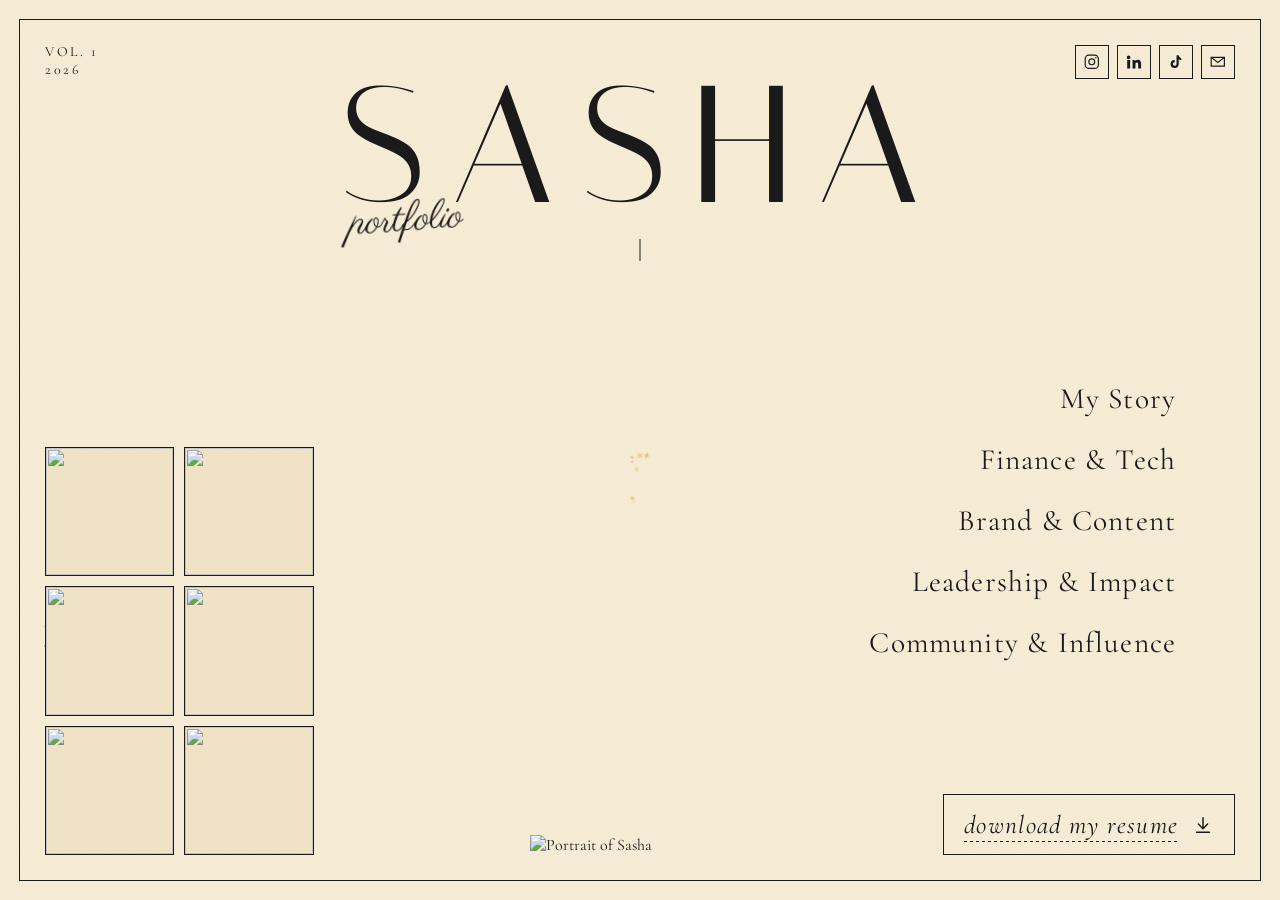
==== index.html @ d34ed521 "ENHANCEMENT added landing page and templated other pages" ====
<!DOCTYPE html>
<html lang="en">
<head>
  <meta charset="UTF-8" />
  <meta name="viewport" content="width=device-width, initial-scale=1.0" />
  <title>Sasha — Portfolio Vol. 1 / 2026</title>
  <meta name="description" content="Sasha's portfolio — Vol. 1, 2026." />
  <link rel="preconnect" href="https://fonts.googleapis.com" />
  <link rel="preconnect" href="https://fonts.gstatic.com" crossorigin />
  <link
    href="https://fonts.googleapis.com/css2?family=Italiana&family=Cormorant+Garamond:ital,wght@0,300;0,400;0,500;1,300;1,400&family=Parisienne&display=swap"
    rel="stylesheet"
  />
  <link rel="stylesheet" href="styles/base.css" />
  <link rel="stylesheet" href="styles/landing.css" />
</head>
<body class="landing">
  <main class="frame">
    <!-- Top left: volume / year -->
    <div class="masthead reveal-fade" data-delay="200">
      <span class="masthead-vol">Vol. 1</span>
      <span class="masthead-year">2026</span>
    </div>

    <!-- Top right: social icons -->
    <nav class="socials reveal-fade" data-delay="300" aria-label="Social media">
      <a href="#" class="social-tile" aria-label="Instagram" data-social="instagram">
        <svg viewBox="0 0 24 24" aria-hidden="true">
          <rect x="3" y="3" width="18" height="18" rx="5" ry="5" fill="none" stroke="currentColor" stroke-width="1.6"/>
          <circle cx="12" cy="12" r="4" fill="none" stroke="currentColor" stroke-width="1.6"/>
          <circle cx="17.5" cy="6.5" r="1.1" fill="currentColor"/>
        </svg>
      </a>
      <a href="#" class="social-tile" aria-label="LinkedIn" data-social="linkedin">
        <svg viewBox="0 0 24 24" aria-hidden="true">
          <path fill="currentColor" d="M4.98 3.5A2.5 2.5 0 1 1 4.97 8.5a2.5 2.5 0 0 1 .01-5ZM3 9.5h4V21H3V9.5Zm6.5 0h3.84v1.57h.05c.53-.95 1.83-1.95 3.77-1.95 4.04 0 4.79 2.66 4.79 6.12V21h-4v-5.13c0-1.22-.02-2.79-1.7-2.79-1.7 0-1.96 1.33-1.96 2.7V21h-4V9.5Z"/>
        </svg>
      </a>
      <a href="#" class="social-tile" aria-label="TikTok" data-social="tiktok">
        <svg viewBox="0 0 24 24" aria-hidden="true">
          <path fill="currentColor" d="M16 3c.4 1.86 1.5 3.4 3.5 4.04V10a7.5 7.5 0 0 1-3.6-1.04v6.04A5.5 5.5 0 1 1 10.5 9.5v3.05a2.5 2.5 0 1 0 2.5 2.45V3h3Z"/>
        </svg>
      </a>
      <a href="mailto:hello@example.com" class="social-tile" aria-label="Email" data-social="email">
        <svg viewBox="0 0 24 24" aria-hidden="true">
          <path d="M3 6h18v12H3z" fill="none" stroke="currentColor" stroke-width="1.6"/>
          <path d="m3 6 9 7 9-7" fill="none" stroke="currentColor" stroke-width="1.6"/>
        </svg>
      </a>
    </nav>

    <!-- Center: title -->
    <header class="title-block">
      <h1 class="title" data-reveal="title">
        <span aria-hidden="true">S</span><span aria-hidden="true">A</span><span aria-hidden="true">S</span><span aria-hidden="true">H</span><span aria-hidden="true">A</span>
        <span class="visually-hidden">Sasha</span>
      </h1>
      <p class="subtitle reveal-drop" data-delay="700">portfolio</p>
    </header>

    <!-- Bottom left: instagram feed (3×2) -->
    <aside class="insta reveal-slide-left" data-delay="500" aria-label="Instagram feed">
      <span class="insta-label">insta feed</span>
      <a class="insta-tile" href="#" aria-label="Instagram post 1">
        <img src="assets/images/insta-1.jpg" alt="" loading="lazy" />
      </a>
      <a class="insta-tile" href="#" aria-label="Instagram post 2">
        <img src="assets/images/insta-2.jpg" alt="" loading="lazy" />
      </a>
      <a class="insta-tile" href="#" aria-label="Instagram post 3">
        <img src="assets/images/insta-3.jpg" alt="" loading="lazy" />
      </a>
      <a class="insta-tile" href="#" aria-label="Instagram post 4">
        <img src="assets/images/insta-4.jpg" alt="" loading="lazy" />
      </a>
      <a class="insta-tile" href="#" aria-label="Instagram post 5">
        <img src="assets/images/insta-5.jpg" alt="" loading="lazy" />
      </a>
      <a class="insta-tile" href="#" aria-label="Instagram post 6">
        <img src="assets/images/insta-6.jpg" alt="" loading="lazy" />
      </a>
    </aside>

    <!-- Center: portrait -->
    <figure class="portrait reveal-rise" data-delay="700">
      <img src="assets/images/portrait.png" alt="Portrait of Sasha" />
    </figure>

    <!-- Right side: page links -->
    <nav class="pagelinks" aria-label="Sections">
      <a href="pages/my-story.html" class="pagelink" data-delay="600">
        <span class="pagelink-text">My Story</span>
        <span class="pagelink-arrow" aria-hidden="true"></span>
      </a>
      <a href="pages/finance-tech.html" class="pagelink" data-delay="700">
        <span class="pagelink-text">Finance &amp; Tech</span>
        <span class="pagelink-arrow" aria-hidden="true"></span>
      </a>
      <a href="pages/brand-content.html" class="pagelink" data-delay="800">
        <span class="pagelink-text">Brand &amp; Content</span>
        <span class="pagelink-arrow" aria-hidden="true"></span>
      </a>
      <a href="pages/leadership-impact.html" class="pagelink" data-delay="900">
        <span class="pagelink-text">Leadership &amp; Impact</span>
        <span class="pagelink-arrow" aria-hidden="true"></span>
      </a>
      <a href="pages/community-influence.html" class="pagelink" data-delay="1000">
        <span class="pagelink-text">Community &amp; Influence</span>
        <span class="pagelink-arrow" aria-hidden="true"></span>
      </a>
    </nav>

    <a href="assets/resume/resume.pdf" class="resume-link" download data-delay="1200">
      <span class="resume-shimmer" aria-hidden="true"></span>
      <span class="resume-text">download my resume</span>
      <svg class="resume-arrow" viewBox="0 0 24 24" aria-hidden="true">
        <path d="M12 4v12m0 0-5-5m5 5 5-5M5 20h14" fill="none" stroke="currentColor" stroke-width="1.6" stroke-linecap="round" stroke-linejoin="round"/>
      </svg>
    </a>
  </main>

  <script src="scripts/main.js" defer></script>
  <script src="scripts/cursor-effects.js" defer></script>
</body>
</html>
---- styles/base.css ----
:root {
  --cream: #f6ecd6;
  --cream-soft: #faf3e3;
  --cream-deep: #efe2c5;
  --black: #1a1a1a;
  --black-soft: #2a2724;
  --baby-pink: #f4c2c2;
  --baby-pink-soft: #f9d9d9;
  --bamboo: #c5a47e;
  --bamboo-deep: #a98660;
  --leaf: #2d4a32;
  --leaf-soft: #3a5a40;

  --font-display: "Italiana", "Playfair Display", serif;
  --font-body: "Cormorant Garamond", Georgia, serif;
  --font-script: "Parisienne", "Snell Roundhand", cursive;

  --frame-padding: clamp(20px, 3.5vw, 56px);
  --hairline: 1px solid var(--black);
}

*,
*::before,
*::after {
  box-sizing: border-box;
}

html,
body {
  margin: 0;
  padding: 0;
}

body {
  font-family: var(--font-body);
  background: var(--cream);
  color: var(--black);
  -webkit-font-smoothing: antialiased;
  -moz-osx-font-smoothing: grayscale;
  text-rendering: optimizeLegibility;
}

a {
  color: inherit;
  text-decoration: none;
}

img {
  display: block;
  max-width: 100%;
  height: auto;
}

button {
  font: inherit;
  color: inherit;
  background: none;
  border: 0;
  cursor: pointer;
}

.visually-hidden {
  position: absolute;
  width: 1px;
  height: 1px;
  padding: 0;
  margin: -1px;
  overflow: hidden;
  clip: rect(0, 0, 0, 0);
  white-space: nowrap;
  border: 0;
}

/* paper / magazine grain — extremely subtle */
body::before {
  content: "";
  position: fixed;
  inset: 0;
  pointer-events: none;
  z-index: 100;
  background-image:
    radial-gradient(rgba(26, 26, 26, 0.025) 1px, transparent 1px);
  background-size: 3px 3px;
  mix-blend-mode: multiply;
  opacity: 0.5;
}

/* shared reveal primitives — JS adds .is-in to trigger */
.reveal-drop,
.reveal-rise,
.reveal-slide-left,
.reveal-slide-right,
.reveal-fade {
  opacity: 0;
  will-change: transform, opacity;
  transition:
    opacity 1.1s cubic-bezier(0.22, 1, 0.36, 1),
    transform 1.1s cubic-bezier(0.22, 1, 0.36, 1);
}

.reveal-drop {
  transform: translateY(-110%);
}
.reveal-rise {
  transform: translateY(60%);
}
.reveal-slide-left {
  transform: translateX(-60%);
}
.reveal-slide-right {
  transform: translateX(60%);
}

.is-in.reveal-drop,
.is-in.reveal-rise,
.is-in.reveal-slide-left,
.is-in.reveal-slide-right {
  opacity: 1;
  transform: translate(0, 0);
}
.is-in.reveal-fade {
  opacity: 1;
}

@media (prefers-reduced-motion: reduce) {
  .reveal-drop,
  .reveal-rise,
  .reveal-slide-left,
  .reveal-slide-right,
  .reveal-fade {
    opacity: 1 !important;
    transform: none !important;
    transition: none !important;
  }
}
---- styles/landing.css ----
/* lock the landing to the viewport — never scrolls */
html,
body.landing {
  height: 100%;
  overflow: hidden;
}

.frame {
  position: relative;
  width: 100vw;
  height: 100vh;
  padding: var(--frame-padding);
  display: grid;
  /* col 1 = insta width, col 2 = portrait (flex), col 3 = scaled-up page links */
  grid-template-columns: auto minmax(0, 1fr) auto;
  grid-template-rows: auto 1fr auto;
  gap: clamp(16px, 2vw, 32px);
}

/* hairline frame — magazine page feel */
.frame::before {
  content: "";
  position: absolute;
  inset: clamp(12px, 1.5vw, 22px);
  border: var(--hairline);
  pointer-events: none;
}

/* ───────── masthead ───────── */
.masthead {
  grid-column: 1;
  grid-row: 1;
  align-self: start;
  display: flex;
  flex-direction: column;
  gap: 4px;
  font-family: var(--font-body);
  font-size: clamp(14px, 1.05vw, 18px);
  font-weight: 400;
  letter-spacing: 0.18em;
  text-transform: uppercase;
  z-index: 3;
}

.masthead-vol,
.masthead-year {
  font-style: normal;
  font-weight: 400;
  font-size: inherit;
  line-height: 1;
}

/* ───────── socials ───────── */
.socials {
  grid-column: 3;
  grid-row: 1;
  justify-self: end;
  align-self: start;
  display: grid;
  grid-template-columns: repeat(4, auto);
  gap: 8px;
  z-index: 3;
}

.social-tile {
  width: clamp(34px, 2.6vw, 44px);
  height: clamp(34px, 2.6vw, 44px);
  display: grid;
  place-items: center;
  border: var(--hairline);
  color: var(--black);
  background: transparent;
  transition: background-color 0.45s ease, color 0.45s ease, transform 0.45s ease;
}

.social-tile svg {
  width: 55%;
  height: 55%;
  transition: transform 0.45s ease;
}

.social-tile:hover {
  background: var(--baby-pink);
  transform: translateY(-2px);
}

.social-tile:hover svg {
  transform: scale(1.08);
}

/* ───────── title block ───────── */
.title-block {
  grid-column: 1 / -1;
  grid-row: 1;
  display: inline-flex;
  flex-direction: column;
  align-items: flex-start;
  justify-self: center;
  align-self: start;
  margin-top: clamp(8px, 1.2vh, 24px);
  position: relative;
  z-index: 2;
  pointer-events: none;
}

.title {
  font-family: var(--font-display);
  font-weight: 400;
  font-size: clamp(72px, 13vw, 220px);
  letter-spacing: 0.12em;
  line-height: 0.9;
  margin: 0;
  color: var(--black);
  display: flex;
  gap: 0.04em;
  overflow: hidden;
  padding-top: 0.1em;
}

.title span[aria-hidden] {
  display: inline-block;
  opacity: 0;
  transform: translateY(-120%);
  transition:
    opacity 0.9s cubic-bezier(0.22, 1, 0.36, 1),
    transform 0.95s cubic-bezier(0.22, 1, 0.36, 1);
}

.title span[aria-hidden]:nth-child(1) { transition-delay: 200ms; }
.title span[aria-hidden]:nth-child(2) { transition-delay: 290ms; }
.title span[aria-hidden]:nth-child(3) { transition-delay: 380ms; }
.title span[aria-hidden]:nth-child(4) { transition-delay: 470ms; }
.title span[aria-hidden]:nth-child(5) { transition-delay: 560ms; }

.title.is-in span[aria-hidden] {
  opacity: 1;
  transform: translateY(0);
}

@media (prefers-reduced-motion: reduce) {
  .title span[aria-hidden] {
    opacity: 1 !important;
    transform: none !important;
    transition: none !important;
  }
}

.subtitle {
  font-family: var(--font-script);
  font-size: clamp(28px, 3.2vw, 56px);
  margin: -0.45em 0 0 0.25em;
  color: var(--black);
  line-height: 1;
  transform-origin: left center;
}

/* preserve rotation through the reveal-drop entrance */
.subtitle.reveal-drop {
  transform: translateY(-160%) rotate(-4deg);
}
.subtitle.reveal-drop.is-in {
  transform: translateY(0) rotate(-4deg);
}

/* an arrow under the title pointing down at the portrait, magazine style */
.title-block::after {
  content: "";
  position: absolute;
  left: 50%;
  bottom: -16px;
  width: 1px;
  height: 22px;
  background: var(--black);
  transform: translateX(-50%);
}

/* ───────── insta feed (2 cols × 3 rows) ───────── */
.insta {
  grid-column: 1;
  grid-row: 2 / 4;
  align-self: end;
  display: grid;
  grid-template-columns: repeat(2, 1fr);
  grid-template-rows: repeat(3, auto);
  gap: 10px;
  width: clamp(210px, 21vw, 290px);
  position: relative;
  z-index: 3;
}

.insta-label {
  position: absolute;
  left: -34px;
  top: 50%;
  transform: translateY(-50%) rotate(-90deg);
  transform-origin: center;
  font-family: var(--font-body);
  font-style: italic;
  font-size: 13px;
  letter-spacing: 0.18em;
  white-space: nowrap;
}

.insta-label::after {
  content: " →";
  letter-spacing: 0;
}

.insta-tile {
  position: relative;
  overflow: hidden;
  border: var(--hairline);
  background: var(--cream-deep);
  aspect-ratio: 1 / 1;
}

.insta-tile img {
  width: 100%;
  height: 100%;
  object-fit: cover;
  transition: transform 0.7s ease, filter 0.7s ease;
  filter: grayscale(15%) contrast(1.02);
}

.insta-tile::after {
  content: "";
  position: absolute;
  inset: 0;
  background: var(--baby-pink);
  mix-blend-mode: multiply;
  opacity: 0;
  transition: opacity 0.45s ease;
  pointer-events: none;
}

.insta-tile:hover img {
  transform: scale(1.06);
  filter: grayscale(0) contrast(1);
}

.insta-tile:hover::after {
  opacity: 0.18;
}

/* ───────── portrait ───────── */
.portrait {
  grid-column: 2;
  grid-row: 2 / 4;
  margin: 0;
  height: 100%;
  min-height: 0;
  display: flex;
  align-items: flex-end;
  justify-content: center;
  z-index: 1;
  pointer-events: none;
}

.portrait img {
  max-height: 100%;
  max-width: 100%;
  width: auto;
  height: auto;
  object-fit: contain;
  animation: float 7s ease-in-out 1.6s infinite;
}

@keyframes float {
  0%,
  100% {
    transform: translateY(0);
  }
  50% {
    transform: translateY(-10px);
  }
}

/* ───────── page links ───────── */
.pagelinks {
  --pagelink-fs: clamp(26px, 2.3vw, 40px);
  grid-column: 3;
  grid-row: 2;
  align-self: center;
  justify-self: end;
  display: flex;
  flex-direction: column;
  gap: clamp(16px, 2vh, 28px);
  text-align: right;
  z-index: 3;
  /* lift the whole stack one font-height so the gap above the resume box grows */
  transform: translateY(calc(-1 * var(--pagelink-fs)));
}

.pagelink {
  position: relative;
  display: inline-flex;
  align-items: center;
  justify-content: flex-end;
  gap: 12px;
  font-family: var(--font-body);
  font-size: var(--pagelink-fs);
  font-weight: 400;
  letter-spacing: 0.04em;
  color: var(--black);
  padding: 4px 0;
  opacity: 0;
  transform: translateX(60%);
  transition:
    opacity 1.1s cubic-bezier(0.22, 1, 0.36, 1),
    transform 1.1s cubic-bezier(0.22, 1, 0.36, 1),
    color 0.4s ease;
}

.is-in .pagelink,
.pagelink.is-in {
  opacity: 1;
  transform: translateX(0);
}

.pagelink-text {
  position: relative;
  display: inline-block;
  transform-origin: right center;
  transition:
    transform 0.45s cubic-bezier(0.22, 1, 0.36, 1),
    letter-spacing 0.45s cubic-bezier(0.22, 1, 0.36, 1),
    font-weight 0.3s ease;
}

.pagelink-arrow {
  display: inline-block;
  width: 1.6em;
  height: 0.9em;
  background-repeat: no-repeat;
  background-position: center;
  background-size: contain;
  transform: translateX(-6px);
  opacity: 0;
  transition: transform 0.5s cubic-bezier(0.22, 1, 0.36, 1), opacity 0.4s ease, filter 0.4s ease;
}

/* alternate the two hand-drawn arrows down the list */
.pagelinks .pagelink:nth-child(odd) .pagelink-arrow {
  background-image: url("../assets/images/arrow-1.png");
}
.pagelinks .pagelink:nth-child(even) .pagelink-arrow {
  background-image: url("../assets/images/arrow-2.png");
}

.pagelink:hover {
  color: var(--leaf);
}

.pagelink:hover .pagelink-text {
  transform: scale(1.08);
  letter-spacing: 0.08em;
  font-weight: 500;
}

.pagelink:hover .pagelink-arrow {
  opacity: 1;
  transform: translateX(0);
  /* tint the dark-brown arrow toward leaf green to match the link color */
  filter: hue-rotate(15deg) saturate(0.5) brightness(0.85);
}

/* ───────── resume link — anchored bottom-right, same offset as masthead ───────── */
.resume-link {
  position: absolute;
  right: var(--frame-padding);
  bottom: var(--frame-padding);
  display: inline-flex;
  align-items: center;
  gap: 14px;
  padding: 14px 20px;
  font-family: var(--font-body);
  font-style: italic;
  font-size: clamp(24px, 2vw, 36px);
  letter-spacing: 0.05em;
  color: var(--black);
  border: var(--hairline);
  background: transparent;
  overflow: hidden;
  isolation: isolate;
  opacity: 0;
  transform: translateX(60%);
  z-index: 3;
  transition:
    opacity 1.1s cubic-bezier(0.22, 1, 0.36, 1),
    transform 1.1s cubic-bezier(0.22, 1, 0.36, 1),
    color 0.45s ease,
    border-color 0.45s ease;
}

.resume-link.is-in {
  opacity: 1;
  transform: translateX(0);
}

.resume-text {
  position: relative;
  z-index: 2;
}

.resume-text::before {
  content: "";
  position: absolute;
  left: 0;
  bottom: -2px;
  width: 100%;
  height: 1px;
  background-image: linear-gradient(
    to right,
    var(--black) 50%,
    transparent 50%
  );
  background-size: 6px 1px;
  background-repeat: repeat-x;
  opacity: 1;
  transition: opacity 0.4s ease;
}

.resume-arrow {
  width: 22px;
  height: 22px;
  position: relative;
  z-index: 2;
}

/* the pink shimmer that sweeps in on hover */
.resume-shimmer {
  position: absolute;
  inset: 0;
  background: linear-gradient(
    100deg,
    transparent 0%,
    var(--baby-pink-soft) 35%,
    var(--baby-pink) 50%,
    var(--baby-pink-soft) 65%,
    transparent 100%
  );
  transform: translateX(-110%);
  transition: transform 0.85s cubic-bezier(0.22, 1, 0.36, 1);
  z-index: 1;
}

.resume-link:hover {
  color: var(--black);
  border-color: var(--baby-pink);
}

.resume-link:hover .resume-shimmer {
  transform: translateX(0);
}

.resume-link:hover .resume-text::before {
  opacity: 0;
}

.resume-link:hover .resume-arrow {
  animation: arrowBob 1.4s ease-in-out infinite;
}

@keyframes arrowBob {
  0%, 100% { transform: translateY(-3px); }
  50%      { transform: translateY(3px); }
}

/* ───────── responsive — sketch is desktop-first; collapse gracefully ───────── */
@media (max-width: 900px) {
  html,
  body.landing {
    overflow: auto;
    height: auto;
  }
  .frame {
    height: auto;
    min-height: 100vh;
    grid-template-columns: 1fr;
    grid-template-rows: auto auto auto auto auto;
    gap: 28px;
  }
  .masthead { grid-column: 1; grid-row: 1; }
  .socials { grid-column: 1; grid-row: 1; justify-self: end; }
  .title-block { grid-column: 1; grid-row: 2; align-self: center; }
  .title { font-size: 22vw; }
  .insta { grid-column: 1; grid-row: 4; justify-self: center; align-self: center; width: 70vw; }
  .insta-label { display: none; }
  .portrait { grid-column: 1; grid-row: 3; height: 50vh; }
  .pagelinks { grid-column: 1; grid-row: 5; align-self: center; justify-self: center; align-items: center; text-align: center; }
}
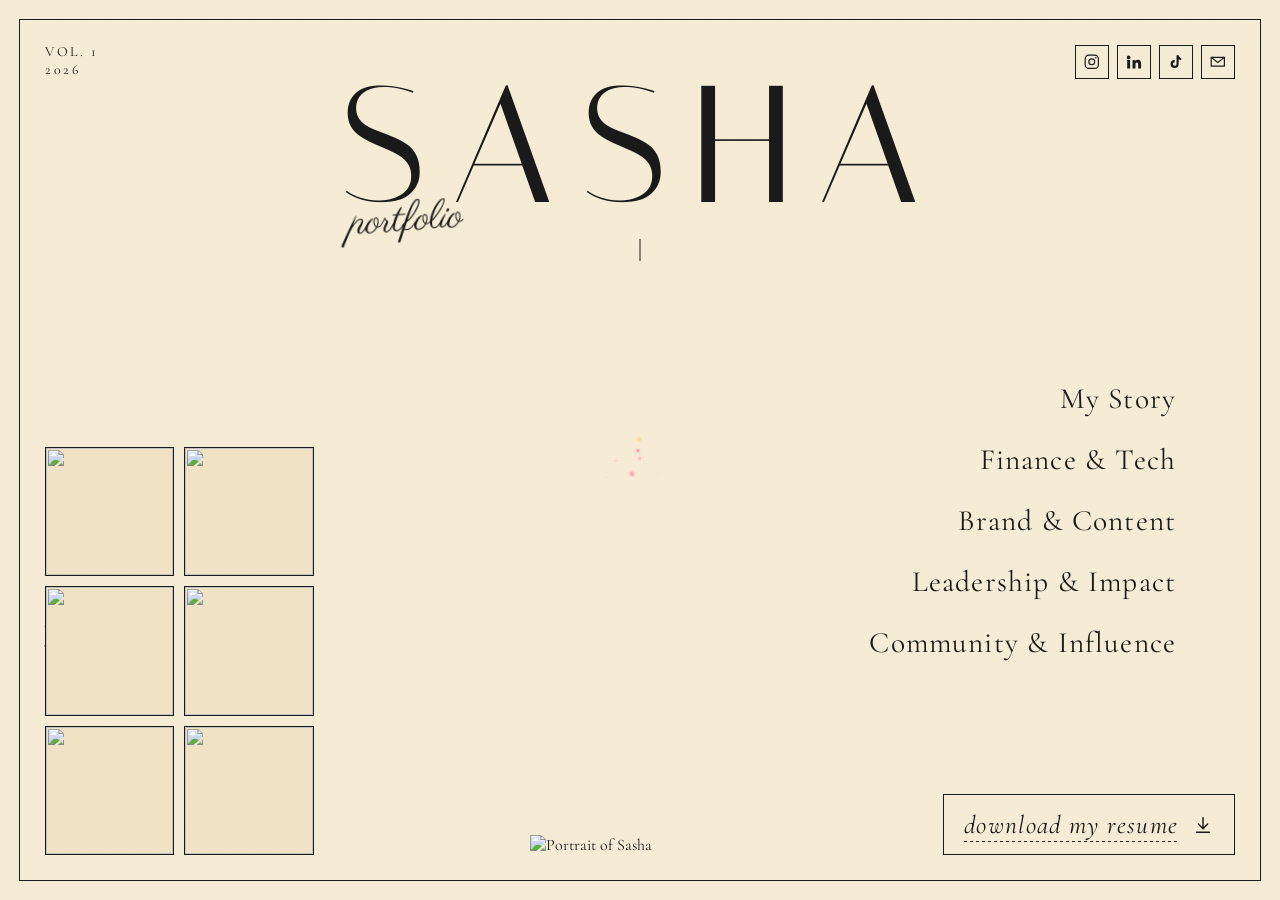
==== commit c166b891: "BUGFIX git actions and ADD favicon" ====
--- a/index.html
+++ b/index.html
@@ -5,6 +5,7 @@
   <meta name="viewport" content="width=device-width, initial-scale=1.0" />
   <title>Sasha — Portfolio Vol. 1 / 2026</title>
   <meta name="description" content="Sasha's portfolio — Vol. 1, 2026." />
+  <link rel="icon" type="image/png" href="assets/images/favicon.png" />
   <link rel="preconnect" href="https://fonts.googleapis.com" />
   <link rel="preconnect" href="https://fonts.gstatic.com" crossorigin />
   <link
--- a/styles/landing.css
+++ b/styles/landing.css
@@ -344,7 +344,7 @@
   background-image: url("../assets/images/arrow-1.png");
 }
 .pagelinks .pagelink:nth-child(even) .pagelink-arrow {
-  background-image: url("../assets/images/arrow-2.png");
+  background-image: url("../assets/images/arrow-1.png");
 }
 
 .pagelink:hover {
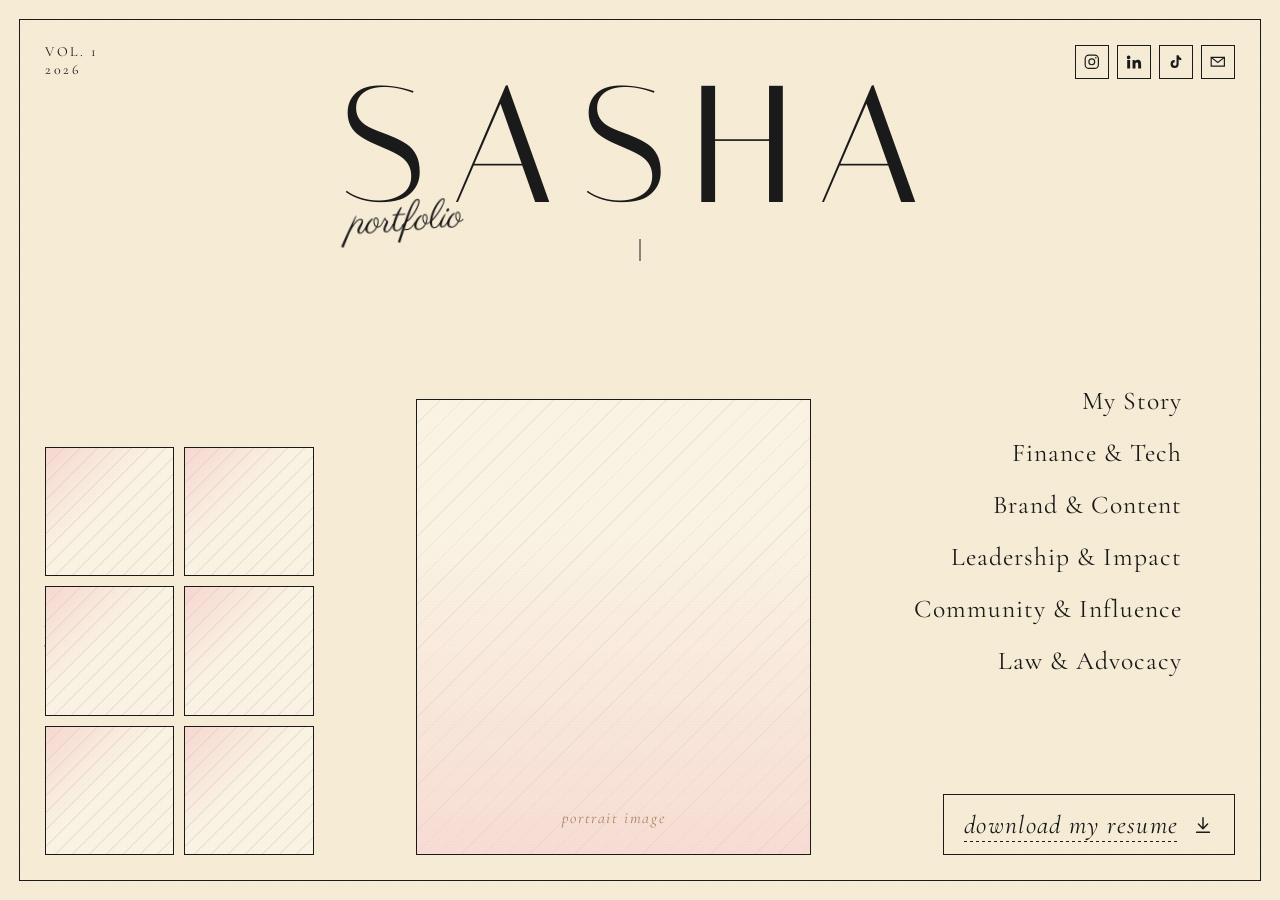
==== commit 62862bd9: "ENHANCEMENT big update" ====
--- a/index.html
+++ b/index.html
@@ -109,6 +109,10 @@
         <span class="pagelink-text">Community &amp; Influence</span>
         <span class="pagelink-arrow" aria-hidden="true"></span>
       </a>
+      <a href="pages/law-advocacy.html" class="pagelink" data-delay="1100">
+        <span class="pagelink-text">Law &amp; Advocacy</span>
+        <span class="pagelink-arrow" aria-hidden="true"></span>
+      </a>
     </nav>
 
     <a href="assets/resume/resume.pdf" class="resume-link" download data-delay="1200">
--- a/styles/landing.css
+++ b/styles/landing.css
@@ -214,12 +214,26 @@
   aspect-ratio: 1 / 1;
 }
 
+.insta-tile::before {
+  content: "";
+  position: absolute;
+  inset: 0;
+  opacity: 0;
+  background:
+    linear-gradient(135deg, rgba(244, 194, 194, 0.55), transparent 45%),
+    repeating-linear-gradient(135deg, rgba(26, 26, 26, 0.07) 0 1px, transparent 1px 12px),
+    var(--cream-soft);
+  transition: opacity 0.35s ease;
+}
+
 .insta-tile img {
   width: 100%;
   height: 100%;
   object-fit: cover;
   transition: transform 0.7s ease, filter 0.7s ease;
   filter: grayscale(15%) contrast(1.02);
+  position: relative;
+  z-index: 1;
 }
 
 .insta-tile::after {
@@ -240,6 +254,14 @@
 
 .insta-tile:hover::after {
   opacity: 0.18;
+}
+
+.insta-tile.image-missing::before {
+  opacity: 1;
+}
+
+.insta-tile.image-missing img {
+  opacity: 0;
 }
 
 /* ───────── portrait ───────── */
@@ -254,15 +276,42 @@
   justify-content: center;
   z-index: 1;
   pointer-events: none;
+  overflow: visible;
 }
 
 .portrait img {
-  max-height: 100%;
+  max-height: calc(100% + var(--frame-padding) + clamp(44px, 9vh, 130px));
   max-width: 100%;
   width: auto;
   height: auto;
   object-fit: contain;
+  margin-bottom: calc(-1 * var(--frame-padding) - clamp(18px, 4vh, 58px));
   animation: float 7s ease-in-out 1.6s infinite;
+}
+
+.portrait.image-missing {
+  align-items: flex-end;
+}
+
+.portrait.image-missing::before {
+  content: "portrait image";
+  width: min(72%, 420px);
+  height: min(78%, 620px);
+  display: grid;
+  place-items: end center;
+  padding: 0 18px 26px;
+  border: var(--hairline);
+  color: var(--bamboo-deep);
+  font-style: italic;
+  letter-spacing: 0.1em;
+  background:
+    linear-gradient(180deg, transparent 28%, rgba(244, 194, 194, 0.46)),
+    repeating-linear-gradient(135deg, rgba(26, 26, 26, 0.055) 0 1px, transparent 1px 16px),
+    var(--cream-soft);
+}
+
+.portrait.image-missing img {
+  display: none;
 }
 
 @keyframes float {
@@ -277,18 +326,18 @@
 
 /* ───────── page links ───────── */
 .pagelinks {
-  --pagelink-fs: clamp(26px, 2.3vw, 40px);
+  --pagelink-fs: clamp(22px, 2vw, 36px);
   grid-column: 3;
   grid-row: 2;
   align-self: center;
   justify-self: end;
   display: flex;
   flex-direction: column;
-  gap: clamp(16px, 2vh, 28px);
+  gap: clamp(10px, 1.45vh, 22px);
   text-align: right;
   z-index: 3;
   /* lift the whole stack one font-height so the gap above the resume box grows */
-  transform: translateY(calc(-1 * var(--pagelink-fs)));
+  transform: translateY(calc(-0.75 * var(--pagelink-fs)));
 }
 
 .pagelink {
@@ -477,7 +526,7 @@
     height: auto;
     min-height: 100vh;
     grid-template-columns: 1fr;
-    grid-template-rows: auto auto auto auto auto;
+    grid-template-rows: auto auto auto auto auto auto;
     gap: 28px;
   }
   .masthead { grid-column: 1; grid-row: 1; }
@@ -487,5 +536,26 @@
   .insta { grid-column: 1; grid-row: 4; justify-self: center; align-self: center; width: 70vw; }
   .insta-label { display: none; }
   .portrait { grid-column: 1; grid-row: 3; height: 50vh; }
-  .pagelinks { grid-column: 1; grid-row: 5; align-self: center; justify-self: center; align-items: center; text-align: center; }
-}
+  .portrait img {
+    max-height: 100%;
+    margin-bottom: 0;
+  }
+  .pagelinks {
+    grid-column: 1;
+    grid-row: 5;
+    align-self: center;
+    justify-self: center;
+    align-items: center;
+    text-align: center;
+    transform: none;
+  }
+  .resume-link {
+    position: relative;
+    right: auto;
+    bottom: auto;
+    grid-column: 1;
+    grid-row: 6;
+    justify-self: center;
+    margin-bottom: 12px;
+  }
+}
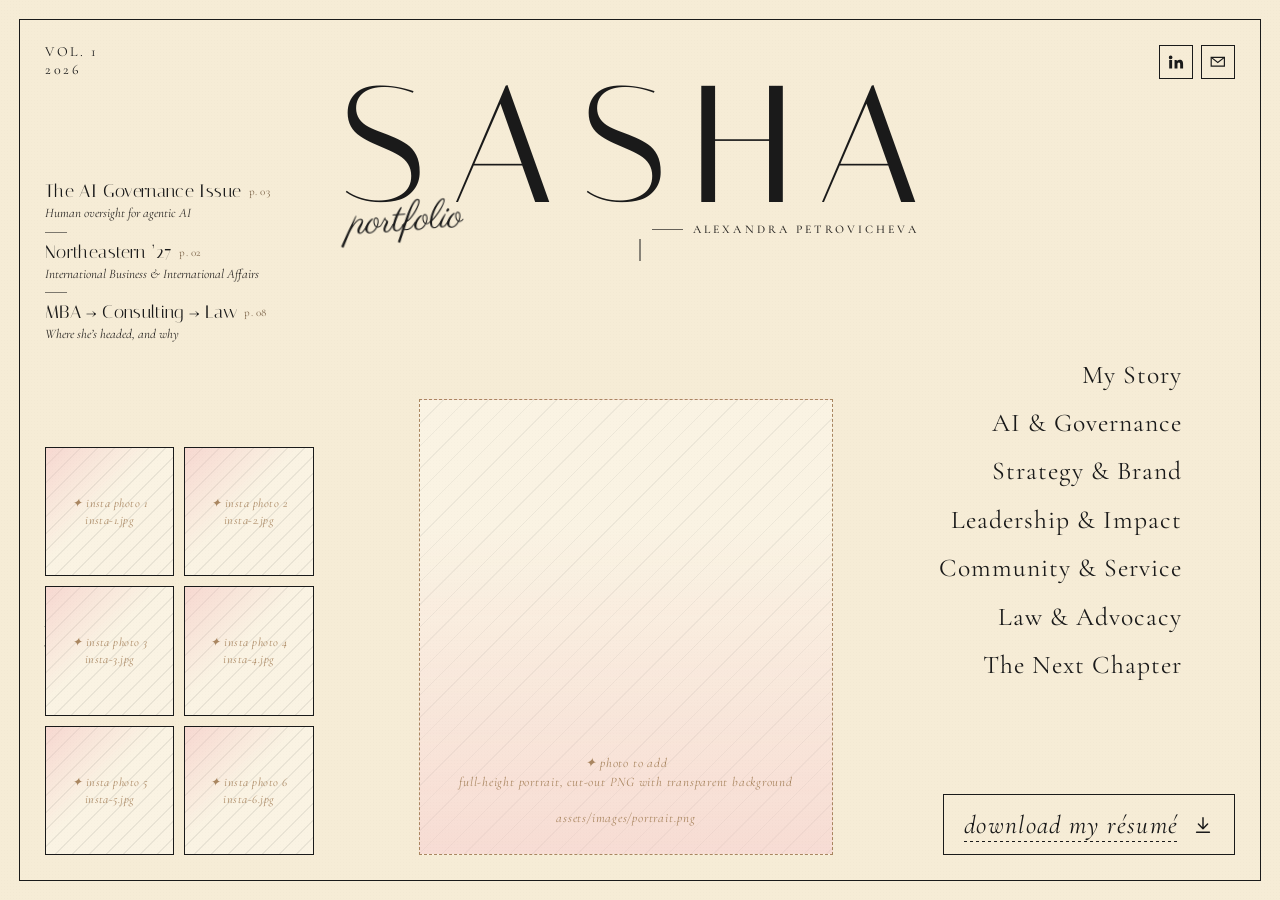
==== commit 4a700485: "WIP: chapter pages rebuild in progress (checkpoint) Checkpoint of the in-progress page rewrite so wo" ====
--- a/index.html
+++ b/index.html
@@ -3,8 +3,74 @@
 <head>
   <meta charset="UTF-8" />
   <meta name="viewport" content="width=device-width, initial-scale=1.0" />
-  <title>Sasha — Portfolio Vol. 1 / 2026</title>
-  <meta name="description" content="Sasha's portfolio — Vol. 1, 2026." />
+  <title>Alexandra &ldquo;Sasha&rdquo; Petrovicheva &mdash; Portfolio</title>
+  <meta
+    name="description"
+    content="Alexandra &ldquo;Sasha&rdquo; Petrovicheva, Northeastern University &rsquo;27 (International Business &amp; International Affairs): AI governance, cybersecurity risk and data privacy, on the way to an MBA with an AI &amp; technology focus."
+  />
+  <meta name="author" content="Alexandra Petrovicheva" />
+  <meta name="theme-color" content="#f6ecd6" />
+  <!-- TEMPLATE: once the site has its own domain, add the canonical URL here:
+       <link rel="canonical" href="https://YOUR-DOMAIN/" /> -->
+
+  <!-- Social share card (LinkedIn, iMessage, Slack, X) -->
+  <meta property="og:type" content="website" />
+  <meta property="og:site_name" content="Sasha Petrovicheva &mdash; Portfolio" />
+  <meta property="og:title" content="Alexandra &ldquo;Sasha&rdquo; Petrovicheva &mdash; Portfolio" />
+  <meta
+    property="og:description"
+    content="Northeastern &rsquo;27, International Business &amp; International Affairs. AI governance, cybersecurity risk and data privacy &mdash; next, an MBA in AI &amp; technology."
+  />
+  <!-- og:image / twitter:image: add a 1200×630 JPG at assets/images/og-cover.jpg
+       (e.g. a crop of the cover with her portrait). Social sites ignore relative
+       paths, so once the domain is known change both to an absolute URL, e.g.
+       https://YOUR-DOMAIN/assets/images/og-cover.jpg — and add
+       <meta property="og:url" content="https://YOUR-DOMAIN/" /> -->
+  <meta property="og:image" content="assets/images/og-cover.jpg" />
+  <meta property="og:image:width" content="1200" />
+  <meta property="og:image:height" content="630" />
+  <meta property="og:image:alt" content="The cover of Sasha Petrovicheva&rsquo;s portfolio" />
+  <meta name="twitter:card" content="summary_large_image" />
+  <meta name="twitter:title" content="Alexandra &ldquo;Sasha&rdquo; Petrovicheva &mdash; Portfolio" />
+  <meta
+    name="twitter:description"
+    content="Northeastern &rsquo;27. AI governance, cybersecurity risk and data privacy &mdash; next, an MBA in AI &amp; technology."
+  />
+  <meta name="twitter:image" content="assets/images/og-cover.jpg" />
+
+  <!-- Structured data for search engines. Once the domain is known, add
+       "url": "https://YOUR-DOMAIN/" and "image": "https://YOUR-DOMAIN/assets/images/portrait.png". -->
+  <script type="application/ld+json">
+    {
+      "@context": "https://schema.org",
+      "@type": "Person",
+      "name": "Alexandra Petrovicheva",
+      "alternateName": "Sasha Petrovicheva",
+      "email": "mailto:alexpetrovicheva@gmail.com",
+      "sameAs": ["https://www.linkedin.com/in/alex-petrovicheva"],
+      "description": "Northeastern University student (B.S. International Business, B.A. International Affairs, expected May 2027) working across AI governance, cybersecurity risk and data privacy.",
+      "alumniOf": {
+        "@type": "CollegeOrUniversity",
+        "name": "Northeastern University",
+        "sameAs": "https://www.northeastern.edu"
+      },
+      "address": {
+        "@type": "PostalAddress",
+        "addressLocality": "Boston",
+        "addressRegion": "MA",
+        "addressCountry": "US"
+      },
+      "knowsAbout": [
+        "AI governance",
+        "Cybersecurity risk",
+        "Data privacy",
+        "Business strategy",
+        "Technology law"
+      ],
+      "knowsLanguage": ["English", "Russian", "Romanian"]
+    }
+  </script>
+
   <link rel="icon" type="image/png" href="assets/images/favicon.png" />
   <link rel="preconnect" href="https://fonts.googleapis.com" />
   <link rel="preconnect" href="https://fonts.gstatic.com" crossorigin />
@@ -23,26 +89,30 @@
       <span class="masthead-year">2026</span>
     </div>
 
-    <!-- Top right: social icons -->
+    <!-- Top right: social icons.
+         A tile whose href is "#" stays hidden (see landing.css), so paste the
+         real profile URL into the href and it appears on its own. -->
     <nav class="socials reveal-fade" data-delay="300" aria-label="Social media">
-      <a href="#" class="social-tile" aria-label="Instagram" data-social="instagram">
+      <!-- Instagram: replace "#" with the profile URL, e.g. https://www.instagram.com/HANDLE/ -->
+      <a href="#" class="social-tile" target="_blank" rel="noopener" aria-label="Instagram (opens in a new tab)" data-social="instagram">
         <svg viewBox="0 0 24 24" aria-hidden="true">
           <rect x="3" y="3" width="18" height="18" rx="5" ry="5" fill="none" stroke="currentColor" stroke-width="1.6"/>
           <circle cx="12" cy="12" r="4" fill="none" stroke="currentColor" stroke-width="1.6"/>
           <circle cx="17.5" cy="6.5" r="1.1" fill="currentColor"/>
         </svg>
       </a>
-      <a href="#" class="social-tile" aria-label="LinkedIn" data-social="linkedin">
+      <a href="https://www.linkedin.com/in/alex-petrovicheva" class="social-tile" target="_blank" rel="noopener" aria-label="LinkedIn (opens in a new tab)" data-social="linkedin">
         <svg viewBox="0 0 24 24" aria-hidden="true">
           <path fill="currentColor" d="M4.98 3.5A2.5 2.5 0 1 1 4.97 8.5a2.5 2.5 0 0 1 .01-5ZM3 9.5h4V21H3V9.5Zm6.5 0h3.84v1.57h.05c.53-.95 1.83-1.95 3.77-1.95 4.04 0 4.79 2.66 4.79 6.12V21h-4v-5.13c0-1.22-.02-2.79-1.7-2.79-1.7 0-1.96 1.33-1.96 2.7V21h-4V9.5Z"/>
         </svg>
       </a>
-      <a href="#" class="social-tile" aria-label="TikTok" data-social="tiktok">
+      <!-- TikTok: replace "#" with the profile URL, e.g. https://www.tiktok.com/@HANDLE -->
+      <a href="#" class="social-tile" target="_blank" rel="noopener" aria-label="TikTok (opens in a new tab)" data-social="tiktok">
         <svg viewBox="0 0 24 24" aria-hidden="true">
           <path fill="currentColor" d="M16 3c.4 1.86 1.5 3.4 3.5 4.04V10a7.5 7.5 0 0 1-3.6-1.04v6.04A5.5 5.5 0 1 1 10.5 9.5v3.05a2.5 2.5 0 1 0 2.5 2.45V3h3Z"/>
         </svg>
       </a>
-      <a href="mailto:hello@example.com" class="social-tile" aria-label="Email" data-social="email">
+      <a href="mailto:alexpetrovicheva@gmail.com" class="social-tile" aria-label="Email Sasha" data-social="email">
         <svg viewBox="0 0 24 24" aria-hidden="true">
           <path d="M3 6h18v12H3z" fill="none" stroke="currentColor" stroke-width="1.6"/>
           <path d="m3 6 9 7 9-7" fill="none" stroke="currentColor" stroke-width="1.6"/>
@@ -50,74 +120,125 @@
       </a>
     </nav>
 
-    <!-- Center: title -->
+    <!-- Center: title + byline -->
     <header class="title-block">
       <h1 class="title" data-reveal="title">
         <span aria-hidden="true">S</span><span aria-hidden="true">A</span><span aria-hidden="true">S</span><span aria-hidden="true">H</span><span aria-hidden="true">A</span>
-        <span class="visually-hidden">Sasha</span>
+        <span class="visually-hidden">Alexandra &ldquo;Sasha&rdquo; Petrovicheva</span>
       </h1>
       <p class="subtitle reveal-drop" data-delay="700">portfolio</p>
+      <p class="title-byline reveal-fade" data-delay="1150" aria-hidden="true">
+        <span class="title-byline-rule"></span>Alexandra Petrovicheva
+      </p>
     </header>
 
-    <!-- Bottom left: instagram feed (3×2) -->
-    <aside class="insta reveal-slide-left" data-delay="500" aria-label="Instagram feed">
-      <span class="insta-label">insta feed</span>
-      <a class="insta-tile" href="#" aria-label="Instagram post 1">
+    <!-- Left rail: magazine cover lines — each teaser opens its chapter and,
+         on hover, lights up the matching link in the contents on the right. -->
+    <ul class="coverlines" aria-label="In this issue">
+      <li class="coverline reveal-fade" data-delay="850">
+        <a href="pages/ai-governance.html" class="coverline-link" data-chapter="ai-governance">
+          <span class="coverline-head"><span class="coverline-title">The AI Governance Issue</span>&nbsp;<span class="coverline-page" aria-hidden="true">p.&thinsp;03</span></span>
+          <span class="coverline-dek">Human oversight for agentic AI</span>
+        </a>
+      </li>
+      <li class="coverline reveal-fade" data-delay="950">
+        <a href="pages/my-story.html" class="coverline-link" data-chapter="my-story">
+          <span class="coverline-head"><span class="coverline-title">Northeastern &rsquo;27</span>&nbsp;<span class="coverline-page" aria-hidden="true">p.&thinsp;02</span></span>
+          <span class="coverline-dek">International Business &amp; International Affairs</span>
+        </a>
+      </li>
+      <li class="coverline reveal-fade" data-delay="1050">
+        <a href="pages/next-chapter.html" class="coverline-link" data-chapter="next-chapter">
+          <span class="coverline-head"><span class="coverline-title">MBA&nbsp;<span class="coverline-arrow">&rarr;</span> Consulting&nbsp;<span class="coverline-arrow">&rarr;</span> Law</span>&nbsp;<span class="coverline-page" aria-hidden="true">p.&thinsp;08</span></span>
+          <span class="coverline-dek">Where she&rsquo;s headed, and why</span>
+        </a>
+      </li>
+    </ul>
+
+    <!-- Bottom left: instagram feed (2 cols × 3 rows).
+         Photos: square (1:1) JPGs, at least 600×600 px, saved as
+         assets/images/insta-1.jpg … insta-6.jpg (tile order = left to right,
+         top to bottom). Until a photo exists the tile shows its hint.
+         To link a tile to its post, add to the <a>:
+           href="https://www.instagram.com/p/POST-ID/" target="_blank" rel="noopener"
+           aria-label="Instagram post: short description"
+         and give the <img> a short alt text. -->
+    <aside class="insta reveal-slide-left" data-delay="500" aria-label="Photo feed">
+      <span class="insta-label" aria-hidden="true">insta feed</span>
+      <a class="insta-tile" data-hint="insta photo 1" data-file="insta-1.jpg">
         <img src="assets/images/insta-1.jpg" alt="" loading="lazy" />
       </a>
-      <a class="insta-tile" href="#" aria-label="Instagram post 2">
+      <a class="insta-tile" data-hint="insta photo 2" data-file="insta-2.jpg">
         <img src="assets/images/insta-2.jpg" alt="" loading="lazy" />
       </a>
-      <a class="insta-tile" href="#" aria-label="Instagram post 3">
+      <a class="insta-tile" data-hint="insta photo 3" data-file="insta-3.jpg">
         <img src="assets/images/insta-3.jpg" alt="" loading="lazy" />
       </a>
-      <a class="insta-tile" href="#" aria-label="Instagram post 4">
+      <a class="insta-tile" data-hint="insta photo 4" data-file="insta-4.jpg">
         <img src="assets/images/insta-4.jpg" alt="" loading="lazy" />
       </a>
-      <a class="insta-tile" href="#" aria-label="Instagram post 5">
+      <a class="insta-tile" data-hint="insta photo 5" data-file="insta-5.jpg">
         <img src="assets/images/insta-5.jpg" alt="" loading="lazy" />
       </a>
-      <a class="insta-tile" href="#" aria-label="Instagram post 6">
+      <a class="insta-tile" data-hint="insta photo 6" data-file="insta-6.jpg">
         <img src="assets/images/insta-6.jpg" alt="" loading="lazy" />
       </a>
     </aside>
 
-    <!-- Center: portrait -->
-    <figure class="portrait reveal-rise" data-delay="700">
-      <img src="assets/images/portrait.png" alt="Portrait of Sasha" />
+    <!-- Center: portrait — a full-height cut-out PNG with a transparent
+         background; it floats up into the title, so no box or backdrop. -->
+    <figure
+      class="portrait reveal-rise"
+      data-delay="700"
+      data-hint="full-height portrait, cut-out PNG with transparent background"
+      data-file="assets/images/portrait.png"
+    >
+      <img src="assets/images/portrait.png" alt="Portrait of Alexandra &ldquo;Sasha&rdquo; Petrovicheva" />
     </figure>
 
-    <!-- Right side: page links -->
-    <nav class="pagelinks" aria-label="Sections">
-      <a href="pages/my-story.html" class="pagelink" data-delay="600">
+    <!-- Right side: contents — the seven chapters, in reading order.
+         Keep in sync with CHAPTERS in scripts/main.js. -->
+    <nav class="pagelinks" aria-label="Chapters">
+      <a href="pages/my-story.html" class="pagelink" data-chapter="my-story" data-delay="600">
         <span class="pagelink-text">My Story</span>
         <span class="pagelink-arrow" aria-hidden="true"></span>
       </a>
-      <a href="pages/finance-tech.html" class="pagelink" data-delay="700">
-        <span class="pagelink-text">Finance &amp; Tech</span>
-        <span class="pagelink-arrow" aria-hidden="true"></span>
-      </a>
-      <a href="pages/brand-content.html" class="pagelink" data-delay="800">
-        <span class="pagelink-text">Brand &amp; Content</span>
-        <span class="pagelink-arrow" aria-hidden="true"></span>
-      </a>
-      <a href="pages/leadership-impact.html" class="pagelink" data-delay="900">
+      <a href="pages/ai-governance.html" class="pagelink" data-chapter="ai-governance" data-delay="680">
+        <span class="pagelink-text">AI &amp; Governance</span>
+        <span class="pagelink-arrow" aria-hidden="true"></span>
+      </a>
+      <a href="pages/strategy-brand.html" class="pagelink" data-chapter="strategy-brand" data-delay="760">
+        <span class="pagelink-text">Strategy &amp; Brand</span>
+        <span class="pagelink-arrow" aria-hidden="true"></span>
+      </a>
+      <a href="pages/leadership-impact.html" class="pagelink" data-chapter="leadership-impact" data-delay="840">
         <span class="pagelink-text">Leadership &amp; Impact</span>
         <span class="pagelink-arrow" aria-hidden="true"></span>
       </a>
-      <a href="pages/community-influence.html" class="pagelink" data-delay="1000">
-        <span class="pagelink-text">Community &amp; Influence</span>
-        <span class="pagelink-arrow" aria-hidden="true"></span>
-      </a>
-      <a href="pages/law-advocacy.html" class="pagelink" data-delay="1100">
+      <a href="pages/community-service.html" class="pagelink" data-chapter="community-service" data-delay="920">
+        <span class="pagelink-text">Community &amp; Service</span>
+        <span class="pagelink-arrow" aria-hidden="true"></span>
+      </a>
+      <a href="pages/law-advocacy.html" class="pagelink" data-chapter="law-advocacy" data-delay="1000">
         <span class="pagelink-text">Law &amp; Advocacy</span>
         <span class="pagelink-arrow" aria-hidden="true"></span>
       </a>
+      <a href="pages/next-chapter.html" class="pagelink" data-chapter="next-chapter" data-delay="1080">
+        <span class="pagelink-text">The Next Chapter</span>
+        <span class="pagelink-arrow" aria-hidden="true"></span>
+      </a>
     </nav>
 
-    <a href="assets/resume/resume.pdf" class="resume-link" download data-delay="1200">
+    <!-- Résumé: save the current PDF as assets/resume/resume.pdf -->
+    <a
+      href="assets/resume/resume.pdf"
+      class="resume-link"
+      download="Alexandra-Petrovicheva-Resume.pdf"
+      type="application/pdf"
+      data-delay="1200"
+    >
       <span class="resume-shimmer" aria-hidden="true"></span>
-      <span class="resume-text">download my resume</span>
+      <span class="resume-text">download my r&eacute;sum&eacute;</span>
       <svg class="resume-arrow" viewBox="0 0 24 24" aria-hidden="true">
         <path d="M12 4v12m0 0-5-5m5 5 5-5M5 20h14" fill="none" stroke="currentColor" stroke-width="1.6" stroke-linecap="round" stroke-linejoin="round"/>
       </svg>
--- a/styles/base.css
+++ b/styles/base.css
@@ -133,3 +133,81 @@
     transition: none !important;
   }
 }
+
+/* ───────── image slots — drop-in photo templates ─────────
+   Markup:
+     <div class="img-slot" style="--ratio: 4 / 5"
+          data-hint="What the photo should show"
+          data-file="assets/images/story/example.jpg">
+       <img src="../assets/images/story/example.jpg" alt="…" />
+     </div>
+   If the file exists it fills the slot (object-fit: cover). If it is missing,
+   main.js adds .image-missing and the slot shows the hint + file path so
+   anyone can see exactly which photo belongs there. */
+.img-slot {
+  position: relative;
+  overflow: hidden;
+  aspect-ratio: var(--ratio, 4 / 3);
+  background: var(--cream-deep);
+}
+
+.img-slot > img {
+  width: 100%;
+  height: 100%;
+  object-fit: cover;
+  object-position: var(--focus, center);
+}
+
+.img-slot.image-missing {
+  display: flex;
+  flex-direction: column;
+  align-items: center;
+  justify-content: center;
+  gap: 0.7em;
+  padding: clamp(12px, 1.6vw, 22px);
+  text-align: center;
+  border: 1px dashed var(--bamboo-deep);
+  background:
+    linear-gradient(135deg, rgba(244, 194, 194, 0.3), transparent 45%),
+    repeating-linear-gradient(135deg, rgba(26, 26, 26, 0.045) 0 1px, transparent 1px 12px),
+    var(--cream-deep);
+}
+
+.img-slot.image-missing > img {
+  display: none;
+}
+
+.img-slot.image-missing::before {
+  content: "✦ photo to add\A" attr(data-hint);
+  white-space: pre-line;
+  max-width: 26em;
+  font-family: var(--font-body);
+  font-style: italic;
+  font-size: clamp(13px, 1vw, 16px);
+  line-height: 1.35;
+  color: var(--bamboo-deep);
+}
+
+.img-slot.image-missing::after {
+  content: attr(data-file);
+  max-width: 100%;
+  overflow-wrap: anywhere;
+  font-family: var(--font-body);
+  font-size: 11px;
+  letter-spacing: 0.08em;
+  color: rgba(26, 26, 26, 0.5);
+}
+
+/* compact slots (small tiles) — hint only, no file path */
+.img-slot.img-slot-compact.image-missing::after {
+  display: none;
+}
+.img-slot.img-slot-compact.image-missing::before {
+  font-size: 12px;
+}
+
+/* focus ring shared by custom interactive widgets */
+:where(a, button, [tabindex]):focus-visible {
+  outline: 2px solid var(--leaf);
+  outline-offset: 3px;
+}
--- a/styles/landing.css
+++ b/styles/landing.css
@@ -6,6 +6,13 @@
 }
 
 .frame {
+  /* shared measures: the left rail (insta grid + cover lines) and the masthead type */
+  /* short laptop windows trim the rail a touch so the cover lines keep their air */
+  --rail-w: clamp(210px, min(21vw, 34vh), 290px);
+  /* the cover lines share the rail but stop short of where SASHA begins */
+  --cover-w: min(var(--rail-w), calc(20.5vw - 12px));
+  --mast-fs: clamp(14px, 1.05vw, 18px);
+
   position: relative;
   width: 100vw;
   height: 100vh;
@@ -35,7 +42,7 @@
   flex-direction: column;
   gap: 4px;
   font-family: var(--font-body);
-  font-size: clamp(14px, 1.05vw, 18px);
+  font-size: var(--mast-fs);
   font-weight: 400;
   letter-spacing: 0.18em;
   text-transform: uppercase;
@@ -56,8 +63,7 @@
   grid-row: 1;
   justify-self: end;
   align-self: start;
-  display: grid;
-  grid-template-columns: repeat(4, auto);
+  display: flex;
   gap: 8px;
   z-index: 3;
 }
@@ -73,6 +79,13 @@
   transition: background-color 0.45s ease, color 0.45s ease, transform 0.45s ease;
 }
 
+/* a tile still pointing at "#" has no profile yet — keep it off the cover
+   until a real URL is pasted into its href */
+.social-tile[href="#"],
+.social-tile:not([href]) {
+  display: none;
+}
+
 .social-tile svg {
   width: 55%;
   height: 55%;
@@ -90,6 +103,10 @@
 
 /* ───────── title block ───────── */
 .title-block {
+  /* the vh term only bites on wide, short windows (e.g. a laptop browser) */
+  --title-fs: clamp(72px, min(13vw, 25vh), 220px);
+  --subtitle-fs: clamp(28px, 3.2vw, 56px);
+
   grid-column: 1 / -1;
   grid-row: 1;
   display: inline-flex;
@@ -106,7 +123,7 @@
 .title {
   font-family: var(--font-display);
   font-weight: 400;
-  font-size: clamp(72px, 13vw, 220px);
+  font-size: var(--title-fs);
   letter-spacing: 0.12em;
   line-height: 0.9;
   margin: 0;
@@ -147,7 +164,7 @@
 
 .subtitle {
   font-family: var(--font-script);
-  font-size: clamp(28px, 3.2vw, 56px);
+  font-size: var(--subtitle-fs);
   margin: -0.45em 0 0 0.25em;
   color: var(--black);
   line-height: 1;
@@ -160,6 +177,42 @@
 }
 .subtitle.reveal-drop.is-in {
   transform: translateY(0) rotate(-4deg);
+}
+
+/* full name — a quiet small-caps byline under the last letters of SASHA,
+   on the same line as the "portfolio" script */
+.title-byline {
+  position: absolute;
+  /* the title's trailing letter-spacing sits after the last "A" — tuck in by it */
+  right: calc(var(--title-fs) * 0.13);
+  bottom: calc(var(--subtitle-fs) * 0.22);
+  margin: 0;
+  display: inline-flex;
+  align-items: center;
+  gap: 0.9em;
+  font-family: var(--font-body);
+  font-size: clamp(11px, 0.92vw, 16px);
+  font-weight: 500;
+  letter-spacing: 0.26em;
+  line-height: 1;
+  text-transform: uppercase;
+  white-space: nowrap;
+  color: var(--black-soft);
+}
+
+.title-byline-rule {
+  display: inline-block;
+  width: 2.6em;
+  height: 1px;
+  background: currentColor;
+  opacity: 0.7;
+}
+
+/* narrower screens: the name alone, so it keeps clear of the centre arrow */
+@media (max-width: 1200px) {
+  .title-byline-rule {
+    display: none;
+  }
 }
 
 /* an arrow under the title pointing down at the portrait, magazine style */
@@ -172,6 +225,112 @@
   height: 22px;
   background: var(--black);
   transform: translateX(-50%);
+}
+
+/* ───────── cover lines — the teasers in the left rail ─────────
+   The box fills the gap between the masthead and the insta grid (both sized
+   from the same tokens), so the lines never run into either. */
+.coverlines {
+  position: absolute;
+  left: var(--frame-padding);
+  top: calc(var(--frame-padding) + 2 * var(--mast-fs) + 4px + clamp(12px, 3vh, 40px));
+  bottom: calc(var(--frame-padding) + 1.5 * var(--rail-w) + 5px + clamp(12px, 3vh, 40px));
+  width: var(--cover-w);
+  margin: 0;
+  padding: 0;
+  list-style: none;
+  display: flex;
+  flex-direction: column;
+  justify-content: center;
+  gap: clamp(10px, 2.2vh, 26px);
+  z-index: 3;
+}
+
+.coverline {
+  position: relative;
+}
+
+/* a short hairline between teasers, cover-line style */
+.coverline + .coverline::before {
+  content: "";
+  position: absolute;
+  left: 0;
+  top: calc(-0.5 * clamp(10px, 2.2vh, 26px));
+  width: 22px;
+  height: 1px;
+  background: var(--black);
+  opacity: 0.55;
+}
+
+.coverline-link {
+  display: flex;
+  flex-direction: column;
+  gap: 0.2em;
+  color: var(--black);
+}
+
+.coverline-head {
+  font-family: var(--font-display);
+  /* sized so the longest head plus its page number stays on one line */
+  font-size: clamp(14px, min(1.4vw, 2.55vh, calc(var(--cover-w) / 13.8)), 22px);
+  line-height: 1.15;
+  letter-spacing: 0.02em;
+  text-wrap: balance;
+}
+
+/* the head's own words get an underline that draws in on hover */
+.coverline-title {
+  background-image: linear-gradient(var(--leaf), var(--leaf));
+  background-repeat: no-repeat;
+  background-position: 0 100%;
+  background-size: 0 1px;
+  -webkit-box-decoration-break: clone;
+  box-decoration-break: clone;
+  transition: color 0.4s ease, background-size 0.5s cubic-bezier(0.22, 1, 0.36, 1);
+}
+
+/* the arrow glyph isn't in Italiana — borrow the body face */
+.coverline-arrow {
+  font-family: var(--font-body);
+  font-size: 0.9em;
+}
+
+.coverline-dek {
+  font-family: var(--font-body);
+  font-style: italic;
+  font-size: clamp(12.5px, min(1.02vw, 1.95vh), 17px);
+  line-height: 1.3;
+  text-wrap: balance;
+  color: var(--black-soft);
+}
+
+.coverline-page {
+  display: inline-block;
+  margin-left: 0.2em;
+  font-family: var(--font-body);
+  font-size: 0.62em;
+  letter-spacing: 0.04em;
+  line-height: 1;
+  vertical-align: 0.2em;
+  white-space: nowrap;
+  color: var(--bamboo-deep);
+  /* a shade deeper than bamboo so the tiny numbers stay readable */
+  color: color-mix(in srgb, var(--bamboo-deep) 70%, var(--black));
+  transition: background-color 0.4s ease, box-shadow 0.4s ease, color 0.4s ease;
+}
+
+.coverline-link:hover .coverline-title,
+.coverline-link:focus-visible .coverline-title {
+  color: var(--leaf);
+  background-size: 100% 1px;
+}
+
+.coverline-link:hover .coverline-page,
+.coverline-link:focus-visible .coverline-page {
+  /* a pink tab behind the page number, drawn with a shadow so nothing shifts */
+  background: var(--baby-pink);
+  box-shadow: 0 0 0 0.3em var(--baby-pink);
+  color: var(--black);
 }
 
 /* ───────── insta feed (2 cols × 3 rows) ───────── */
@@ -183,7 +342,7 @@
   grid-template-columns: repeat(2, 1fr);
   grid-template-rows: repeat(3, auto);
   gap: 10px;
-  width: clamp(210px, 21vw, 290px);
+  width: var(--rail-w);
   position: relative;
   z-index: 3;
 }
@@ -256,8 +415,21 @@
   opacity: 0.18;
 }
 
+/* missing photo — the striped tile names which picture belongs there */
 .insta-tile.image-missing::before {
   opacity: 1;
+  content: "✦ " attr(data-hint) "\A" attr(data-file);
+  white-space: pre-line;
+  display: grid;
+  place-items: center;
+  padding: 8px;
+  text-align: center;
+  font-family: var(--font-body);
+  font-style: italic;
+  font-size: 12px;
+  line-height: 1.4;
+  letter-spacing: 0.04em;
+  color: var(--bamboo-deep);
 }
 
 .insta-tile.image-missing img {
@@ -293,17 +465,23 @@
   align-items: flex-end;
 }
 
+/* missing portrait — says exactly which file to send */
 .portrait.image-missing::before {
-  content: "portrait image";
+  content: "✦ photo to add\A" attr(data-hint) "\A\A" attr(data-file);
+  white-space: pre-line;
   width: min(72%, 420px);
   height: min(78%, 620px);
   display: grid;
   place-items: end center;
-  padding: 0 18px 26px;
-  border: var(--hairline);
+  padding: 0 clamp(16px, 2vw, 34px) clamp(18px, 3vh, 30px);
+  border: 1px dashed var(--bamboo-deep);
+  text-align: center;
+  font-family: var(--font-body);
+  font-size: clamp(13px, 1vw, 16px);
+  line-height: 1.4;
   color: var(--bamboo-deep);
   font-style: italic;
-  letter-spacing: 0.1em;
+  letter-spacing: 0.06em;
   background:
     linear-gradient(180deg, transparent 28%, rgba(244, 194, 194, 0.46)),
     repeating-linear-gradient(135deg, rgba(26, 26, 26, 0.055) 0 1px, transparent 1px 16px),
@@ -326,18 +504,18 @@
 
 /* ───────── page links ───────── */
 .pagelinks {
-  --pagelink-fs: clamp(22px, 2vw, 36px);
+  /* seven chapters — the type also scales with height so the list clears
+     the résumé button on short laptop screens */
+  --pagelink-fs: clamp(20px, min(2vw, 3.35vh), 36px);
   grid-column: 3;
   grid-row: 2;
   align-self: center;
   justify-self: end;
   display: flex;
   flex-direction: column;
-  gap: clamp(10px, 1.45vh, 22px);
+  gap: clamp(4px, 1.05vh, 18px);
   text-align: right;
   z-index: 3;
-  /* lift the whole stack one font-height so the gap above the resume box grows */
-  transform: translateY(calc(-0.75 * var(--pagelink-fs)));
 }
 
 .pagelink {
@@ -396,28 +574,42 @@
   background-image: url("../assets/images/arrow-1.png");
 }
 
-.pagelink:hover {
+/* hovering (or tabbing onto) a cover line lights up its chapter here too */
+.pagelink:hover,
+.frame:has(.coverline-link[data-chapter="ai-governance"]:is(:hover, :focus-visible)) .pagelink[data-chapter="ai-governance"],
+.frame:has(.coverline-link[data-chapter="my-story"]:is(:hover, :focus-visible)) .pagelink[data-chapter="my-story"],
+.frame:has(.coverline-link[data-chapter="next-chapter"]:is(:hover, :focus-visible)) .pagelink[data-chapter="next-chapter"] {
   color: var(--leaf);
 }
 
-.pagelink:hover .pagelink-text {
+.pagelink:hover .pagelink-text,
+.frame:has(.coverline-link[data-chapter="ai-governance"]:is(:hover, :focus-visible)) .pagelink[data-chapter="ai-governance"] .pagelink-text,
+.frame:has(.coverline-link[data-chapter="my-story"]:is(:hover, :focus-visible)) .pagelink[data-chapter="my-story"] .pagelink-text,
+.frame:has(.coverline-link[data-chapter="next-chapter"]:is(:hover, :focus-visible)) .pagelink[data-chapter="next-chapter"] .pagelink-text {
   transform: scale(1.08);
   letter-spacing: 0.08em;
   font-weight: 500;
 }
 
-.pagelink:hover .pagelink-arrow {
+.pagelink:hover .pagelink-arrow,
+.frame:has(.coverline-link[data-chapter="ai-governance"]:is(:hover, :focus-visible)) .pagelink[data-chapter="ai-governance"] .pagelink-arrow,
+.frame:has(.coverline-link[data-chapter="my-story"]:is(:hover, :focus-visible)) .pagelink[data-chapter="my-story"] .pagelink-arrow,
+.frame:has(.coverline-link[data-chapter="next-chapter"]:is(:hover, :focus-visible)) .pagelink[data-chapter="next-chapter"] .pagelink-arrow {
   opacity: 1;
   transform: translateX(0);
   /* tint the dark-brown arrow toward leaf green to match the link color */
   filter: hue-rotate(15deg) saturate(0.5) brightness(0.85);
 }
 
-/* ───────── resume link — anchored bottom-right, same offset as masthead ───────── */
+/* ───────── resume link — anchored bottom-right, same offset as masthead ─────────
+   It sits in the grid's last row (not absolutely), so the chapter list in the
+   row above can never slide underneath it on a short screen. */
 .resume-link {
-  position: absolute;
-  right: var(--frame-padding);
-  bottom: var(--frame-padding);
+  grid-column: 3;
+  grid-row: 3;
+  justify-self: end;
+  align-self: end;
+  position: relative;
   display: inline-flex;
   align-items: center;
   gap: 14px;
@@ -493,16 +685,19 @@
   z-index: 1;
 }
 
-.resume-link:hover {
+.resume-link:hover,
+.resume-link:focus-visible {
   color: var(--black);
   border-color: var(--baby-pink);
 }
 
-.resume-link:hover .resume-shimmer {
+.resume-link:hover .resume-shimmer,
+.resume-link:focus-visible .resume-shimmer {
   transform: translateX(0);
 }
 
-.resume-link:hover .resume-text::before {
+.resume-link:hover .resume-text::before,
+.resume-link:focus-visible .resume-text::before {
   opacity: 0;
 }
 
@@ -513,6 +708,45 @@
 @keyframes arrowBob {
   0%, 100% { transform: translateY(-3px); }
   50%      { transform: translateY(3px); }
+}
+
+/* ───────── reduced motion — no floating, sliding or bobbing ───────── */
+@media (prefers-reduced-motion: reduce) {
+  .portrait img,
+  .resume-link:hover .resume-arrow {
+    animation: none;
+  }
+  .pagelink,
+  .resume-link {
+    transition: color 0.4s ease, border-color 0.4s ease;
+  }
+  .pagelink-text,
+  .pagelink-arrow,
+  .coverline-title,
+  .resume-shimmer {
+    transition: none;
+  }
+}
+
+/* ───────── short laptop windows (browser chrome eats the height) ─────────
+   the chapter list tightens so seven links still clear the résumé button */
+@media (min-width: 901px) and (max-height: 760px) {
+  .pagelinks {
+    --pagelink-fs: clamp(18px, min(2vw, 3.1vh), 36px);
+    gap: clamp(2px, 0.8vh, 18px);
+  }
+}
+
+/* ───────── very short desktop windows — let the cover scroll rather than clip ───────── */
+@media (min-width: 901px) and (max-height: 600px) {
+  html,
+  body.landing {
+    height: auto;
+    overflow: auto;
+  }
+  .frame {
+    height: 600px;
+  }
 }
 
 /* ───────── responsive — sketch is desktop-first; collapse gracefully ───────── */
@@ -526,36 +760,86 @@
     height: auto;
     min-height: 100vh;
     grid-template-columns: 1fr;
-    grid-template-rows: auto auto auto auto auto auto;
+    grid-template-rows: auto auto auto auto auto auto auto;
     gap: 28px;
   }
   .masthead { grid-column: 1; grid-row: 1; }
   .socials { grid-column: 1; grid-row: 1; justify-self: end; }
-  .title-block { grid-column: 1; grid-row: 2; align-self: center; }
-  .title { font-size: 22vw; }
-  .insta { grid-column: 1; grid-row: 4; justify-self: center; align-self: center; width: 70vw; }
-  .insta-label { display: none; }
-  .portrait { grid-column: 1; grid-row: 3; height: 50vh; }
+  .title-block {
+    --title-fs: 22vw;
+    --subtitle-fs: clamp(28px, 8vw, 48px);
+    grid-column: 1;
+    grid-row: 2;
+    align-self: center;
+  }
+  .title-block::after { bottom: -26px; }
+  /* the byline drops under the title, centred, and the arrow follows it */
+  .title-byline {
+    position: static;
+    align-self: center;
+    margin-top: 16px;
+    font-size: 11.5px;
+    letter-spacing: 0.24em;
+  }
+  .title-byline-rule { display: none; }
+
+  /* cover lines become a small "in this issue" box under the title */
+  .coverlines {
+    position: static;
+    grid-column: 1;
+    grid-row: 3;
+    justify-self: center;
+    width: min(100%, 400px);
+    margin-top: 18px;
+    padding: 16px 4px;
+    border-top: var(--hairline);
+    border-bottom: var(--hairline);
+    gap: 16px;
+    text-align: center;
+  }
+  .coverline + .coverline::before {
+    left: 50%;
+    top: -8px;
+    transform: translateX(-50%);
+  }
+  .coverline-link { align-items: center; }
+  .coverline-head { font-size: 21px; }
+  .coverline-dek { font-size: 15px; }
+
+  .portrait { grid-column: 1; grid-row: 4; height: 50vh; }
   .portrait img {
     max-height: 100%;
     margin-bottom: 0;
   }
+  .portrait.image-missing::before {
+    width: min(80%, 320px);
+    height: 100%;
+    font-size: 14px;
+  }
   .pagelinks {
+    --pagelink-fs: 22px;
     grid-column: 1;
     grid-row: 5;
     align-self: center;
     justify-self: center;
     align-items: center;
+    gap: 6px;
     text-align: center;
-    transform: none;
-  }
+  }
+  /* no room for the sliding arrow on a phone — keep the titles centred */
+  .pagelink-arrow { display: none; }
   .resume-link {
-    position: relative;
-    right: auto;
-    bottom: auto;
     grid-column: 1;
     grid-row: 6;
     justify-self: center;
+  }
+  .insta {
+    grid-column: 1;
+    grid-row: 7;
+    justify-self: center;
+    align-self: center;
+    width: min(70vw, 340px);
     margin-bottom: 12px;
   }
-}
+  .insta-label { display: none; }
+}
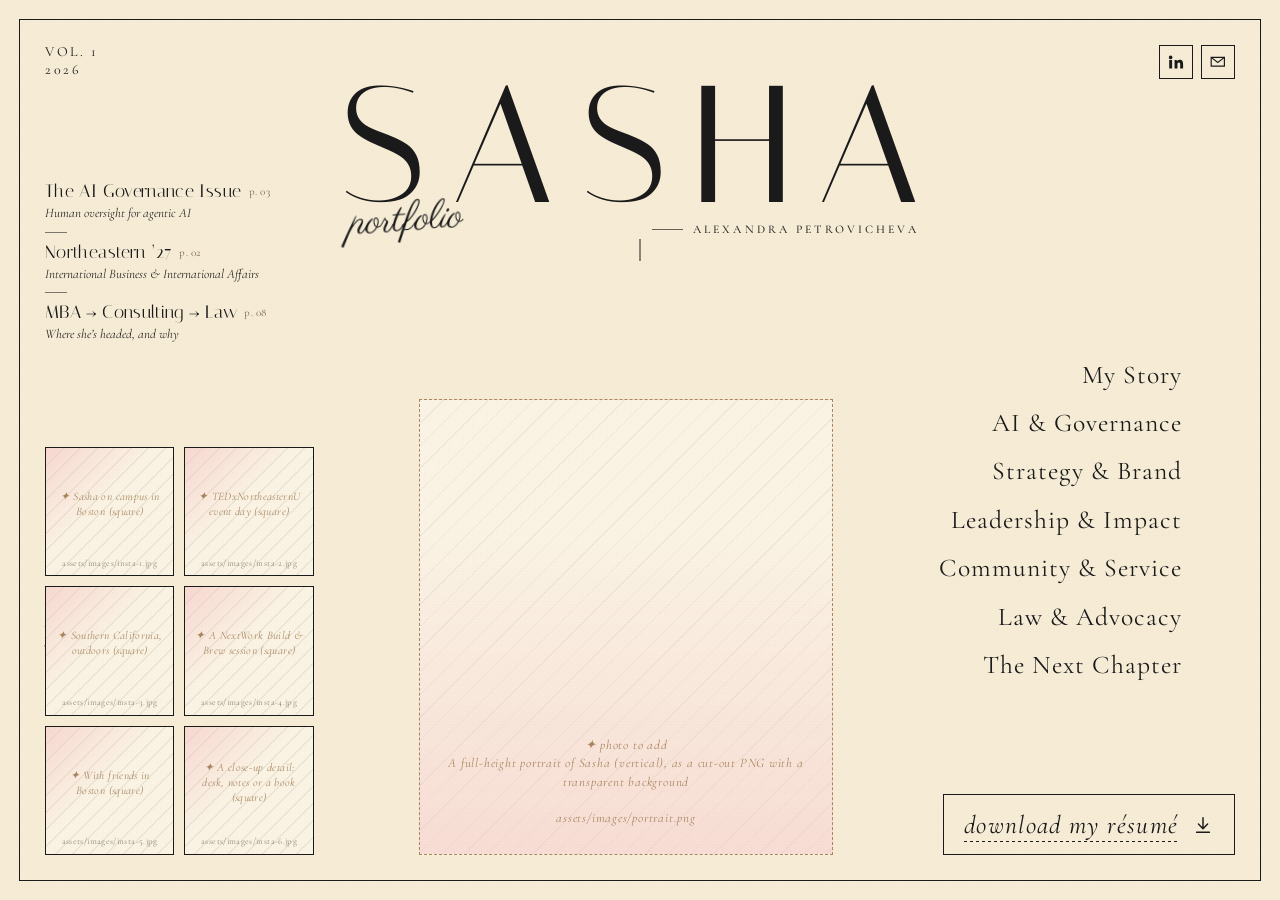
==== commit cc6854c4: "Finish the site: The Next Chapter, full review pass, shared polish - New Chapter Seven, The Next Cha" ====
--- a/index.html
+++ b/index.html
@@ -62,10 +62,12 @@
       },
       "knowsAbout": [
         "AI governance",
-        "Cybersecurity risk",
+        "Information security",
+        "Cyber risk",
+        "Data governance",
         "Data privacy",
         "Business strategy",
-        "Technology law"
+        "Business analytics"
       ],
       "knowsLanguage": ["English", "Russian", "Romanian"]
     }
@@ -158,29 +160,30 @@
     <!-- Bottom left: instagram feed (2 cols × 3 rows).
          Photos: square (1:1) JPGs, at least 600×600 px, saved as
          assets/images/insta-1.jpg … insta-6.jpg (tile order = left to right,
-         top to bottom). Until a photo exists the tile shows its hint.
+         top to bottom). Until a photo exists the tile shows its hint and path;
+         each hint suggests a subject — any recent posts can take their place.
          To link a tile to its post, add to the <a>:
            href="https://www.instagram.com/p/POST-ID/" target="_blank" rel="noopener"
            aria-label="Instagram post: short description"
          and give the <img> a short alt text. -->
     <aside class="insta reveal-slide-left" data-delay="500" aria-label="Photo feed">
       <span class="insta-label" aria-hidden="true">insta feed</span>
-      <a class="insta-tile" data-hint="insta photo 1" data-file="insta-1.jpg">
+      <a class="insta-tile" data-hint="Sasha on campus in Boston (square)" data-file="assets/images/insta-1.jpg">
         <img src="assets/images/insta-1.jpg" alt="" loading="lazy" />
       </a>
-      <a class="insta-tile" data-hint="insta photo 2" data-file="insta-2.jpg">
+      <a class="insta-tile" data-hint="TEDxNortheasternU event day (square)" data-file="assets/images/insta-2.jpg">
         <img src="assets/images/insta-2.jpg" alt="" loading="lazy" />
       </a>
-      <a class="insta-tile" data-hint="insta photo 3" data-file="insta-3.jpg">
+      <a class="insta-tile" data-hint="Southern California, outdoors (square)" data-file="assets/images/insta-3.jpg">
         <img src="assets/images/insta-3.jpg" alt="" loading="lazy" />
       </a>
-      <a class="insta-tile" data-hint="insta photo 4" data-file="insta-4.jpg">
+      <a class="insta-tile" data-hint="A NextWork Build &amp; Brew session (square)" data-file="assets/images/insta-4.jpg">
         <img src="assets/images/insta-4.jpg" alt="" loading="lazy" />
       </a>
-      <a class="insta-tile" data-hint="insta photo 5" data-file="insta-5.jpg">
+      <a class="insta-tile" data-hint="With friends in Boston (square)" data-file="assets/images/insta-5.jpg">
         <img src="assets/images/insta-5.jpg" alt="" loading="lazy" />
       </a>
-      <a class="insta-tile" data-hint="insta photo 6" data-file="insta-6.jpg">
+      <a class="insta-tile" data-hint="A close-up detail: desk, notes or a book (square)" data-file="assets/images/insta-6.jpg">
         <img src="assets/images/insta-6.jpg" alt="" loading="lazy" />
       </a>
     </aside>
@@ -190,7 +193,7 @@
     <figure
       class="portrait reveal-rise"
       data-delay="700"
-      data-hint="full-height portrait, cut-out PNG with transparent background"
+      data-hint="A full-height portrait of Sasha (vertical), as a cut-out PNG with a transparent background"
       data-file="assets/images/portrait.png"
     >
       <img src="assets/images/portrait.png" alt="Portrait of Alexandra &ldquo;Sasha&rdquo; Petrovicheva" />
--- a/styles/base.css
+++ b/styles/base.css
@@ -1,3 +1,20 @@
+/* Italiana draws "+", "-", "–" and "—" as hairlines that vanish on screen.
+   This face borrows just those glyphs from Cormorant Garamond (the same file the
+   Google Fonts stylesheet already loads, so it comes from cache), with local
+   serif fallbacks; every other character still renders in Italiana. */
+@font-face {
+  font-family: "Italiana Punctuation";
+  font-style: normal;
+  font-weight: 400;
+  font-display: swap;
+  src:
+    url("https://fonts.gstatic.com/s/cormorantgaramond/v21/co3bmX5slCNuHLi8bLeY9MK7whWMhyjYqXtK.woff2") format("woff2"),
+    local("Cormorant Garamond"),
+    local("Georgia"),
+    local("Times New Roman");
+  unicode-range: U+002B, U+002D, U+2010-2015, U+2212;
+}
+
 :root {
   --cream: #f6ecd6;
   --cream-soft: #faf3e3;
@@ -10,8 +27,11 @@
   --bamboo-deep: #a98660;
   --leaf: #2d4a32;
   --leaf-soft: #3a5a40;
-
-  --font-display: "Italiana", "Playfair Display", serif;
+  --bamboo-ink: #7d5f40;    /* small bamboo text on cream: ≥ 4.5:1 */
+  --bamboo-script: #9c795a; /* large script lines on cream: ≥ 3:1 */
+
+  /* "Italiana Punctuation" (below) supplies only + - – — ; everything else is Italiana */
+  --font-display: "Italiana Punctuation", "Italiana", "Playfair Display", serif;
   --font-body: "Cormorant Garamond", Georgia, serif;
   --font-script: "Parisienne", "Snell Roundhand", cursive;
 
@@ -120,6 +140,21 @@
 }
 .is-in.reveal-fade {
   opacity: 1;
+}
+
+/* Without JavaScript nothing would ever add .is-in, so show everything as-is. */
+@media (scripting: none) {
+  .reveal-drop,
+  .reveal-rise,
+  .reveal-slide-left,
+  .reveal-slide-right,
+  .reveal-fade,
+  .title span[aria-hidden],
+  .pagelink,
+  .resume-link {
+    opacity: 1 !important;
+    transform: none !important;
+  }
 }
 
 @media (prefers-reduced-motion: reduce) {
@@ -185,7 +220,7 @@
   font-style: italic;
   font-size: clamp(13px, 1vw, 16px);
   line-height: 1.35;
-  color: var(--bamboo-deep);
+  color: var(--bamboo-ink);
 }
 
 .img-slot.image-missing::after {
@@ -195,7 +230,7 @@
   font-family: var(--font-body);
   font-size: 11px;
   letter-spacing: 0.08em;
-  color: rgba(26, 26, 26, 0.5);
+  color: rgba(26, 26, 26, 0.66);
 }
 
 /* compact slots (small tiles) — hint only, no file path */
--- a/styles/landing.css
+++ b/styles/landing.css
@@ -415,21 +415,37 @@
   opacity: 0.18;
 }
 
-/* missing photo — the striped tile names which picture belongs there */
+/* missing photo — the striped tile names which picture belongs there
+   (the hint in the middle, the file path small along the bottom) */
 .insta-tile.image-missing::before {
   opacity: 1;
-  content: "✦ " attr(data-hint) "\A" attr(data-file);
-  white-space: pre-line;
+  content: "✦ " attr(data-hint);
   display: grid;
   place-items: center;
-  padding: 8px;
+  padding: 8px 8px 24px;
   text-align: center;
   font-family: var(--font-body);
   font-style: italic;
-  font-size: 12px;
-  line-height: 1.4;
+  font-size: 11.5px;
+  line-height: 1.3;
+  letter-spacing: 0.03em;
+  color: var(--bamboo-deep);
+}
+
+.insta-tile.image-missing::after,
+.insta-tile.image-missing:hover::after {
+  content: attr(data-file);
+  inset: auto 6px 6px;
+  opacity: 1;
+  background: none;
+  mix-blend-mode: normal;
+  font-family: var(--font-body);
+  font-size: 9px;
+  line-height: 1.2;
   letter-spacing: 0.04em;
-  color: var(--bamboo-deep);
+  text-align: center;
+  overflow-wrap: anywhere;
+  color: rgba(26, 26, 26, 0.5);
 }
 
 .insta-tile.image-missing img {
@@ -726,6 +742,23 @@
   .resume-shimmer {
     transition: none;
   }
+  /* base.css resets reveal transforms here; keep the script's tilt */
+  .subtitle.reveal-drop,
+  .subtitle.reveal-drop.is-in {
+    transform: rotate(-4deg) !important;
+  }
+}
+
+/* ───────── narrow desktop windows (901–1023px, e.g. half a 1920 screen) ─────────
+   the cover lines lose their page numbers so each head stays on one line,
+   and the pointer under the title drops a little to clear the byline */
+@media (min-width: 901px) and (max-width: 1023px) {
+  .coverline-page {
+    display: none;
+  }
+  .title-block::after {
+    bottom: -26px;
+  }
 }
 
 /* ───────── short laptop windows (browser chrome eats the height) ─────────
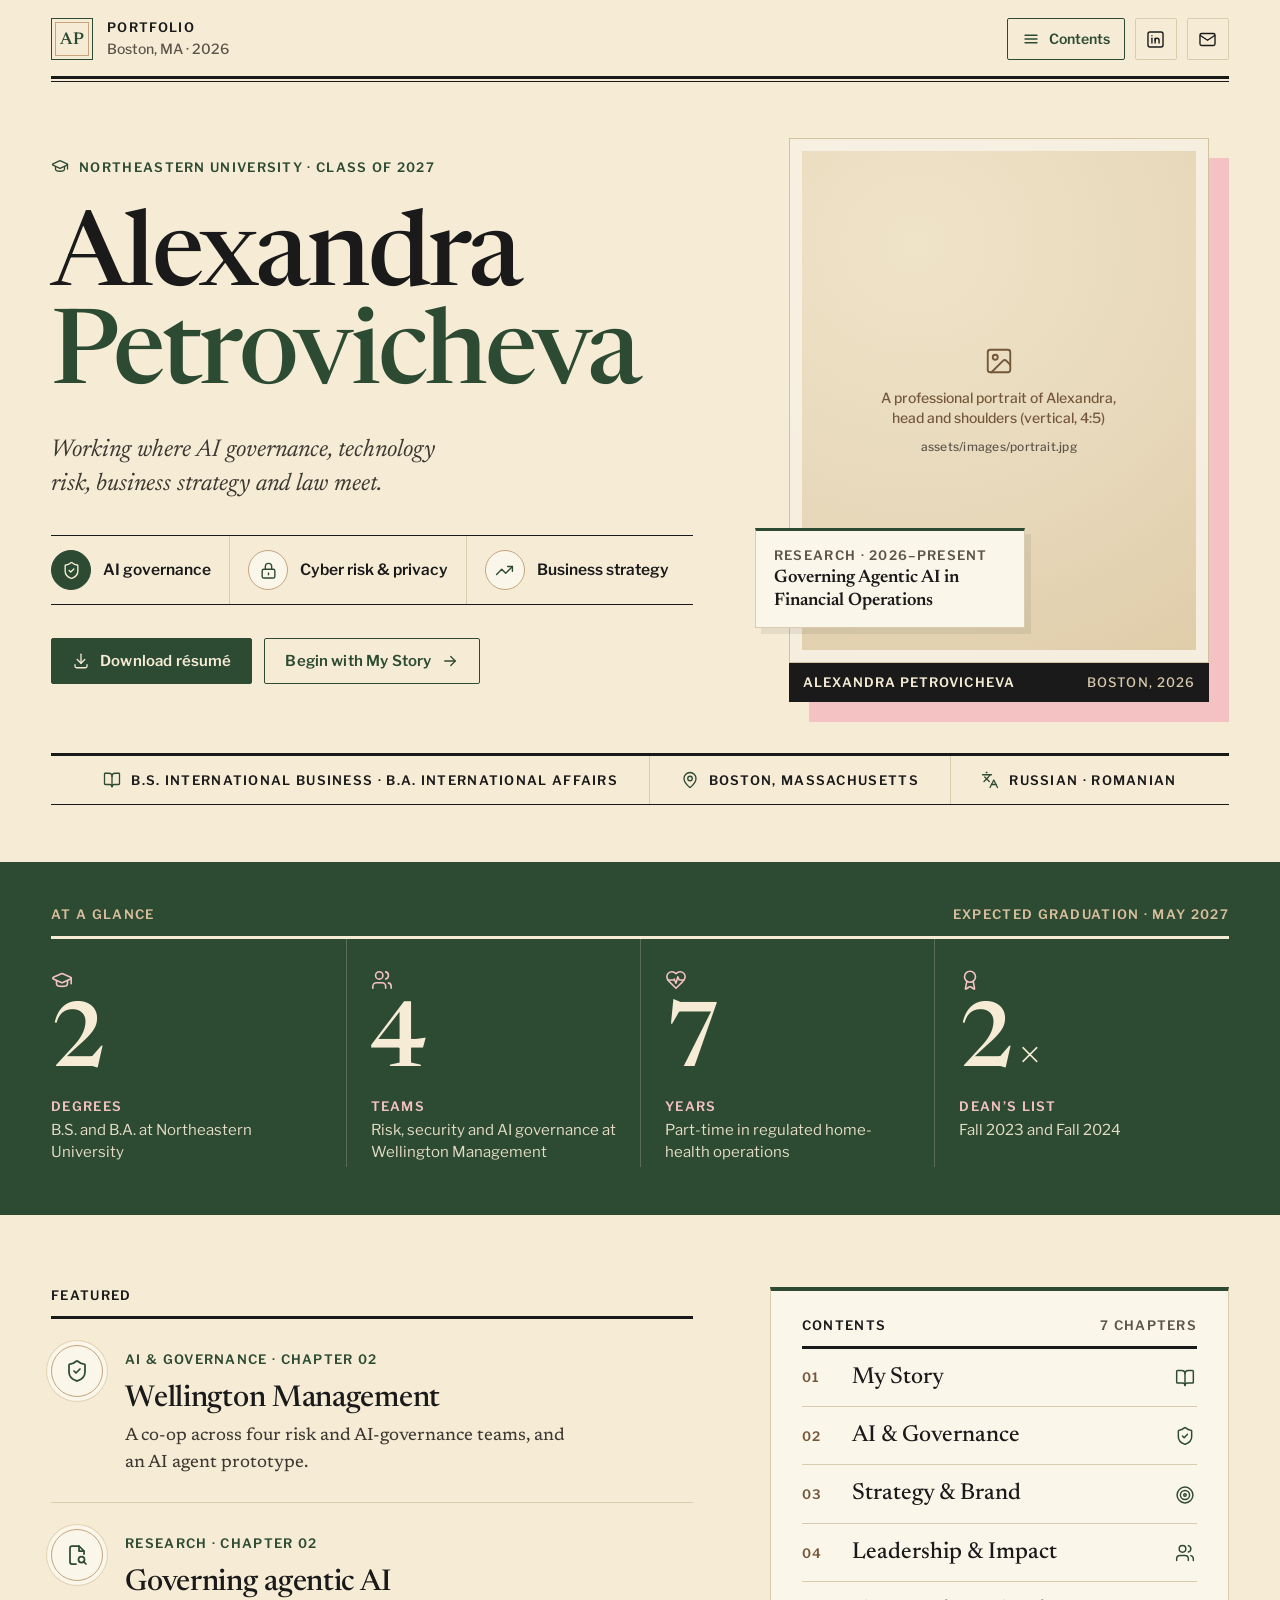
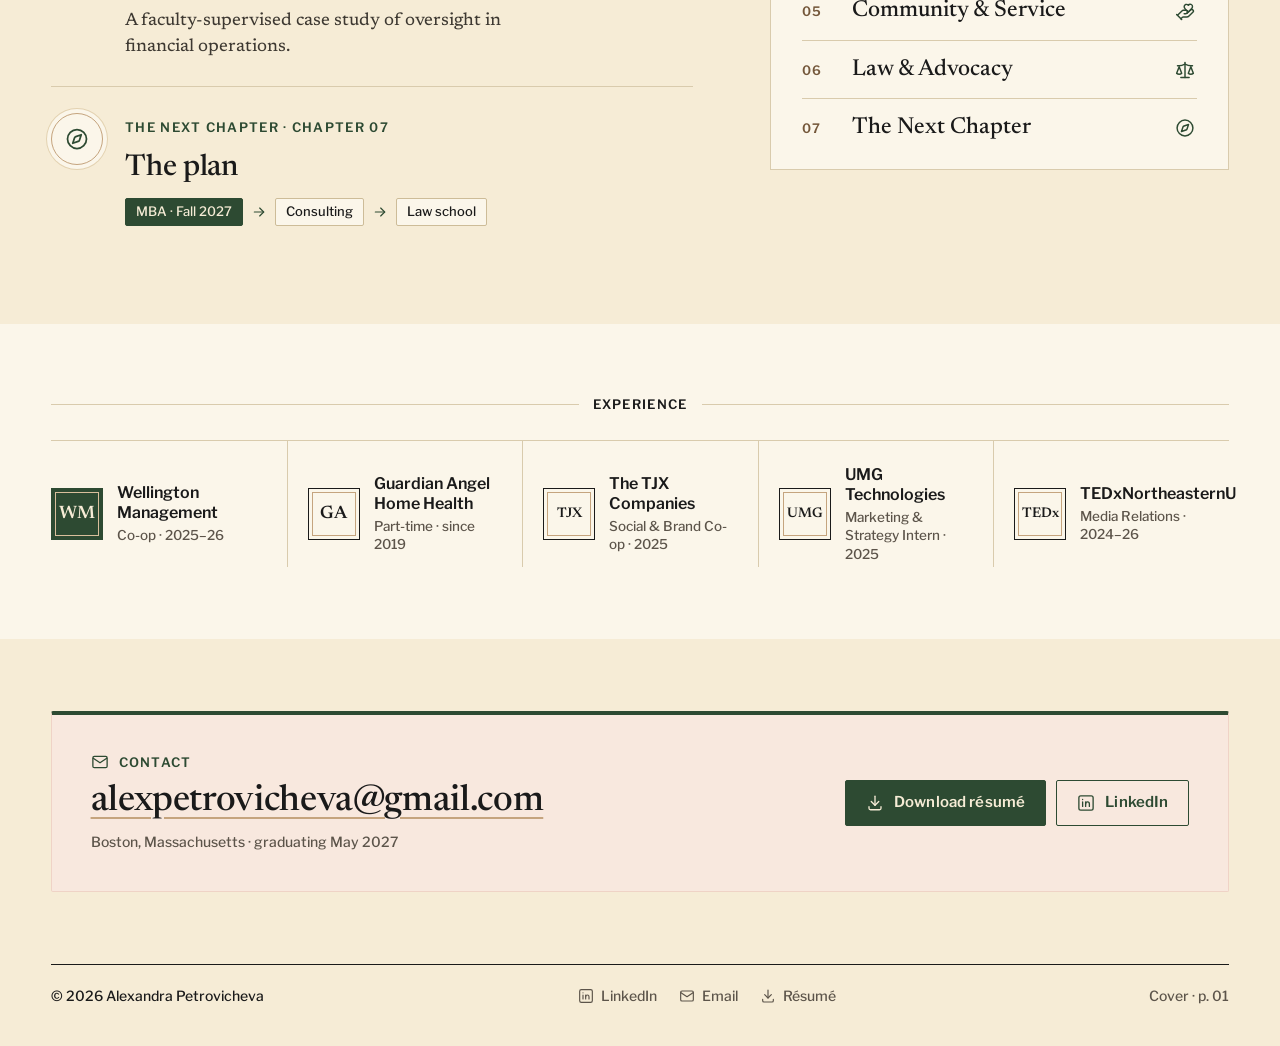
==== commit 13c407fd: "Redesign foundation: new cover, shared chrome, component library; remove glitter cursor - New type s" ====
--- a/index.html
+++ b/index.html
@@ -2,11 +2,11 @@
 <html lang="en">
 <head>
   <meta charset="UTF-8" />
-  <meta name="viewport" content="width=device-width, initial-scale=1.0" />
-  <title>Alexandra &ldquo;Sasha&rdquo; Petrovicheva &mdash; Portfolio</title>
+  <meta name="viewport" content="width=device-width, initial-scale=1" />
+  <title>Alexandra Petrovicheva &mdash; Portfolio</title>
   <meta
     name="description"
-    content="Alexandra &ldquo;Sasha&rdquo; Petrovicheva, Northeastern University &rsquo;27 (International Business &amp; International Affairs): AI governance, cybersecurity risk and data privacy, on the way to an MBA with an AI &amp; technology focus."
+    content="Alexandra Petrovicheva, Northeastern University &rsquo;27 (International Business &amp; International Affairs): AI governance, technology risk and data privacy, and an MBA with an AI &amp; technology focus from Fall 2027."
   />
   <meta name="author" content="Alexandra Petrovicheva" />
   <meta name="theme-color" content="#f6ecd6" />
@@ -15,13 +15,13 @@
 
   <!-- Social share card (LinkedIn, iMessage, Slack, X) -->
   <meta property="og:type" content="website" />
-  <meta property="og:site_name" content="Sasha Petrovicheva &mdash; Portfolio" />
-  <meta property="og:title" content="Alexandra &ldquo;Sasha&rdquo; Petrovicheva &mdash; Portfolio" />
+  <meta property="og:site_name" content="Alexandra Petrovicheva &mdash; Portfolio" />
+  <meta property="og:title" content="Alexandra Petrovicheva &mdash; Portfolio" />
   <meta
     property="og:description"
-    content="Northeastern &rsquo;27, International Business &amp; International Affairs. AI governance, cybersecurity risk and data privacy &mdash; next, an MBA in AI &amp; technology."
+    content="Northeastern &rsquo;27, International Business &amp; International Affairs. AI governance, technology risk and data privacy; next, an MBA with an AI &amp; technology focus."
   />
-  <!-- og:image / twitter:image: add a 1200×630 JPG at assets/images/og-cover.jpg
+  <!-- TEMPLATE og:image / twitter:image: add a 1200×630 JPG at assets/images/og-cover.jpg
        (e.g. a crop of the cover with her portrait). Social sites ignore relative
        paths, so once the domain is known change both to an absolute URL, e.g.
        https://YOUR-DOMAIN/assets/images/og-cover.jpg — and add
@@ -29,26 +29,25 @@
   <meta property="og:image" content="assets/images/og-cover.jpg" />
   <meta property="og:image:width" content="1200" />
   <meta property="og:image:height" content="630" />
-  <meta property="og:image:alt" content="The cover of Sasha Petrovicheva&rsquo;s portfolio" />
+  <meta property="og:image:alt" content="The cover of Alexandra Petrovicheva&rsquo;s portfolio" />
   <meta name="twitter:card" content="summary_large_image" />
-  <meta name="twitter:title" content="Alexandra &ldquo;Sasha&rdquo; Petrovicheva &mdash; Portfolio" />
+  <meta name="twitter:title" content="Alexandra Petrovicheva &mdash; Portfolio" />
   <meta
     name="twitter:description"
-    content="Northeastern &rsquo;27. AI governance, cybersecurity risk and data privacy &mdash; next, an MBA in AI &amp; technology."
+    content="Northeastern &rsquo;27. AI governance, technology risk and data privacy; next, an MBA with an AI &amp; technology focus."
   />
   <meta name="twitter:image" content="assets/images/og-cover.jpg" />
 
   <!-- Structured data for search engines. Once the domain is known, add
-       "url": "https://YOUR-DOMAIN/" and "image": "https://YOUR-DOMAIN/assets/images/portrait.png". -->
+       "url": "https://YOUR-DOMAIN/" and "image": "https://YOUR-DOMAIN/assets/images/portrait.jpg". -->
   <script type="application/ld+json">
     {
       "@context": "https://schema.org",
       "@type": "Person",
       "name": "Alexandra Petrovicheva",
-      "alternateName": "Sasha Petrovicheva",
       "email": "mailto:alexpetrovicheva@gmail.com",
       "sameAs": ["https://www.linkedin.com/in/alex-petrovicheva"],
-      "description": "Northeastern University student (B.S. International Business, B.A. International Affairs, expected May 2027) working across AI governance, cybersecurity risk and data privacy.",
+      "description": "Northeastern University student (B.S. International Business, B.A. International Affairs, expected May 2027) working across AI governance, technology risk and data privacy.",
       "alumniOf": {
         "@type": "CollegeOrUniversity",
         "name": "Northeastern University",
@@ -73,182 +72,253 @@
     }
   </script>
 
+  <script>document.documentElement.classList.add("js");</script>
   <link rel="icon" type="image/png" href="assets/images/favicon.png" />
   <link rel="preconnect" href="https://fonts.googleapis.com" />
   <link rel="preconnect" href="https://fonts.gstatic.com" crossorigin />
-  <link
-    href="https://fonts.googleapis.com/css2?family=Italiana&family=Cormorant+Garamond:ital,wght@0,300;0,400;0,500;1,300;1,400&family=Parisienne&display=swap"
-    rel="stylesheet"
-  />
+  <link href="https://fonts.googleapis.com/css2?family=Libre+Franklin:wght@400..700&amp;family=Newsreader:ital,opsz,wght@0,6..72,400..700;1,6..72,400..600&amp;display=swap" rel="stylesheet" />
   <link rel="stylesheet" href="styles/base.css" />
+  <link rel="stylesheet" href="styles/page.css" />
   <link rel="stylesheet" href="styles/landing.css" />
 </head>
 <body class="landing">
-  <main class="frame">
-    <!-- Top left: volume / year -->
-    <div class="masthead reveal-fade" data-delay="200">
-      <span class="masthead-vol">Vol. 1</span>
-      <span class="masthead-year">2026</span>
+  <a class="skip-link" href="#main">Skip to content</a>
+
+  <header class="masthead masthead-cover">
+    <div class="wrap masthead-bar">
+      <a class="brand" href="index.html" aria-label="Alexandra Petrovicheva, portfolio cover">
+        <span class="monogram" aria-hidden="true"><span>AP</span></span>
+        <span class="brand-text">
+          <span class="label label-ink">Portfolio</span>
+          <span class="brand-meta caption">Boston, MA &middot; 2026</span>
+        </span>
+      </a>
+      <div class="masthead-actions">
+        <a class="contents-toggle" href="#contents">
+          <svg class="icon" aria-hidden="true" focusable="false"><use href="assets/icons.svg#i-menu"></use></svg>
+          <span class="contents-toggle-label">Contents</span>
+        </a>
+        <a class="icon-btn" href="https://www.linkedin.com/in/alex-petrovicheva" target="_blank" rel="noopener" aria-label="LinkedIn (opens in a new tab)">
+          <svg class="icon" aria-hidden="true" focusable="false"><use href="assets/icons.svg#i-linkedin"></use></svg>
+        </a>
+        <a class="icon-btn" href="mailto:alexpetrovicheva@gmail.com" aria-label="Email Alexandra Petrovicheva">
+          <svg class="icon" aria-hidden="true" focusable="false"><use href="assets/icons.svg#i-mail"></use></svg>
+        </a>
+      </div>
     </div>
-
-    <!-- Top right: social icons.
-         A tile whose href is "#" stays hidden (see landing.css), so paste the
-         real profile URL into the href and it appears on its own. -->
-    <nav class="socials reveal-fade" data-delay="300" aria-label="Social media">
-      <!-- Instagram: replace "#" with the profile URL, e.g. https://www.instagram.com/HANDLE/ -->
-      <a href="#" class="social-tile" target="_blank" rel="noopener" aria-label="Instagram (opens in a new tab)" data-social="instagram">
-        <svg viewBox="0 0 24 24" aria-hidden="true">
-          <rect x="3" y="3" width="18" height="18" rx="5" ry="5" fill="none" stroke="currentColor" stroke-width="1.6"/>
-          <circle cx="12" cy="12" r="4" fill="none" stroke="currentColor" stroke-width="1.6"/>
-          <circle cx="17.5" cy="6.5" r="1.1" fill="currentColor"/>
-        </svg>
-      </a>
-      <a href="https://www.linkedin.com/in/alex-petrovicheva" class="social-tile" target="_blank" rel="noopener" aria-label="LinkedIn (opens in a new tab)" data-social="linkedin">
-        <svg viewBox="0 0 24 24" aria-hidden="true">
-          <path fill="currentColor" d="M4.98 3.5A2.5 2.5 0 1 1 4.97 8.5a2.5 2.5 0 0 1 .01-5ZM3 9.5h4V21H3V9.5Zm6.5 0h3.84v1.57h.05c.53-.95 1.83-1.95 3.77-1.95 4.04 0 4.79 2.66 4.79 6.12V21h-4v-5.13c0-1.22-.02-2.79-1.7-2.79-1.7 0-1.96 1.33-1.96 2.7V21h-4V9.5Z"/>
-        </svg>
-      </a>
-      <!-- TikTok: replace "#" with the profile URL, e.g. https://www.tiktok.com/@HANDLE -->
-      <a href="#" class="social-tile" target="_blank" rel="noopener" aria-label="TikTok (opens in a new tab)" data-social="tiktok">
-        <svg viewBox="0 0 24 24" aria-hidden="true">
-          <path fill="currentColor" d="M16 3c.4 1.86 1.5 3.4 3.5 4.04V10a7.5 7.5 0 0 1-3.6-1.04v6.04A5.5 5.5 0 1 1 10.5 9.5v3.05a2.5 2.5 0 1 0 2.5 2.45V3h3Z"/>
-        </svg>
-      </a>
-      <a href="mailto:alexpetrovicheva@gmail.com" class="social-tile" aria-label="Email Sasha" data-social="email">
-        <svg viewBox="0 0 24 24" aria-hidden="true">
-          <path d="M3 6h18v12H3z" fill="none" stroke="currentColor" stroke-width="1.6"/>
-          <path d="m3 6 9 7 9-7" fill="none" stroke="currentColor" stroke-width="1.6"/>
-        </svg>
-      </a>
-    </nav>
-
-    <!-- Center: title + byline -->
-    <header class="title-block">
-      <h1 class="title" data-reveal="title">
-        <span aria-hidden="true">S</span><span aria-hidden="true">A</span><span aria-hidden="true">S</span><span aria-hidden="true">H</span><span aria-hidden="true">A</span>
-        <span class="visually-hidden">Alexandra &ldquo;Sasha&rdquo; Petrovicheva</span>
-      </h1>
-      <p class="subtitle reveal-drop" data-delay="700">portfolio</p>
-      <p class="title-byline reveal-fade" data-delay="1150" aria-hidden="true">
-        <span class="title-byline-rule"></span>Alexandra Petrovicheva
-      </p>
-    </header>
-
-    <!-- Left rail: magazine cover lines — each teaser opens its chapter and,
-         on hover, lights up the matching link in the contents on the right. -->
-    <ul class="coverlines" aria-label="In this issue">
-      <li class="coverline reveal-fade" data-delay="850">
-        <a href="pages/ai-governance.html" class="coverline-link" data-chapter="ai-governance">
-          <span class="coverline-head"><span class="coverline-title">The AI Governance Issue</span>&nbsp;<span class="coverline-page" aria-hidden="true">p.&thinsp;03</span></span>
-          <span class="coverline-dek">Human oversight for agentic AI</span>
-        </a>
-      </li>
-      <li class="coverline reveal-fade" data-delay="950">
-        <a href="pages/my-story.html" class="coverline-link" data-chapter="my-story">
-          <span class="coverline-head"><span class="coverline-title">Northeastern &rsquo;27</span>&nbsp;<span class="coverline-page" aria-hidden="true">p.&thinsp;02</span></span>
-          <span class="coverline-dek">International Business &amp; International Affairs</span>
-        </a>
-      </li>
-      <li class="coverline reveal-fade" data-delay="1050">
-        <a href="pages/next-chapter.html" class="coverline-link" data-chapter="next-chapter">
-          <span class="coverline-head"><span class="coverline-title">MBA&nbsp;<span class="coverline-arrow">&rarr;</span> Consulting&nbsp;<span class="coverline-arrow">&rarr;</span> Law</span>&nbsp;<span class="coverline-page" aria-hidden="true">p.&thinsp;08</span></span>
-          <span class="coverline-dek">Where she&rsquo;s headed, and why</span>
-        </a>
-      </li>
-    </ul>
-
-    <!-- Bottom left: instagram feed (2 cols × 3 rows).
-         Photos: square (1:1) JPGs, at least 600×600 px, saved as
-         assets/images/insta-1.jpg … insta-6.jpg (tile order = left to right,
-         top to bottom). Until a photo exists the tile shows its hint and path;
-         each hint suggests a subject — any recent posts can take their place.
-         To link a tile to its post, add to the <a>:
-           href="https://www.instagram.com/p/POST-ID/" target="_blank" rel="noopener"
-           aria-label="Instagram post: short description"
-         and give the <img> a short alt text. -->
-    <aside class="insta reveal-slide-left" data-delay="500" aria-label="Photo feed">
-      <span class="insta-label" aria-hidden="true">insta feed</span>
-      <a class="insta-tile" data-hint="Sasha on campus in Boston (square)" data-file="assets/images/insta-1.jpg">
-        <img src="assets/images/insta-1.jpg" alt="" loading="lazy" />
-      </a>
-      <a class="insta-tile" data-hint="TEDxNortheasternU event day (square)" data-file="assets/images/insta-2.jpg">
-        <img src="assets/images/insta-2.jpg" alt="" loading="lazy" />
-      </a>
-      <a class="insta-tile" data-hint="Southern California, outdoors (square)" data-file="assets/images/insta-3.jpg">
-        <img src="assets/images/insta-3.jpg" alt="" loading="lazy" />
-      </a>
-      <a class="insta-tile" data-hint="A NextWork Build &amp; Brew session (square)" data-file="assets/images/insta-4.jpg">
-        <img src="assets/images/insta-4.jpg" alt="" loading="lazy" />
-      </a>
-      <a class="insta-tile" data-hint="With friends in Boston (square)" data-file="assets/images/insta-5.jpg">
-        <img src="assets/images/insta-5.jpg" alt="" loading="lazy" />
-      </a>
-      <a class="insta-tile" data-hint="A close-up detail: desk, notes or a book (square)" data-file="assets/images/insta-6.jpg">
-        <img src="assets/images/insta-6.jpg" alt="" loading="lazy" />
-      </a>
-    </aside>
-
-    <!-- Center: portrait — a full-height cut-out PNG with a transparent
-         background; it floats up into the title, so no box or backdrop. -->
-    <figure
-      class="portrait reveal-rise"
-      data-delay="700"
-      data-hint="A full-height portrait of Sasha (vertical), as a cut-out PNG with a transparent background"
-      data-file="assets/images/portrait.png"
-    >
-      <img src="assets/images/portrait.png" alt="Portrait of Alexandra &ldquo;Sasha&rdquo; Petrovicheva" />
-    </figure>
-
-    <!-- Right side: contents — the seven chapters, in reading order.
-         Keep in sync with CHAPTERS in scripts/main.js. -->
-    <nav class="pagelinks" aria-label="Chapters">
-      <a href="pages/my-story.html" class="pagelink" data-chapter="my-story" data-delay="600">
-        <span class="pagelink-text">My Story</span>
-        <span class="pagelink-arrow" aria-hidden="true"></span>
-      </a>
-      <a href="pages/ai-governance.html" class="pagelink" data-chapter="ai-governance" data-delay="680">
-        <span class="pagelink-text">AI &amp; Governance</span>
-        <span class="pagelink-arrow" aria-hidden="true"></span>
-      </a>
-      <a href="pages/strategy-brand.html" class="pagelink" data-chapter="strategy-brand" data-delay="760">
-        <span class="pagelink-text">Strategy &amp; Brand</span>
-        <span class="pagelink-arrow" aria-hidden="true"></span>
-      </a>
-      <a href="pages/leadership-impact.html" class="pagelink" data-chapter="leadership-impact" data-delay="840">
-        <span class="pagelink-text">Leadership &amp; Impact</span>
-        <span class="pagelink-arrow" aria-hidden="true"></span>
-      </a>
-      <a href="pages/community-service.html" class="pagelink" data-chapter="community-service" data-delay="920">
-        <span class="pagelink-text">Community &amp; Service</span>
-        <span class="pagelink-arrow" aria-hidden="true"></span>
-      </a>
-      <a href="pages/law-advocacy.html" class="pagelink" data-chapter="law-advocacy" data-delay="1000">
-        <span class="pagelink-text">Law &amp; Advocacy</span>
-        <span class="pagelink-arrow" aria-hidden="true"></span>
-      </a>
-      <a href="pages/next-chapter.html" class="pagelink" data-chapter="next-chapter" data-delay="1080">
-        <span class="pagelink-text">The Next Chapter</span>
-        <span class="pagelink-arrow" aria-hidden="true"></span>
-      </a>
-    </nav>
-
-    <!-- Résumé: save the current PDF as assets/resume/resume.pdf -->
-    <a
-      href="assets/resume/resume.pdf"
-      class="resume-link"
-      download="Alexandra-Petrovicheva-Resume.pdf"
-      type="application/pdf"
-      data-delay="1200"
-    >
-      <span class="resume-shimmer" aria-hidden="true"></span>
-      <span class="resume-text">download my r&eacute;sum&eacute;</span>
-      <svg class="resume-arrow" viewBox="0 0 24 24" aria-hidden="true">
-        <path d="M12 4v12m0 0-5-5m5 5 5-5M5 20h14" fill="none" stroke="currentColor" stroke-width="1.6" stroke-linecap="round" stroke-linejoin="round"/>
-      </svg>
-    </a>
+    <div class="wrap"><hr class="rule-double" /></div>
+  </header>
+
+  <main id="main">
+    <!-- Hero: name, focus, primary actions · framed portrait -->
+    <section class="wrap cover-hero" aria-labelledby="cover-name">
+      <div class="cover-intro">
+        <p class="kicker label">
+          <svg class="icon" aria-hidden="true" focusable="false"><use href="assets/icons.svg#i-cap"></use></svg>
+          Northeastern University &middot; Class of 2027
+        </p>
+        <h1 id="cover-name" class="display cover-name"><span>Alexandra</span> <span>Petrovicheva</span></h1>
+        <p class="lede cover-tag">Working where AI governance, technology risk, business strategy and law meet.</p>
+
+        <ul class="cover-focus" aria-label="Areas of focus">
+          <li>
+            <span class="medallion medallion-sm medallion-leaf" aria-hidden="true"><svg class="icon" focusable="false"><use href="assets/icons.svg#i-shield-check"></use></svg></span>
+            AI governance
+          </li>
+          <li>
+            <span class="medallion medallion-sm" aria-hidden="true"><svg class="icon" focusable="false"><use href="assets/icons.svg#i-lock"></use></svg></span>
+            Cyber risk &amp; privacy
+          </li>
+          <li>
+            <span class="medallion medallion-sm" aria-hidden="true"><svg class="icon" focusable="false"><use href="assets/icons.svg#i-trending-up"></use></svg></span>
+            Business strategy
+          </li>
+        </ul>
+
+        <div class="btn-row cover-actions">
+          <!-- Résumé: save the current PDF as assets/resume/resume.pdf -->
+          <a class="btn btn-primary" href="assets/resume/resume.pdf" download="Alexandra-Petrovicheva-Resume.pdf" type="application/pdf">
+            <svg class="icon" aria-hidden="true" focusable="false"><use href="assets/icons.svg#i-download"></use></svg>
+            Download r&eacute;sum&eacute;
+          </a>
+          <a class="btn btn-secondary" href="pages/my-story.html">
+            Begin with My Story
+            <svg class="icon" aria-hidden="true" focusable="false"><use href="assets/icons.svg#i-arrow-right"></use></svg>
+          </a>
+        </div>
+      </div>
+
+      <!-- Portrait: a straight 4:5 JPG, at least 800×1000 px, saved as
+           assets/images/portrait.jpg. Until it exists the frame shows its hint and path. -->
+      <figure class="photo photo-matted cover-portrait">
+        <div
+          class="img-slot"
+          style="--ratio: 4 / 5; --focus: 50% 30%"
+          data-hint="A professional portrait of Alexandra, head and shoulders (vertical, 4:5)"
+          data-file="assets/images/portrait.jpg"
+        >
+          <img src="assets/images/portrait.jpg" alt="Portrait of Alexandra Petrovicheva" width="800" height="1000" fetchpriority="high" decoding="async" />
+        </div>
+        <figcaption class="photo-captionbar"><span>Alexandra Petrovicheva</span><span>Boston, 2026</span></figcaption>
+        <a class="photo-chip cover-chip" href="pages/ai-governance.html">
+          <span class="label">Research &middot; 2026&ndash;present</span>
+          <span class="photo-chip-text">Governing Agentic AI in Financial Operations</span>
+        </a>
+      </figure>
+    </section>
+
+    <!-- Dateline -->
+    <div class="wrap">
+      <ul class="cover-dateline">
+        <li><svg class="icon" aria-hidden="true" focusable="false"><use href="assets/icons.svg#i-book-open"></use></svg>B.S. International Business &middot; B.A. International Affairs</li>
+        <li><svg class="icon" aria-hidden="true" focusable="false"><use href="assets/icons.svg#i-map-pin"></use></svg>Boston, Massachusetts</li>
+        <li><svg class="icon" aria-hidden="true" focusable="false"><use href="assets/icons.svg#i-languages"></use></svg>Russian &middot; Romanian</li>
+      </ul>
+    </div>
+
+    <!-- At a glance: résumé-verifiable figures only -->
+    <section class="stat-band cover-band" aria-labelledby="glance-title">
+      <div class="wrap">
+        <div class="stat-band-head">
+          <h2 id="glance-title" class="label">At a glance</h2>
+          <p class="label">Expected graduation &middot; May 2027</p>
+        </div>
+        <div class="stat-row" style="--cols: 4">
+          <div class="stat">
+            <svg class="icon" aria-hidden="true" focusable="false"><use href="assets/icons.svg#i-cap"></use></svg>
+            <span class="stat-figure">2</span>
+            <span class="stat-label label">Degrees</span>
+            <span class="stat-detail">B.S. and B.A. at Northeastern University</span>
+          </div>
+          <div class="stat">
+            <svg class="icon" aria-hidden="true" focusable="false"><use href="assets/icons.svg#i-users"></use></svg>
+            <span class="stat-figure">4</span>
+            <span class="stat-label label">Teams</span>
+            <span class="stat-detail">Risk, security and AI governance at Wellington Management</span>
+          </div>
+          <div class="stat">
+            <svg class="icon" aria-hidden="true" focusable="false"><use href="assets/icons.svg#i-heart-pulse"></use></svg>
+            <span class="stat-figure">7</span>
+            <span class="stat-label label">Years</span>
+            <span class="stat-detail">Part-time in regulated home-health operations</span>
+          </div>
+          <div class="stat">
+            <svg class="icon" aria-hidden="true" focusable="false"><use href="assets/icons.svg#i-award"></use></svg>
+            <span class="stat-figure">2<span class="stat-unit">&times;</span></span>
+            <span class="stat-label label">Dean&rsquo;s List</span>
+            <span class="stat-detail">Fall 2023 and Fall 2024</span>
+          </div>
+        </div>
+      </div>
+    </section>
+
+    <!-- Featured · Contents -->
+    <section class="wrap cover-read" aria-label="Featured and contents">
+      <div class="cover-featured">
+        <h2 class="cover-col-label"><span class="label label-ink">Featured</span></h2>
+
+        <a class="cover-story" href="pages/ai-governance.html">
+          <span class="medallion" aria-hidden="true"><svg class="icon" focusable="false"><use href="assets/icons.svg#i-shield-check"></use></svg></span>
+          <span class="cover-story-body">
+            <span class="label">AI &amp; Governance &middot; Chapter 02</span>
+            <span class="cover-story-title">Wellington Management</span>
+            <span class="cover-story-dek">A co-op across four risk and AI-governance teams, and an AI agent prototype.</span>
+          </span>
+        </a>
+
+        <a class="cover-story" href="pages/ai-governance.html">
+          <span class="medallion" aria-hidden="true"><svg class="icon" focusable="false"><use href="assets/icons.svg#i-file-search"></use></svg></span>
+          <span class="cover-story-body">
+            <span class="label">Research &middot; Chapter 02</span>
+            <span class="cover-story-title">Governing agentic AI</span>
+            <span class="cover-story-dek">A faculty-supervised case study of oversight in financial operations.</span>
+          </span>
+        </a>
+
+        <a class="cover-story" href="pages/next-chapter.html">
+          <span class="medallion" aria-hidden="true"><svg class="icon" focusable="false"><use href="assets/icons.svg#i-compass"></use></svg></span>
+          <span class="cover-story-body">
+            <span class="label">The Next Chapter &middot; Chapter 07</span>
+            <span class="cover-story-title">The plan</span>
+            <span class="cover-path" aria-label="An MBA from Fall 2027, then consulting, then law school">
+              <span class="chip chip-sm chip-leaf">MBA &middot; Fall 2027</span>
+              <svg class="icon" aria-hidden="true" focusable="false"><use href="assets/icons.svg#i-arrow-right"></use></svg>
+              <span class="chip chip-sm chip-paper">Consulting</span>
+              <svg class="icon" aria-hidden="true" focusable="false"><use href="assets/icons.svg#i-arrow-right"></use></svg>
+              <span class="chip chip-sm chip-paper">Law school</span>
+            </span>
+          </span>
+        </a>
+      </div>
+
+      <!-- Contents: the seven chapters, in reading order. Keep in sync with CHAPTERS in scripts/main.js. -->
+      <nav class="cover-contents" id="contents" aria-labelledby="contents-title">
+        <h2 class="cover-col-label" id="contents-title"><span class="label label-ink">Contents</span><span class="label label-muted">7 chapters</span></h2>
+        <ol>
+          <li><a class="cover-toc-row" href="pages/my-story.html"><span class="cover-toc-num">01</span><span class="cover-toc-title">My Story</span><svg class="icon" aria-hidden="true" focusable="false"><use href="assets/icons.svg#i-book-open"></use></svg></a></li>
+          <li><a class="cover-toc-row" href="pages/ai-governance.html"><span class="cover-toc-num">02</span><span class="cover-toc-title">AI &amp; Governance</span><svg class="icon" aria-hidden="true" focusable="false"><use href="assets/icons.svg#i-shield-check"></use></svg></a></li>
+          <li><a class="cover-toc-row" href="pages/strategy-brand.html"><span class="cover-toc-num">03</span><span class="cover-toc-title">Strategy &amp; Brand</span><svg class="icon" aria-hidden="true" focusable="false"><use href="assets/icons.svg#i-target"></use></svg></a></li>
+          <li><a class="cover-toc-row" href="pages/leadership-impact.html"><span class="cover-toc-num">04</span><span class="cover-toc-title">Leadership &amp; Impact</span><svg class="icon" aria-hidden="true" focusable="false"><use href="assets/icons.svg#i-users"></use></svg></a></li>
+          <li><a class="cover-toc-row" href="pages/community-service.html"><span class="cover-toc-num">05</span><span class="cover-toc-title">Community &amp; Service</span><svg class="icon" aria-hidden="true" focusable="false"><use href="assets/icons.svg#i-hand-heart"></use></svg></a></li>
+          <li><a class="cover-toc-row" href="pages/law-advocacy.html"><span class="cover-toc-num">06</span><span class="cover-toc-title">Law &amp; Advocacy</span><svg class="icon" aria-hidden="true" focusable="false"><use href="assets/icons.svg#i-scale"></use></svg></a></li>
+          <li><a class="cover-toc-row" href="pages/next-chapter.html"><span class="cover-toc-num">07</span><span class="cover-toc-title">The Next Chapter</span><svg class="icon" aria-hidden="true" focusable="false"><use href="assets/icons.svg#i-compass"></use></svg></a></li>
+        </ol>
+      </nav>
+    </section>
+
+    <!-- Experience: organisation badges (initials until real logos exist) -->
+    <section class="band band-paper band-sm cover-orgs" aria-labelledby="orgs-title">
+      <div class="wrap">
+        <div class="ornament ornament-wide cover-orgs-head">
+          <h2 id="orgs-title" class="label label-ink">Experience</h2>
+        </div>
+        <ul class="org-row" style="--cols: 5">
+          <li class="org"><span class="org-mark org-mark-leaf" aria-hidden="true">WM</span><span class="org-text"><span class="org-name">Wellington Management</span><span class="org-meta">Co-op &middot; 2025&ndash;26</span></span></li>
+          <li class="org"><span class="org-mark" aria-hidden="true">GA</span><span class="org-text"><span class="org-name">Guardian Angel Home Health</span><span class="org-meta">Part-time &middot; since 2019</span></span></li>
+          <li class="org"><span class="org-mark org-mark-long" aria-hidden="true">TJX</span><span class="org-text"><span class="org-name">The TJX Companies</span><span class="org-meta">Social &amp; Brand Co-op &middot; 2025</span></span></li>
+          <li class="org"><span class="org-mark org-mark-long" aria-hidden="true">UMG</span><span class="org-text"><span class="org-name">UMG Technologies</span><span class="org-meta">Marketing &amp; Strategy Intern &middot; 2025</span></span></li>
+          <li class="org"><span class="org-mark org-mark-long" aria-hidden="true">TEDx</span><span class="org-text"><span class="org-name">TEDxNortheasternU</span><span class="org-meta">Media Relations &middot; <span class="nowrap">2024&ndash;26</span></span></span></li>
+        </ul>
+      </div>
+    </section>
+
+    <!-- Contact -->
+    <section class="wrap cover-contact-wrap" aria-labelledby="contact-title">
+      <div class="panel panel-blush cover-contact">
+        <div class="cover-contact-text">
+          <h2 id="contact-title" class="kicker label">
+            <svg class="icon" aria-hidden="true" focusable="false"><use href="assets/icons.svg#i-mail"></use></svg>
+            Contact
+          </h2>
+          <a class="cover-email" href="mailto:alexpetrovicheva@gmail.com">alexpetrovicheva@gmail.com</a>
+          <p class="caption">Boston, Massachusetts &middot; graduating May 2027</p>
+        </div>
+        <div class="btn-row cover-contact-actions">
+          <a class="btn btn-primary" href="assets/resume/resume.pdf" download="Alexandra-Petrovicheva-Resume.pdf" type="application/pdf">
+            <svg class="icon" aria-hidden="true" focusable="false"><use href="assets/icons.svg#i-download"></use></svg>
+            Download r&eacute;sum&eacute;
+          </a>
+          <a class="btn btn-secondary" href="https://www.linkedin.com/in/alex-petrovicheva" target="_blank" rel="noopener">
+            <svg class="icon" aria-hidden="true" focusable="false"><use href="assets/icons.svg#i-linkedin"></use></svg>
+            LinkedIn
+          </a>
+        </div>
+      </div>
+    </section>
   </main>
 
+  <footer class="site-footer">
+    <div class="wrap site-footer-inner">
+      <span class="site-footer-name caption">&copy; 2026 Alexandra Petrovicheva</span>
+      <span class="site-footer-links caption">
+        <a href="https://www.linkedin.com/in/alex-petrovicheva" target="_blank" rel="noopener"><svg class="icon" aria-hidden="true" focusable="false"><use href="assets/icons.svg#i-linkedin"></use></svg>LinkedIn</a>
+        <a href="mailto:alexpetrovicheva@gmail.com"><svg class="icon" aria-hidden="true" focusable="false"><use href="assets/icons.svg#i-mail"></use></svg>Email</a>
+        <a href="assets/resume/resume.pdf" download="Alexandra-Petrovicheva-Resume.pdf"><svg class="icon" aria-hidden="true" focusable="false"><use href="assets/icons.svg#i-download"></use></svg>R&eacute;sum&eacute;</a>
+      </span>
+      <span class="site-footer-page caption">Cover &middot; p. 01</span>
+    </div>
+  </footer>
+
   <script src="scripts/main.js" defer></script>
-  <script src="scripts/cursor-effects.js" defer></script>
 </body>
 </html>
--- a/styles/base.css
+++ b/styles/base.css
@@ -1,189 +1,367 @@
-/* Italiana draws "+", "-", "–" and "—" as hairlines that vanish on screen.
-   This face borrows just those glyphs from Cormorant Garamond (the same file the
-   Google Fonts stylesheet already loads, so it comes from cache), with local
-   serif fallbacks; every other character still renders in Italiana. */
-@font-face {
-  font-family: "Italiana Punctuation";
-  font-style: normal;
-  font-weight: 400;
-  font-display: swap;
-  src:
-    url("https://fonts.gstatic.com/s/cormorantgaramond/v21/co3bmX5slCNuHLi8bLeY9MK7whWMhyjYqXtK.woff2") format("woff2"),
-    local("Cormorant Garamond"),
-    local("Georgia"),
-    local("Times New Roman");
-  unicode-range: U+002B, U+002D, U+2010-2015, U+2212;
-}
-
+/* ==========================================================================
+   base.css — tokens, reset, type scale, icons, focus, reveals, photo slots
+   --------------------------------------------------------------------------
+   Loaded by every page (cover and chapters), before page.css / landing.css.
+
+   Fonts (one Google Fonts <link> per page, display=swap):
+     Newsreader       display + body serif (variable opsz 6–72, wght 400–700, italic)
+     Libre Franklin   labels, UI, navigation, data (wght 400–700)
+
+   Performance rules for every stylesheet on this site (Mac Chrome especially):
+     - no mix-blend-mode, backdrop-filter, CSS filters, fixed full-screen overlays
+     - no infinite animations, no permanent will-change
+     - transitions only on color / background-color / border-color / opacity /
+       transform, 250ms or less
+     - no global -webkit-font-smoothing (it thins text on macOS); it is applied
+       only on the dark leaf bands (.band-leaf, .stat-band)
+   ========================================================================== */
+
+/* ───────────────────────── 1. Tokens ───────────────────────── */
 :root {
-  --cream: #f6ecd6;
-  --cream-soft: #faf3e3;
-  --cream-deep: #efe2c5;
-  --black: #1a1a1a;
-  --black-soft: #2a2724;
-  --baby-pink: #f4c2c2;
-  --baby-pink-soft: #f9d9d9;
-  --bamboo: #c5a47e;
-  --bamboo-deep: #a98660;
-  --leaf: #2d4a32;
-  --leaf-soft: #3a5a40;
-  --bamboo-ink: #7d5f40;    /* small bamboo text on cream: ≥ 4.5:1 */
-  --bamboo-script: #9c795a; /* large script lines on cream: ≥ 3:1 */
-
-  /* "Italiana Punctuation" (below) supplies only + - – — ; everything else is Italiana */
-  --font-display: "Italiana Punctuation", "Italiana", "Playfair Display", serif;
-  --font-body: "Cormorant Garamond", Georgia, serif;
-  --font-script: "Parisienne", "Snell Roundhand", cursive;
-
-  --frame-padding: clamp(20px, 3.5vw, 56px);
-  --hairline: 1px solid var(--black);
-}
-
+  /* brand palette */
+  --cream: #f6ecd6;        /* page */
+  --paper: #fbf6ea;        /* raised surfaces: cards, fact boxes */
+  --cream-deep: #efe2c5;   /* recessed bands */
+  --sand: #e7d8ba;         /* photo placeholders */
+  --blush: #f4c2c2;        /* small highlight only: photo mat, marker (< 5% of a page) */
+  --blush-soft: #f9e1dc;
+  --blush-tint: #f8e8de;   /* the soft blush-tinted panel (.band-blush, .panel-blush) */
+  --bamboo: #c5a47e;       /* rules and small marks only — never text */
+  --leaf: #2d4a32;         /* primary accent: links, icons, current state, buttons, bands */
+  --leaf-deep: #243d29;    /* hover on leaf buttons */
+  --ink: #1a1a1a;          /* headings, strong rules */
+
+  /* text roles — every value passes WCAG AA (4.5:1) on cream, paper and sand */
+  --text: #2b2723;         /* body copy       12.6:1 on cream */
+  --text-2: #3d3831;       /* secondary copy   9.9:1 */
+  --text-3: #5c544a;       /* captions, meta   6.3:1 on cream, 5.3:1 on sand */
+  --accent-ink: #74573a;   /* bamboo as text   5.7:1 on cream, 4.7:1 on sand */
+
+  /* on the leaf band */
+  --on-leaf: #f6ecd6;      /* 8.4:1 */
+  --on-leaf-2: #e4dcc6;    /* 7.2:1 */
+  --on-leaf-label: #d9bf9c;/* 5.6:1 */
+  --on-leaf-accent: #f4c2c2;/* 6.2:1 */
+  --on-leaf-rule: rgba(246, 236, 214, 0.22);
+
+  /* rules */
+  --rule: #1a1a1a;
+  --rule-soft: #d9cbad;    /* hairlines between items */
+  --rule-chip: #cdbc98;    /* chip / tag outlines */
+  --numeral-ghost: #ecdfc1;/* oversized decorative numerals (aria-hidden only) */
+
+  /* type */
+  --serif: "Newsreader", "Iowan Old Style", Georgia, "Times New Roman", serif;
+  --sans: "Libre Franklin", "Helvetica Neue", Arial, sans-serif;
+
+  --fs-display: clamp(50px, 7.4vw, 112px);
+  --fs-h1: clamp(44px, 6vw, 88px);
+  --fs-h2: clamp(32px, 3.4vw, 50px);
+  --fs-h3: clamp(22px, 1.9vw, 27px);
+  --fs-lede: clamp(21px, 1.75vw, 26px);
+  --fs-body: 19px;
+  --fs-small: 17px;
+  --fs-ui: 15px;
+  --fs-label: 13px;
+  --fs-caption: 14px;
+  --fs-stat: clamp(52px, 5.2vw, 76px);
+  --fs-stat-lg: clamp(64px, 7vw, 104px);
+
+  /* layout */
+  --max: 1280px;
+  --gutter: clamp(20px, 4vw, 56px);
+  --col-gap: clamp(20px, 2.6vw, 40px);
+  --space-1: 8px;
+  --space-2: 16px;
+  --space-3: 24px;
+  --space-4: 32px;
+  --space-5: 48px;
+  --space-6: 72px;
+  --space-7: clamp(64px, 8vw, 120px);
+
+  --radius: 2px;
+  --ease: cubic-bezier(0.2, 0.7, 0.2, 1);
+  --masthead-h: 76px;
+}
+
+@media (max-width: 700px) {
+  :root {
+    --fs-body: 18px;
+    --fs-small: 17px;
+    --masthead-h: 60px;
+  }
+}
+
+/* ───────────────────────── 2. Reset & base ───────────────────────── */
 *,
 *::before,
-*::after {
-  box-sizing: border-box;
-}
-
-html,
+*::after { box-sizing: border-box; }
+
+html {
+  -webkit-text-size-adjust: 100%;
+  text-size-adjust: 100%;
+  scroll-padding-top: calc(var(--masthead-h) + 16px);
+}
+
 body {
   margin: 0;
-  padding: 0;
-}
-
-body {
-  font-family: var(--font-body);
+  min-height: 100vh;
+  min-height: 100svh;
   background: var(--cream);
-  color: var(--black);
-  -webkit-font-smoothing: antialiased;
-  -moz-osx-font-smoothing: grayscale;
-  text-rendering: optimizeLegibility;
-}
-
-a {
-  color: inherit;
-  text-decoration: none;
-}
-
-img {
-  display: block;
-  max-width: 100%;
-  height: auto;
-}
-
-button {
-  font: inherit;
-  color: inherit;
-  background: none;
-  border: 0;
-  cursor: pointer;
+  color: var(--text);
+  font-family: var(--serif);
+  font-size: var(--fs-body);
+  font-weight: 420;
+  font-variation-settings: "opsz" 12;
+  line-height: 1.6;
+  font-kerning: normal;
+  overflow-x: hidden;
+}
+
+h1, h2, h3, h4, h5, h6, p, ul, ol, dl, dd, figure, blockquote { margin: 0; }
+ul, ol { padding: 0; list-style: none; }
+a { color: inherit; text-decoration: none; }
+img, svg, video { display: block; max-width: 100%; }
+img { height: auto; }
+button { font: inherit; color: inherit; background: none; border: 0; padding: 0; cursor: pointer; }
+strong, b { font-weight: 600; }
+hr { border: 0; margin: 0; }
+
+h1, h2, h3, h4 {
+  font-family: var(--serif);
+  color: var(--ink);
+  font-weight: 500;
+  font-variation-settings: "opsz" 72;
+  line-height: 1.12;
+  text-wrap: balance;
+}
+
+p { text-wrap: pretty; }
+
+/* all numerals line up: dates, stats, step and chapter numbers */
+time,
+.num,
+.figure-num,
+.label,
+.caption,
+table { font-variant-numeric: lining-nums tabular-nums; }
+
+::selection { background: var(--blush); color: var(--ink); }
+
+/* focus ring shared by every interactive element */
+:where(a, button, summary, input, select, textarea, [tabindex]):focus-visible {
+  outline: 2px solid var(--leaf);
+  outline-offset: 3px;
+  border-radius: 1px;
 }
 
 .visually-hidden {
-  position: absolute;
+  position: absolute !important;
   width: 1px;
   height: 1px;
   padding: 0;
   margin: -1px;
   overflow: hidden;
-  clip: rect(0, 0, 0, 0);
+  clip: rect(0 0 0 0);
   white-space: nowrap;
   border: 0;
 }
 
-/* paper / magazine grain — extremely subtle */
-body::before {
-  content: "";
-  position: fixed;
-  inset: 0;
-  pointer-events: none;
-  z-index: 100;
-  background-image:
-    radial-gradient(rgba(26, 26, 26, 0.025) 1px, transparent 1px);
-  background-size: 3px 3px;
-  mix-blend-mode: multiply;
-  opacity: 0.5;
-}
-
-/* shared reveal primitives — JS adds .is-in to trigger */
-.reveal-drop,
-.reveal-rise,
-.reveal-slide-left,
-.reveal-slide-right,
-.reveal-fade {
+.skip-link {
+  position: absolute;
+  left: var(--gutter);
+  top: -80px;
+  z-index: 60;
+  padding: 12px 16px;
+  background: var(--leaf);
+  color: var(--on-leaf);
+  font: 600 var(--fs-ui)/1 var(--sans);
+}
+.skip-link:focus { top: 12px; }
+
+.wrap {
+  width: 100%;
+  max-width: calc(var(--max) + 2 * var(--gutter));
+  margin-inline: auto;
+  padding-inline: var(--gutter);
+}
+
+.nowrap { white-space: nowrap; }
+
+/* ───────────────────────── 3. Type roles ───────────────────────── */
+.display {
+  font-family: var(--serif);
+  font-size: var(--fs-display);
+  font-weight: 500;
+  font-variation-settings: "opsz" 72;
+  line-height: 0.98;
+  letter-spacing: -0.022em;
+  color: var(--ink);
+}
+.h1 { font-size: var(--fs-h1); line-height: 1; letter-spacing: -0.018em; }
+.h2 { font-size: var(--fs-h2); line-height: 1.08; letter-spacing: -0.012em; }
+.h3 {
+  font-size: var(--fs-h3);
+  line-height: 1.2;
+  font-weight: 600;
+  font-variation-settings: "opsz" 28;
+  letter-spacing: -0.005em;
+}
+
+/* dek / lede: the italic serif line under a title (italic is for deks and quotes only) */
+.lede {
+  font-size: var(--fs-lede);
+  line-height: 1.42;
+  font-style: italic;
+  font-weight: 400;
+  font-variation-settings: "opsz" 24;
+  color: var(--text-2);
+}
+
+.body-lg { font-size: 20px; line-height: 1.55; }
+.small { font-size: var(--fs-small); line-height: 1.55; }
+
+.label {
+  font-family: var(--sans);
+  font-size: var(--fs-label);
+  font-style: normal;
+  font-weight: 600;
+  line-height: 1.25;
+  letter-spacing: 0.1em;
+  text-transform: uppercase;
+  color: var(--leaf);
+  font-variation-settings: normal;
+}
+.label-ink { color: var(--ink); }
+.label-muted { color: var(--text-3); }
+.label-accent { color: var(--accent-ink); }
+
+.caption {
+  font-family: var(--sans);
+  font-size: var(--fs-caption);
+  font-weight: 500;
+  line-height: 1.45;
+  color: var(--text-3);
+}
+
+.ui {
+  font-family: var(--sans);
+  font-size: var(--fs-ui);
+  font-weight: 600;
+  line-height: 1.2;
+  letter-spacing: 0.01em;
+}
+
+.figure-num {
+  font-family: var(--serif);
+  font-weight: 500;
+  font-variation-settings: "opsz" 72;
+}
+
+/* running text: paragraphs with rhythm and underlined links */
+.prose { max-width: 38em; }
+.prose > * + * { margin-top: 1em; }
+.prose a,
+a.inline-link {
+  color: var(--leaf);
+  text-decoration: underline;
+  text-decoration-color: var(--bamboo);
+  text-decoration-thickness: 1.5px;
+  text-underline-offset: 3px;
+  transition: text-decoration-color 0.2s var(--ease);
+}
+.prose a:hover,
+a.inline-link:hover { text-decoration-color: var(--leaf); }
+
+/* ───────────────────────── 4. Icons ─────────────────────────
+   Sprite: assets/icons.svg (symbols "i-…", 24×24 grid, stroke only).
+   <svg class="icon" aria-hidden="true" focusable="false"><use href="../assets/icons.svg#i-shield"></use></svg> */
+.icon {
+  display: inline-block;
+  width: 1.25em;
+  height: 1.25em;
+  flex: none;
+  fill: none;
+  stroke: currentColor;
+  stroke-width: 1.75;
+  stroke-linecap: round;
+  stroke-linejoin: round;
+  vertical-align: -0.25em;
+  overflow: visible;
+}
+.icon-sm { width: 18px; height: 18px; }
+.icon-md { width: 24px; height: 24px; }
+.icon-lg { width: 28px; height: 28px; }
+
+/* ───────────────────────── 5. Reveals ─────────────────────────
+   Subtle: opacity 0→1 plus at most 12px of travel, 0.6s. main.js adds .is-in
+   (IntersectionObserver). Hidden only when the inline head script has added
+   html.js, so content is always visible without JavaScript:
+     <script>document.documentElement.classList.add("js");</script>
+   The one reveal class to use in new markup is .reveal (= .reveal-rise). */
+.js .reveal,
+.js .reveal-drop,
+.js .reveal-rise,
+.js .reveal-slide-left,
+.js .reveal-slide-right,
+.js .reveal-fade {
   opacity: 0;
-  will-change: transform, opacity;
   transition:
-    opacity 1.1s cubic-bezier(0.22, 1, 0.36, 1),
-    transform 1.1s cubic-bezier(0.22, 1, 0.36, 1);
-}
-
-.reveal-drop {
-  transform: translateY(-110%);
-}
-.reveal-rise {
-  transform: translateY(60%);
-}
-.reveal-slide-left {
-  transform: translateX(-60%);
-}
-.reveal-slide-right {
-  transform: translateX(60%);
-}
-
-.is-in.reveal-drop,
-.is-in.reveal-rise,
-.is-in.reveal-slide-left,
-.is-in.reveal-slide-right {
+    opacity 0.6s var(--ease),
+    transform 0.6s var(--ease);
+}
+.js .reveal-drop { transform: translateY(-8px); }
+.js .reveal,
+.js .reveal-rise { transform: translateY(12px); }
+.js .reveal-slide-left { transform: translateX(-12px); }
+.js .reveal-slide-right { transform: translateX(12px); }
+
+.js .is-in.reveal,
+.js .is-in.reveal-drop,
+.js .is-in.reveal-rise,
+.js .is-in.reveal-slide-left,
+.js .is-in.reveal-slide-right,
+.js .is-in.reveal-fade {
   opacity: 1;
-  transform: translate(0, 0);
-}
-.is-in.reveal-fade {
-  opacity: 1;
-}
-
-/* Without JavaScript nothing would ever add .is-in, so show everything as-is. */
-@media (scripting: none) {
-  .reveal-drop,
-  .reveal-rise,
-  .reveal-slide-left,
-  .reveal-slide-right,
-  .reveal-fade,
-  .title span[aria-hidden],
-  .pagelink,
-  .resume-link {
-    opacity: 1 !important;
-    transform: none !important;
+  transform: none;
+}
+
+@media (prefers-reduced-motion: reduce) {
+  .js .reveal,
+  .js .reveal-drop,
+  .js .reveal-rise,
+  .js .reveal-slide-left,
+  .js .reveal-slide-right,
+  .js .reveal-fade {
+    opacity: 1;
+    transform: none;
+    transition: none;
   }
-}
-
-@media (prefers-reduced-motion: reduce) {
-  .reveal-drop,
-  .reveal-rise,
-  .reveal-slide-left,
-  .reveal-slide-right,
-  .reveal-fade {
-    opacity: 1 !important;
-    transform: none !important;
-    transition: none !important;
+  *,
+  *::before,
+  *::after {
+    transition-duration: 0.01ms !important;
+    animation-duration: 0.01ms !important;
+    scroll-behavior: auto !important;
   }
 }
 
-/* ───────── image slots — drop-in photo templates ─────────
-   Markup:
+/* ───────────────────────── 6. Photo slots ─────────────────────────
+   Drop-in photo templates:
      <div class="img-slot" style="--ratio: 4 / 5"
           data-hint="What the photo should show"
-          data-file="assets/images/story/example.jpg">
-       <img src="../assets/images/story/example.jpg" alt="…" />
+          data-file="assets/images/my-story/portrait.jpg">
+       <img src="../assets/images/my-story/portrait.jpg" alt="…" loading="lazy" decoding="async" />
      </div>
-   If the file exists it fills the slot (object-fit: cover). If it is missing,
-   main.js adds .image-missing and the slot shows the hint + file path so
-   anyone can see exactly which photo belongs there. */
+   If the file exists it fills the slot (object-fit: cover; --focus sets the
+   object-position). If it is missing, main.js adds .image-missing and the slot
+   shows a calm neutral frame: an image icon, the hint, and the file path. */
 .img-slot {
   position: relative;
   overflow: hidden;
-  aspect-ratio: var(--ratio, 4 / 3);
-  background: var(--cream-deep);
+  aspect-ratio: var(--ratio, 3 / 2);
+  background: var(--sand);
+  border: 1px solid #d3c29f;
 }
 
 .img-slot > img {
@@ -198,51 +376,42 @@
   flex-direction: column;
   align-items: center;
   justify-content: center;
-  gap: 0.7em;
-  padding: clamp(12px, 1.6vw, 22px);
+  gap: 8px;
+  padding: clamp(20px, 2.4vw, 32px);
   text-align: center;
-  border: 1px dashed var(--bamboo-deep);
-  background:
-    linear-gradient(135deg, rgba(244, 194, 194, 0.3), transparent 45%),
-    repeating-linear-gradient(135deg, rgba(26, 26, 26, 0.045) 0 1px, transparent 1px 12px),
-    var(--cream-deep);
-}
-
-.img-slot.image-missing > img {
-  display: none;
-}
+  background: radial-gradient(120% 90% at 30% 20%, #efe3c8 0%, var(--sand) 60%, #e0cdaa 100%);
+  /* inner hairline mat — a hard inset shadow costs nothing to paint */
+  box-shadow: inset 0 0 0 11px transparent, inset 0 0 0 12px rgba(251, 246, 234, 0.8);
+}
+
+.img-slot.image-missing > img { display: none; }
 
 .img-slot.image-missing::before {
-  content: "✦ photo to add\A" attr(data-hint);
-  white-space: pre-line;
-  max-width: 26em;
-  font-family: var(--font-body);
-  font-style: italic;
-  font-size: clamp(13px, 1vw, 16px);
-  line-height: 1.35;
-  color: var(--bamboo-ink);
+  content: attr(data-hint);
+  display: block;
+  max-width: 28em;
+  padding-top: 42px;
+  background: url("data:image/svg+xml,%3Csvg xmlns='http://www.w3.org/2000/svg' viewBox='0 0 24 24' fill='none' stroke='%2374573a' stroke-width='1.5' stroke-linecap='round' stroke-linejoin='round'%3E%3Crect x='3' y='3' width='18' height='18' rx='2'/%3E%3Ccircle cx='9' cy='9' r='2'/%3E%3Cpath d='m21 15-3.09-3.09a2 2 0 0 0-2.82 0L6 21'/%3E%3C/svg%3E") no-repeat top center / 30px 30px;
+  font-family: var(--sans);
+  font-size: 14px;
+  font-weight: 500;
+  line-height: 1.45;
+  color: var(--accent-ink);
+  text-wrap: balance;
 }
 
 .img-slot.image-missing::after {
   content: attr(data-file);
+  display: block;
   max-width: 100%;
   overflow-wrap: anywhere;
-  font-family: var(--font-body);
-  font-size: 11px;
-  letter-spacing: 0.08em;
-  color: rgba(26, 26, 26, 0.66);
-}
-
-/* compact slots (small tiles) — hint only, no file path */
-.img-slot.img-slot-compact.image-missing::after {
-  display: none;
-}
-.img-slot.img-slot-compact.image-missing::before {
+  font-family: var(--sans);
   font-size: 12px;
-}
-
-/* focus ring shared by custom interactive widgets */
-:where(a, button, [tabindex]):focus-visible {
-  outline: 2px solid var(--leaf);
-  outline-offset: 3px;
-}
+  font-weight: 500;
+  letter-spacing: 0.02em;
+  color: var(--text-3);
+}
+
+/* compact slots (small tiles, logos) — icon and hint only, no file path */
+.img-slot.img-slot-compact.image-missing::after { display: none; }
+.img-slot.img-slot-compact.image-missing::before { font-size: 12.5px; padding-top: 34px; background-size: 24px 24px; }
--- a/styles/page.css
+++ b/styles/page.css
@@ -0,0 +1,1650 @@
+/* ==========================================================================
+   page.css — the shared chapter template and component library
+   --------------------------------------------------------------------------
+   Loaded by every page — the cover (before landing.css) and every chapter page
+   (after base.css, before styles/pages/<slug>.css). Everything here is generic;
+   page-specific layout lives in styles/pages/<slug>.css and landing.css.
+   Reference with copy-paste markup: .review-tools/COMPONENTS.md
+   Live gallery: .review-tools/gallery/components.html
+
+   Contents
+     1  Masthead (brand, actions, chapter strip, mobile sticky bar)
+     2  Contents menu (dialog, built by main.js)
+     3  Scroll ribbon
+     4  Layout: sections, bands (cream / paper / deep / blush / leaf), panels, grids, split
+     5  Rules, ornament, kicker, medallion, monogram, organisation badge
+     6  Buttons and links
+     7  Chapter hero
+     8  Section header
+     9  Stat row and stat band
+    10  Cards: card, icon card, role card
+    11  Fact box (dl)
+    12  Lists: icon list, ruled list, chips
+    13  Step path
+    14  Timeline
+    15  Statement and callout
+    16  Photo frame and caption
+    17  Prev / next pager
+    18  Site footer
+    19  Matrix (comparison grid) and dot scale
+    20  Editorial details: drop cap, ghost numeral, note
+   ========================================================================== */
+
+/* ───────────────────────── 1. Masthead ───────────────────────── */
+.masthead {
+  position: relative;
+  z-index: 30;
+  background: var(--cream);
+}
+
+.masthead-bar {
+  display: flex;
+  align-items: center;
+  justify-content: space-between;
+  gap: var(--space-3);
+  min-height: var(--masthead-h);
+  padding-block: 12px;
+}
+
+.brand {
+  display: inline-flex;
+  align-items: center;
+  gap: 14px;
+  min-width: 0;
+  color: var(--ink);
+}
+.brand-text { display: grid; gap: 3px; min-width: 0; }
+.brand-name {
+  font-family: var(--serif);
+  font-size: 22px;
+  font-weight: 600;
+  font-variation-settings: "opsz" 28;
+  letter-spacing: -0.005em;
+  line-height: 1.1;
+  white-space: nowrap;
+  transition: color 0.2s var(--ease);
+}
+.brand:hover .brand-name { color: var(--leaf); }
+.brand-meta { display: block; }
+
+.masthead-actions {
+  display: flex;
+  align-items: center;
+  gap: 10px;
+  flex: none;
+}
+
+/* Contents toggle (static markup in every page; wired by main.js) */
+.contents-toggle {
+  display: inline-flex;
+  align-items: center;
+  gap: 9px;
+  min-height: 42px;
+  padding: 9px 14px;
+  border: 1.5px solid var(--leaf);
+  border-radius: var(--radius);
+  font-family: var(--sans);
+  font-size: 14px;
+  font-weight: 600;
+  line-height: 1;
+  color: var(--leaf);
+  transition: background-color 0.2s var(--ease), color 0.2s var(--ease);
+}
+.contents-toggle .icon { width: 18px; height: 18px; }
+html:not(.js) button.contents-toggle { display: none; }
+.contents-toggle:hover,
+.contents-toggle[aria-expanded="true"] { background: var(--leaf); color: var(--on-leaf); }
+
+/* chapter strip (desktop) — main.js fills <nav class="chapter-strip">; the
+   min-height reserves its row so nothing shifts when it appears */
+.chapter-strip { min-height: 49px; }
+.chapter-strip-list {
+  display: flex;
+  justify-content: space-between;
+  gap: 18px;
+  border-top: 1px solid var(--rule);
+  border-bottom: 3px solid var(--ink);
+}
+.chapter-strip-link {
+  position: relative;
+  display: inline-flex;
+  align-items: baseline;
+  gap: 8px;
+  padding: 14px 0 13px;
+  font-family: var(--sans);
+  font-size: 14px;
+  font-weight: 600;
+  line-height: 1.2;
+  color: var(--text-2);
+  white-space: nowrap;
+  transition: color 0.2s var(--ease);
+}
+.chapter-strip-num {
+  font-size: 12px;
+  letter-spacing: 0.04em;
+  color: var(--accent-ink);
+  font-variant-numeric: lining-nums tabular-nums;
+}
+.chapter-strip-link:hover { color: var(--leaf); }
+.chapter-strip-link[aria-current="page"] { color: var(--leaf); }
+.chapter-strip-link[aria-current="page"] .chapter-strip-num { color: var(--leaf); }
+.chapter-strip-link[aria-current="page"]::after {
+  content: "";
+  position: absolute;
+  left: 0;
+  right: 0;
+  bottom: -3px;
+  height: 3px;
+  background: var(--leaf);
+}
+
+@media (max-width: 1180px) {
+  .chapter-strip { display: none; }
+  .masthead { border-bottom: 3px solid var(--ink); }
+}
+
+/* mobile: one sticky row — name, Contents, Résumé */
+@media (max-width: 700px) {
+  .masthead {
+    position: sticky;
+    top: 0;
+    border-bottom: 1px solid var(--rule);
+  }
+  .masthead-bar { gap: 12px; padding-block: 8px; }
+  .masthead .monogram,
+  .masthead .brand-meta,
+  .masthead-actions .icon-btn { display: none; }
+  .brand-name { font-size: 19px; }
+  .masthead-actions { gap: 8px; }
+  .contents-toggle { min-height: 40px; padding: 8px 12px; }
+  .masthead-actions .btn { min-height: 40px; padding: 8px 12px; }
+}
+@media (max-width: 420px) {
+  .brand-name { font-size: 18px; }
+  .contents-toggle { width: 40px; padding: 0; justify-content: center; }
+  .contents-toggle-label {
+    position: absolute; width: 1px; height: 1px; margin: -1px; padding: 0;
+    overflow: hidden; clip: rect(0 0 0 0); white-space: nowrap; border: 0;
+  }
+}
+@media (max-width: 360px) {
+  .brand-name { font-size: 17px; }
+  .masthead-actions .btn .icon { display: none; }
+}
+
+/* ───────────────────────── 2. Contents menu ─────────────────────────
+   Built by main.js from CHAPTERS: a modal sheet under the masthead. */
+.contents-panel {
+  position: fixed;
+  inset: 0;
+  z-index: 50;
+  display: flex;
+  justify-content: flex-end;
+  align-items: flex-start;
+  padding: 12px;
+  background: rgba(26, 26, 26, 0.32);
+  opacity: 0;
+  transition: opacity 0.2s var(--ease);
+}
+.contents-panel[hidden] { display: none; }
+.contents-panel.is-open { opacity: 1; }
+
+.contents-sheet {
+  width: min(460px, 100%);
+  max-height: calc(100vh - 24px);
+  max-height: calc(100svh - 24px);
+  overflow-y: auto;
+  overscroll-behavior: contain;
+  background: var(--paper);
+  border-top: 3px solid var(--ink);
+  box-shadow: 0 18px 40px -20px rgba(26, 26, 26, 0.45);
+  padding: 18px 26px 24px;
+  transform: translateY(-8px);
+  transition: transform 0.2s var(--ease);
+}
+.contents-panel.is-open .contents-sheet { transform: none; }
+
+.contents-head {
+  display: flex;
+  align-items: center;
+  justify-content: space-between;
+  gap: 16px;
+  padding-bottom: 12px;
+  border-bottom: 1px solid var(--rule);
+}
+.contents-close {
+  display: inline-grid;
+  place-items: center;
+  width: 40px;
+  height: 40px;
+  margin-right: -8px;
+  border-radius: var(--radius);
+  color: var(--ink);
+  transition: color 0.2s var(--ease), background-color 0.2s var(--ease);
+}
+.contents-close:hover { color: var(--leaf); background: var(--cream); }
+.contents-close .icon { width: 20px; height: 20px; }
+
+.contents-list a {
+  display: grid;
+  grid-template-columns: 34px minmax(0, 1fr) 22px;
+  align-items: center;
+  column-gap: 10px;
+  padding: 13px 0;
+  border-bottom: 1px solid var(--rule-soft);
+  color: var(--ink);
+  transition: color 0.2s var(--ease);
+}
+.contents-num {
+  grid-row: span 2;
+  align-self: start;
+  padding-top: 5px;
+  font-family: var(--sans);
+  font-size: 13px;
+  font-weight: 600;
+  letter-spacing: 0.04em;
+  color: var(--accent-ink);
+  font-variant-numeric: lining-nums tabular-nums;
+}
+.contents-title {
+  font-family: var(--serif);
+  font-size: 22px;
+  font-weight: 500;
+  font-variation-settings: "opsz" 24;
+  line-height: 1.2;
+}
+.contents-list .icon {
+  grid-column: 3;
+  grid-row: 1 / span 2;
+  width: 20px;
+  height: 20px;
+  color: var(--leaf);
+}
+.contents-dek {
+  grid-column: 2;
+  font-size: 15px;
+  font-style: italic;
+  line-height: 1.4;
+  color: var(--text-3);
+}
+.contents-list a:hover .contents-title,
+.contents-list a[aria-current="page"] .contents-title { color: var(--leaf); }
+.contents-list a[aria-current="page"] .contents-num { color: var(--leaf); }
+.contents-list a[aria-current="page"] {
+  box-shadow: inset 3px 0 0 var(--leaf);
+  padding-left: 12px;
+  margin-left: -12px;
+}
+.contents-foot { display: flex; flex-wrap: wrap; gap: 10px; padding-top: 18px; }
+
+html.contents-locked { overflow: hidden; }
+
+@media (max-width: 700px) {
+  .contents-panel { padding: 0; }
+  .contents-sheet {
+    width: 100%;
+    max-height: 100vh;
+    max-height: 100svh;
+    padding: 12px var(--gutter) 24px;
+    border-top-width: 0;
+    box-shadow: 0 18px 40px -20px rgba(26, 26, 26, 0.5);
+  }
+}
+
+/* ───────────────────────── 3. Scroll ribbon ───────────────────────── */
+.scroll-ribbon {
+  position: fixed;
+  top: 0;
+  left: 0;
+  right: 0;
+  z-index: 40;
+  height: 2px;
+  background: var(--leaf);
+  transform: scaleX(0);
+  transform-origin: 0 50%;
+  pointer-events: none;
+}
+
+/* ───────────────────────── 4. Layout ───────────────────────── */
+.section { padding-top: var(--space-7); }
+.section-tight { padding-top: var(--space-6); }
+
+/* full-bleed bands (put .wrap inside). Alternate them down a page:
+   cream (default) → paper → leaf → cream-deep → blush … never two alike in a row. */
+.band { padding-block: var(--space-7); }
+.band-sm { padding-block: var(--space-6); }
+.band-cream { background: var(--cream); }
+.band-paper { background: var(--paper); }
+.band-deep { background: var(--cream-deep); }
+.band-blush { background: var(--blush-tint); }
+/* a hairline pair at the top and bottom edge of a light band */
+.band-ruled { border-top: 1px solid var(--rule-soft); border-bottom: 1px solid var(--rule-soft); box-shadow: inset 0 4px 0 var(--cream), inset 0 5px 0 var(--rule-soft); }
+.band-leaf {
+  background: var(--leaf);
+  color: var(--on-leaf-2);
+  -webkit-font-smoothing: antialiased;
+  -moz-osx-font-smoothing: grayscale;
+}
+.band + .section,
+.stat-band + .section { padding-top: var(--space-7); }
+main > .band:last-child,
+main > .stat-band:last-child { margin-bottom: 0; }
+.section + .band,
+.section + .stat-band { margin-top: var(--space-7); }
+
+.band-leaf h1, .band-leaf h2, .band-leaf h3, .band-leaf h4,
+.band-leaf .display, .band-leaf .h2, .band-leaf .h3 { color: var(--on-leaf); }
+.band-leaf .label { color: var(--on-leaf-label); }
+.band-leaf .lede { color: var(--on-leaf-2); }
+.band-leaf .caption { color: var(--on-leaf-2); }
+.band-leaf .icon { color: var(--on-leaf-accent); }
+.band-leaf .btn .icon { color: currentColor; }
+.band-leaf a:not(.btn) { color: var(--on-leaf); }
+
+/* panels: boxed colour blocks inside a .wrap (not full-bleed) */
+.panel {
+  padding: clamp(24px, 3vw, 48px);
+  background: var(--paper);
+  border: 1px solid var(--rule-soft);
+  border-radius: var(--radius);
+}
+.panel-deep { background: var(--cream-deep); border-color: transparent; }
+.panel-blush { background: var(--blush-tint); border-color: #efd3c6; }
+.panel-leaf {
+  background: var(--leaf);
+  border-color: var(--leaf);
+  color: var(--on-leaf-2);
+  -webkit-font-smoothing: antialiased;
+  -moz-osx-font-smoothing: grayscale;
+}
+.panel-leaf h2, .panel-leaf h3, .panel-leaf .h2, .panel-leaf .h3 { color: var(--on-leaf); }
+.panel-leaf .label { color: var(--on-leaf-label); }
+.panel-leaf .icon { color: var(--on-leaf-accent); }
+/* a panel framed by a thick top rule and a bamboo inner line */
+.panel-framed { border-top: 4px solid var(--leaf); box-shadow: inset 0 0 0 6px var(--paper), inset 0 0 0 7px #e6d6b6; }
+
+/* generic grids — collapse on their own */
+.grid { display: grid; gap: var(--col-gap); align-items: start; }
+.grid-2 { grid-template-columns: repeat(2, minmax(0, 1fr)); }
+.grid-3 { grid-template-columns: repeat(3, minmax(0, 1fr)); }
+.grid-4 { grid-template-columns: repeat(4, minmax(0, 1fr)); }
+.grid-stretch { align-items: stretch; }
+
+/* asymmetric two-column split: 7 / 5 (add .split-reverse for 5 / 7) */
+.split {
+  display: grid;
+  grid-template-columns: minmax(0, 7fr) minmax(0, 5fr);
+  gap: var(--col-gap) clamp(32px, 5vw, 80px);
+  align-items: start;
+}
+.split-reverse { grid-template-columns: minmax(0, 5fr) minmax(0, 7fr); }
+.split-center { align-items: center; }
+
+.stack > * + * { margin-top: var(--space-3); }
+.stack-lg > * + * { margin-top: var(--space-5); }
+
+@media (max-width: 1000px) {
+  .grid-4 { grid-template-columns: repeat(2, minmax(0, 1fr)); }
+  .grid-3 { grid-template-columns: repeat(2, minmax(0, 1fr)); }
+  .split, .split-reverse { grid-template-columns: 1fr; }
+}
+@media (max-width: 700px) {
+  .grid-2, .grid-3 { grid-template-columns: 1fr; }
+}
+@media (max-width: 520px) {
+  .grid-4 { grid-template-columns: 1fr; }
+}
+
+/* ───────────────────────── 5. Rules, ornament, kicker, medallion, monogram, organisation badge ───────────────────────── */
+.rule { height: 0; border: 0; border-top: 1px solid var(--rule); margin: 0; }
+.rule-soft { border-top-color: var(--rule-soft); }
+.rule-bamboo { border-top: 2px solid var(--bamboo); }
+/* thick over thin (the masthead rule) and thin over thick (closing a section) */
+.rule-double {
+  height: 6px;
+  border: 0;
+  border-top: 3px solid var(--ink);
+  border-bottom: 1px solid var(--ink);
+  margin: 0;
+}
+.rule-double-rev { border-top-width: 1px; border-bottom-width: 3px; }
+
+/* ornamental divider: hairline · diamond · hairline (pure CSS, static)
+   <div class="ornament" aria-hidden="true"><span></span></div> */
+.ornament {
+  display: flex;
+  align-items: center;
+  justify-content: center;
+  gap: 14px;
+  margin-block: var(--space-5);
+  color: var(--bamboo);
+}
+.ornament::before,
+.ornament::after {
+  content: "";
+  flex: 1 1 auto;
+  max-width: 180px;
+  height: 1px;
+  background: currentColor;
+}
+.ornament > span {
+  position: relative;
+  width: 11px;
+  height: 11px;
+  flex: none;
+  border: 1.5px solid var(--leaf);
+  transform: rotate(45deg);
+}
+.ornament > span::before {
+  content: "";
+  position: absolute;
+  inset: 2px;
+  background: var(--blush);
+}
+.ornament-wide::before,
+.ornament-wide::after { max-width: none; }
+.ornament-left { justify-content: flex-start; }
+.ornament-left::before { display: none; }
+.band-leaf .ornament { color: var(--on-leaf-rule); }
+.band-leaf .ornament > span { border-color: var(--on-leaf-accent); }
+
+/* kicker: icon + label on one line (eyebrows) */
+.kicker {
+  display: inline-flex;
+  align-items: center;
+  flex-wrap: wrap;
+  gap: 10px;
+}
+.kicker .icon { width: 18px; height: 18px; color: var(--leaf); }
+.kicker-sep { width: 18px; height: 1px; background: currentColor; opacity: 0.6; }
+
+/* medallion: an icon set in a badge.
+   default    paper fill, leaf icon, bamboo ring with a paper gap and hairline halo
+   -leaf      leaf fill, cream icon (use for the "current" or key item)
+   -outline   transparent, leaf ring
+   -blush     blush fill, ink icon (sparingly: one per section at most)
+   -square    rounded-square shape instead of a circle
+   sizes      -sm 40px · default 52px · -lg 68px · -xl 88px */
+.medallion {
+  display: inline-grid;
+  place-items: center;
+  width: 52px;
+  height: 52px;
+  flex: none;
+  border-radius: 50%;
+  border: 1.5px solid var(--bamboo);
+  background: var(--paper);
+  color: var(--leaf);
+  box-shadow: 0 0 0 4px var(--paper), 0 0 0 5px #e3d2b1;
+  transition: background-color 0.2s var(--ease), color 0.2s var(--ease), border-color 0.2s var(--ease);
+}
+.medallion .icon { width: 24px; height: 24px; color: currentColor; }
+.medallion-sm { width: 40px; height: 40px; box-shadow: none; }
+.medallion-sm .icon { width: 19px; height: 19px; }
+.medallion-lg { width: 68px; height: 68px; box-shadow: 0 0 0 5px var(--paper), 0 0 0 6px #e3d2b1; }
+.medallion-lg .icon { width: 30px; height: 30px; }
+.medallion-xl { width: 88px; height: 88px; box-shadow: 0 0 0 6px var(--paper), 0 0 0 7px #e3d2b1; }
+.medallion-xl .icon { width: 38px; height: 38px; stroke-width: 1.5; }
+.medallion-leaf,
+.medallion-solid { background: var(--leaf); border-color: var(--leaf); color: var(--on-leaf); box-shadow: 0 0 0 4px var(--cream), 0 0 0 5px var(--leaf); }
+.medallion-sm.medallion-leaf,
+.medallion-sm.medallion-solid { box-shadow: none; }
+.medallion-outline { background: transparent; border-color: var(--leaf); box-shadow: none; }
+.medallion-blush { background: var(--blush); border-color: var(--blush); color: var(--ink); box-shadow: none; }
+.medallion-square { border-radius: 12px; }
+.medallion-sm.medallion-square { border-radius: 9px; }
+.medallion-num {
+  font-family: var(--serif);
+  font-size: 22px;
+  font-weight: 600;
+  font-variation-settings: "opsz" 28;
+  line-height: 1;
+  font-variant-numeric: lining-nums tabular-nums;
+}
+.band-paper .medallion:not(.medallion-leaf):not(.medallion-solid),
+.panel .medallion:not(.medallion-leaf):not(.medallion-solid),
+.card .medallion:not(.medallion-leaf):not(.medallion-solid) { background: var(--cream); box-shadow: 0 0 0 4px var(--cream), 0 0 0 5px #e3d2b1; }
+.band-paper .medallion-sm, .panel .medallion-sm, .card .medallion-sm { box-shadow: none !important; }
+.band-leaf .medallion,
+.panel-leaf .medallion,
+.stat-band .medallion { background: transparent; border-color: var(--on-leaf-accent); color: var(--on-leaf-accent); box-shadow: none; }
+.band-leaf .medallion-leaf,
+.panel-leaf .medallion-leaf { background: var(--on-leaf); border-color: var(--on-leaf); color: var(--leaf); }
+
+/* monogram: the site mark (AP), in the masthead and the pager */
+.monogram {
+  display: inline-grid;
+  place-items: center;
+  width: 42px;
+  height: 42px;
+  flex: none;
+  border: 1.5px solid var(--leaf);
+  box-shadow: inset 0 0 0 3px var(--cream), inset 0 0 0 4px var(--bamboo);
+  color: var(--leaf);
+  font-family: var(--serif);
+  font-size: 17px;
+  font-weight: 600;
+  font-variation-settings: "opsz" 24;
+  letter-spacing: 0.02em;
+  line-height: 1;
+  transition: background-color 0.2s var(--ease), color 0.2s var(--ease);
+}
+.monogram span { transform: translateY(1px); }
+
+/* organisation badge: an initials mark + the organisation name (until real logos exist)
+   <span class="org"><span class="org-mark" aria-hidden="true">WM</span>
+     <span class="org-text"><span class="org-name">Wellington Management</span>
+     <span class="org-meta">Co-op · 2025–26</span></span></span>
+   .org-mark alone can also sit in a role card's top row. */
+.org {
+  display: inline-flex;
+  align-items: center;
+  gap: 14px;
+  min-width: 0;
+}
+.org-mark {
+  display: inline-grid;
+  place-items: center;
+  width: 52px;
+  height: 52px;
+  flex: none;
+  padding: 0 4px;
+  background: var(--paper);
+  border: 1.5px solid var(--ink);
+  box-shadow: inset 0 0 0 3px var(--paper), inset 0 0 0 4px var(--bamboo);
+  color: var(--ink);
+  font-family: var(--serif);
+  font-size: 18px;
+  font-weight: 600;
+  font-variation-settings: "opsz" 24;
+  letter-spacing: 0.03em;
+  line-height: 1;
+  white-space: nowrap;
+  font-variant-numeric: lining-nums;
+}
+.org-mark-sm { width: 40px; height: 40px; font-size: 14px; }
+.org-mark-leaf { background: var(--leaf); border-color: var(--leaf); color: var(--on-leaf); box-shadow: inset 0 0 0 3px var(--leaf), inset 0 0 0 4px var(--on-leaf-label); }
+.org-mark-long { font-size: 14px; letter-spacing: 0.01em; }
+.org-text { display: grid; gap: 3px; min-width: 0; }
+.org-name {
+  font-family: var(--sans);
+  font-size: 16px;
+  font-weight: 600;
+  line-height: 1.25;
+  color: var(--ink);
+}
+.org-meta {
+  font-family: var(--sans);
+  font-size: 13.5px;
+  font-weight: 500;
+  line-height: 1.35;
+  color: var(--text-3);
+  font-variant-numeric: lining-nums tabular-nums;
+}
+.band-leaf .org-name { color: var(--on-leaf); }
+.band-leaf .org-meta { color: var(--on-leaf-2); }
+.band-leaf .org-mark { background: transparent; border-color: var(--on-leaf-label); color: var(--on-leaf); box-shadow: inset 0 0 0 3px var(--leaf), inset 0 0 0 4px var(--on-leaf-rule); }
+
+/* a row of organisation badges separated by hairlines */
+.org-row {
+  display: grid;
+  grid-template-columns: repeat(var(--cols, 4), minmax(0, 1fr));
+  border-top: 1px solid var(--rule-soft);
+  border-bottom: 1px solid var(--rule-soft);
+}
+.org-row > * { padding: 22px 20px; border-left: 1px solid var(--rule-soft); }
+.org-row > :first-child { border-left: 0; padding-left: 0; }
+@media (max-width: 1000px) {
+  .org-row { grid-template-columns: repeat(2, minmax(0, 1fr)); }
+  .org-row > * { border-left: 0; padding-left: 0; border-top: 1px solid var(--rule-soft); }
+  .org-row > :nth-child(-n + 2) { border-top: 0; }
+  .org-row > :nth-child(even) { padding-left: 20px; border-left: 1px solid var(--rule-soft); }
+}
+@media (max-width: 520px) {
+  .org-row { grid-template-columns: 1fr; }
+  .org-row > * { padding: 16px 0 !important; border-left: 0 !important; border-top: 1px solid var(--rule-soft); }
+  .org-row > :first-child { border-top: 0; }
+  .org-row > :nth-child(2) { border-top: 1px solid var(--rule-soft); }
+}
+
+/* ───────────────────────── 6. Buttons and links ───────────────────────── */
+.btn {
+  display: inline-flex;
+  align-items: center;
+  justify-content: center;
+  gap: 10px;
+  min-height: 46px;
+  padding: 12px 20px;
+  border: 1.5px solid var(--leaf);
+  border-radius: var(--radius);
+  background: transparent;
+  color: var(--leaf);
+  font-family: var(--sans);
+  font-size: var(--fs-ui);
+  font-weight: 600;
+  line-height: 1;
+  letter-spacing: 0.01em;
+  white-space: nowrap;
+  transition: background-color 0.2s var(--ease), color 0.2s var(--ease), border-color 0.2s var(--ease);
+}
+.btn .icon { width: 18px; height: 18px; }
+.btn:hover { background: var(--leaf); color: var(--on-leaf); }
+.btn-primary { background: var(--leaf); color: var(--on-leaf); }
+.btn-primary:hover { background: var(--leaf-deep); border-color: var(--leaf-deep); }
+.btn-secondary { background: transparent; color: var(--leaf); }
+.btn-sm { min-height: 40px; padding: 9px 14px; font-size: 14px; gap: 8px; }
+.btn-sm .icon { width: 17px; height: 17px; }
+
+/* on a leaf band: cream button / outline */
+.band-leaf .btn-primary,
+.stat-band .btn-primary { background: var(--on-leaf); border-color: var(--on-leaf); color: var(--leaf); }
+.band-leaf .btn-primary:hover,
+.stat-band .btn-primary:hover { background: var(--paper); border-color: var(--paper); }
+.band-leaf .btn-secondary,
+.stat-band .btn-secondary { border-color: var(--on-leaf-2); color: var(--on-leaf); }
+.band-leaf .btn-secondary:hover,
+.stat-band .btn-secondary:hover { background: var(--on-leaf); color: var(--leaf); }
+
+.btn-row { display: flex; flex-wrap: wrap; gap: 10px; }
+
+.icon-btn {
+  display: inline-grid;
+  place-items: center;
+  width: 42px;
+  height: 42px;
+  flex: none;
+  border: 1.5px solid var(--rule-soft);
+  border-radius: var(--radius);
+  color: var(--ink);
+  transition: border-color 0.2s var(--ease), color 0.2s var(--ease), background-color 0.2s var(--ease);
+}
+.icon-btn .icon { width: 19px; height: 19px; }
+.icon-btn:hover { border-color: var(--leaf); color: var(--leaf); background: var(--paper); }
+
+.text-link {
+  display: inline-flex;
+  align-items: center;
+  gap: 8px;
+  padding-bottom: 3px;
+  border-bottom: 1.5px solid var(--bamboo);
+  font-family: var(--sans);
+  font-size: var(--fs-ui);
+  font-weight: 600;
+  line-height: 1.3;
+  color: var(--leaf);
+  transition: border-color 0.2s var(--ease);
+}
+.text-link .icon { width: 17px; height: 17px; transition: transform 0.2s var(--ease); }
+.text-link:hover { border-color: var(--leaf); }
+.text-link:hover .icon { transform: translateX(3px); }
+.band-leaf .text-link { color: var(--on-leaf); border-color: var(--on-leaf-label); }
+.band-leaf .text-link:hover { border-color: var(--on-leaf); }
+
+/* ───────────────────────── 7. Chapter hero ───────────────────────── */
+.chapter-hero {
+  display: grid;
+  grid-template-columns: minmax(0, 7fr) minmax(0, 5fr);
+  gap: var(--space-5) clamp(32px, 5vw, 80px);
+  align-items: end;
+  padding-block: clamp(48px, 6vw, 88px) clamp(40px, 4.4vw, 60px);
+}
+.chapter-hero-solo { grid-template-columns: minmax(0, 1fr); }
+.chapter-hero-solo .chapter-dek { max-width: 40ch; }
+.chapter-eyebrow { color: var(--leaf); }
+.chapter-title {
+  margin-top: 22px;
+  font-size: var(--fs-h1);
+  line-height: 1;
+  letter-spacing: -0.018em;
+}
+.chapter-dek { margin-top: 24px; max-width: 34ch; }
+.chapter-hero-intro { margin-top: 24px; max-width: 36em; color: var(--text); }
+.chapter-hero-aside { min-width: 0; }
+
+@media (max-width: 1000px) {
+  .chapter-hero { grid-template-columns: 1fr; align-items: start; }
+  .chapter-hero-aside .photo { max-width: 460px; }
+}
+@media (max-width: 700px) {
+  .chapter-hero { padding-block: 36px 40px; gap: 36px; }
+  .chapter-title { margin-top: 16px; }
+  .chapter-dek { margin-top: 18px; }
+}
+
+/* ───────────────────────── 8. Section header ───────────────────────── */
+.section-head {
+  display: grid;
+  grid-template-columns: minmax(0, 3fr) minmax(0, 9fr);
+  gap: var(--col-gap);
+  padding-top: 20px;
+  border-top: 3px solid var(--ink);
+  margin-bottom: var(--space-5);
+}
+.section-num {
+  display: block;
+  font-family: var(--serif);
+  font-size: clamp(52px, 5.4vw, 84px);
+  line-height: 0.86;
+  letter-spacing: -0.02em;
+  font-weight: 500;
+  font-variation-settings: "opsz" 72;
+  color: var(--leaf);
+  font-variant-numeric: lining-nums tabular-nums;
+}
+.section-label { display: block; margin-top: 14px; }
+.section-title { font-size: var(--fs-h2); line-height: 1.08; letter-spacing: -0.012em; max-width: 22ch; }
+.section-dek { margin-top: 14px; max-width: 44ch; }
+.section-intro { margin-top: 18px; max-width: 38em; }
+
+.section-head-plain { border-top: 0; padding-top: 0; }
+.section-head-center { grid-template-columns: 1fr; justify-items: center; text-align: center; }
+.section-head-center .section-title,
+.section-head-center .section-dek { margin-inline: auto; }
+.band-leaf .section-head { border-top-color: var(--on-leaf); }
+.band-leaf .section-dek { color: var(--on-leaf-2); }
+.band-leaf .section-num { color: var(--on-leaf-accent); }
+
+@media (max-width: 800px) {
+  .section-head { grid-template-columns: 1fr; gap: 14px; margin-bottom: var(--space-4); }
+  .section-head-aside { display: flex; align-items: baseline; gap: 14px; }
+  .section-label { margin-top: 0; }
+  .section-num { font-size: 44px; }
+}
+
+/* ───────────────────────── 9. Stat row and stat band ───────────────────────── */
+.stat-row {
+  display: grid;
+  grid-template-columns: repeat(var(--cols, 4), minmax(0, 1fr));
+  border-top: 1px solid var(--rule);
+  border-bottom: 1px solid var(--rule);
+}
+.stat {
+  min-width: 0;
+  padding: 26px 24px 24px;
+  border-left: 1px solid var(--rule-soft);
+}
+.stat:first-child { border-left: 0; padding-left: 0; }
+.stat-figure {
+  display: block;
+  font-family: var(--serif);
+  font-size: var(--fs-stat);
+  line-height: 0.95;
+  font-weight: 500;
+  font-variation-settings: "opsz" 72;
+  font-variant-numeric: lining-nums tabular-nums;
+  letter-spacing: -0.02em;
+  color: var(--leaf);
+}
+.stat-unit { font-size: 0.5em; letter-spacing: 0; margin-left: 0.08em; }
+.stat > .icon { display: block; width: 22px; height: 22px; margin-bottom: 14px; color: var(--leaf); }
+.stat-row-lg .stat-figure,
+.stat-band .stat-figure { font-size: var(--fs-stat-lg); line-height: 0.9; }
+.stat-label { display: block; margin-top: 12px; }
+.stat-detail {
+  display: block;
+  margin-top: 6px;
+  font-family: var(--sans);
+  font-size: 15px;
+  font-weight: 400;
+  line-height: 1.45;
+  color: var(--text-2);
+}
+
+@media (max-width: 800px) {
+  .stat-row { grid-template-columns: repeat(2, minmax(0, 1fr)); }
+  .stat { padding: 20px 16px 20px 0; border-left: 0; }
+  .stat:nth-child(even) { padding-left: 16px; border-left: 1px solid var(--rule-soft); }
+  .stat:nth-child(n + 3) { border-top: 1px solid var(--rule-soft); }
+}
+
+/* the leaf band */
+.stat-band {
+  padding-block: 40px 44px;
+  background: var(--leaf);
+  color: var(--on-leaf-2);
+  -webkit-font-smoothing: antialiased;
+  -moz-osx-font-smoothing: grayscale;
+}
+.stat-band-head {
+  display: flex;
+  justify-content: space-between;
+  align-items: baseline;
+  flex-wrap: wrap;
+  gap: 8px 24px;
+  padding-bottom: 14px;
+  border-bottom: 3px solid var(--on-leaf);
+}
+.stat-band-head .label,
+.stat-band .label { color: var(--on-leaf-label); }
+.stat-band .stat-row,
+.band-leaf .stat-row { border-top: 0; border-bottom: 0; }
+.stat-band .stat,
+.band-leaf .stat { border-color: var(--on-leaf-rule); padding-bottom: 4px; }
+.stat-band .stat-figure,
+.band-leaf .stat-figure { color: var(--on-leaf); }
+.stat-band .stat > .icon,
+.band-leaf .stat > .icon { color: var(--on-leaf-accent); }
+.stat-band .stat-label,
+.band-leaf .stat-label { color: var(--on-leaf-accent); }
+.stat-band .stat-detail,
+.band-leaf .stat-detail { color: var(--on-leaf-2); }
+.stat-band a:not(.btn) { color: var(--on-leaf); }
+.stat-band .text-link { color: var(--on-leaf); border-color: var(--on-leaf-label); }
+.section + .stat-band { margin-top: var(--space-7); }
+
+/* ───────────────────────── 10. Cards ───────────────────────── */
+.card {
+  background: var(--paper);
+  border: 1px solid var(--rule-soft);
+  border-radius: var(--radius);
+  padding: clamp(22px, 2.4vw, 34px);
+}
+.card-accent { border-top: 3px solid var(--leaf); }
+.card-bamboo { border-top: 3px solid var(--bamboo); }
+.card-deep { background: var(--cream-deep); border-color: transparent; }
+/* hover: for cards that are links (a.card, a.icon-card, a.role-card) or add .card-hover.
+   Border turns leaf, the card lifts 3px (transform only), the medallion fills. */
+a.card, a.role-card, a.icon-card.card, .card-hover {
+  display: block;
+  color: inherit;
+  transition: border-color 0.2s var(--ease), background-color 0.2s var(--ease), transform 0.2s var(--ease);
+}
+a.icon-card.card, a.role-card { display: grid; }
+a.card:hover, a.role-card:hover, a.icon-card.card:hover, .card-hover:hover {
+  border-color: var(--leaf);
+  transform: translateY(-3px);
+}
+a.card:hover .medallion, a.role-card:hover .medallion, a.icon-card:hover .medallion, .card-hover:hover .medallion {
+  background: var(--leaf);
+  border-color: var(--leaf);
+  color: var(--on-leaf);
+}
+a.card:hover .icon-card-title, a.icon-card:hover .icon-card-title, a.role-card:hover .role-title { color: var(--leaf); }
+.icon-card-title { transition: color 0.2s var(--ease); }
+.card-head {
+  display: flex;
+  align-items: flex-start;
+  justify-content: space-between;
+  gap: 16px;
+  padding-bottom: 16px;
+  margin-bottom: 20px;
+  border-bottom: 1px solid var(--rule-soft);
+}
+
+/* icon card: medallion, title, one or two lines. Add .card for a boxed version. */
+.icon-card {
+  display: grid;
+  align-content: start;
+  gap: 10px;
+  min-width: 0;
+}
+.icon-card .medallion { margin-bottom: 12px; }
+.icon-card-top { display: flex; align-items: flex-start; justify-content: space-between; gap: 16px; margin-bottom: 12px; }
+.icon-card-top .medallion { margin: 0; }
+.icon-card-num {
+  font-family: var(--serif);
+  font-size: 40px;
+  line-height: 0.9;
+  font-weight: 500;
+  font-variation-settings: "opsz" 60;
+  color: var(--accent-ink);
+  font-variant-numeric: lining-nums tabular-nums;
+}
+.band-leaf .icon-card-num { color: var(--on-leaf-accent); }
+.icon-card-title {
+  font-family: var(--serif);
+  font-size: var(--fs-h3);
+  line-height: 1.2;
+  font-weight: 600;
+  font-variation-settings: "opsz" 28;
+  color: var(--ink);
+}
+.icon-card-text { font-size: var(--fs-small); line-height: 1.55; color: var(--text-2); }
+.icon-card-row { display: flex; align-items: center; gap: 14px; }
+.icon-card-row .medallion { margin: 0; }
+.band-leaf .icon-card-text { color: var(--on-leaf-2); }
+
+/* unboxed icon cards separated by hairlines (use on .grid) */
+.ruled-grid { gap: 0; border-top: 1px solid var(--rule-soft); }
+.ruled-grid > * {
+  padding: 28px var(--col-gap) 30px 0;
+  border-bottom: 1px solid var(--rule-soft);
+}
+.ruled-grid > * + * { padding-left: var(--col-gap); border-left: 1px solid var(--rule-soft); }
+.band-leaf .ruled-grid,
+.band-leaf .ruled-grid > * { border-color: var(--on-leaf-rule); }
+@media (min-width: 701px) and (max-width: 1000px) {
+  .ruled-grid.grid-3 > *:nth-child(odd),
+  .ruled-grid.grid-4 > *:nth-child(odd) { padding-left: 0; border-left: 0; }
+}
+@media (min-width: 1001px) {
+  .ruled-grid.grid-2 > *:nth-child(2n + 1),
+  .ruled-grid.grid-3 > *:nth-child(3n + 1),
+  .ruled-grid.grid-4 > *:nth-child(4n + 1) { padding-left: 0; border-left: 0; }
+}
+@media (max-width: 700px) {
+  .ruled-grid.grid-2 > *,
+  .ruled-grid.grid-3 > * { padding: 24px 0; border-left: 0; }
+}
+@media (max-width: 520px) {
+  .ruled-grid.grid-4 > * { padding: 24px 0; border-left: 0; }
+}
+
+/* role card: kind icon · dates / org / exact title / one line */
+.role-card {
+  display: grid;
+  align-content: start;
+  gap: 6px;
+  min-width: 0;
+  padding: clamp(22px, 2.2vw, 30px);
+  background: var(--paper);
+  border: 1px solid var(--rule-soft);
+  border-top: 3px solid var(--leaf);
+  border-radius: var(--radius);
+}
+.role-card-top {
+  display: flex;
+  align-items: center;
+  justify-content: space-between;
+  gap: 12px;
+  margin-bottom: 10px;
+}
+.role-card-top .medallion { width: 40px; height: 40px; box-shadow: none; }
+.role-card-top .org-mark { width: 44px; height: 44px; font-size: 15px; }
+.role-card-top .medallion .icon { width: 19px; height: 19px; }
+.role-dates { color: var(--text-3); text-align: right; }
+.role-org { color: var(--leaf); }
+.role-title {
+  font-family: var(--serif);
+  font-size: 23px;
+  line-height: 1.2;
+  font-weight: 600;
+  font-variation-settings: "opsz" 28;
+  color: var(--ink);
+}
+.role-line { margin-top: 6px; font-size: var(--fs-small); line-height: 1.55; color: var(--text-2); }
+.role-meta { margin-top: 8px; }
+.role-card-plain { background: transparent; border: 0; border-top: 3px solid var(--leaf); padding: 20px 0 0; }
+
+/* ───────────────────────── 11. Fact box ───────────────────────── */
+.fact-box {
+  background: var(--paper);
+  border: 1px solid var(--rule-soft);
+  border-top: 4px solid var(--leaf);
+  padding: 28px 30px 26px;
+}
+.fact-box-title {
+  margin-top: 14px;
+  font-family: var(--serif);
+  font-size: clamp(28px, 2.5vw, 36px);
+  line-height: 1.08;
+  font-weight: 500;
+  font-variation-settings: "opsz" 48;
+  letter-spacing: -0.01em;
+  color: var(--ink);
+}
+.fact-box-sub {
+  margin-top: 10px;
+  font-family: var(--sans);
+  font-size: 16px;
+  font-weight: 500;
+  line-height: 1.45;
+  color: var(--text-2);
+}
+.facts { margin-top: 22px; border-top: 1px solid var(--rule-soft); }
+.fact-box > .facts:first-child { margin-top: 0; border-top: 0; }
+.facts > div {
+  display: grid;
+  grid-template-columns: 24px minmax(90px, 110px) minmax(0, 1fr);
+  align-items: center;
+  gap: 12px;
+  padding: 13px 0;
+  border-bottom: 1px solid var(--rule-soft);
+}
+.facts > div:last-child { border-bottom: 0; padding-bottom: 0; }
+.facts .icon { width: 19px; height: 19px; color: var(--leaf); }
+.facts dt {
+  font-family: var(--sans);
+  font-size: 13px;
+  font-weight: 600;
+  letter-spacing: 0.08em;
+  text-transform: uppercase;
+  color: var(--text-3);
+}
+.facts dd {
+  font-family: var(--sans);
+  font-size: 16px;
+  font-weight: 500;
+  line-height: 1.4;
+  color: var(--ink);
+  font-variant-numeric: lining-nums tabular-nums;
+}
+@media (max-width: 420px) {
+  .fact-box { padding: 22px 20px 20px; }
+  .facts > div { grid-template-columns: 22px minmax(0, 1fr); row-gap: 2px; }
+  .facts dd { grid-column: 2; }
+}
+
+/* ───────────────────────── 12. Lists and chips ───────────────────────── */
+/* icon list: an icon, then a line (optionally a bold lead-in and a note) */
+.icon-list { display: grid; }
+.icon-list li {
+  display: grid;
+  grid-template-columns: 24px minmax(0, 1fr);
+  align-items: start;
+  column-gap: 14px;
+  padding: 14px 0;
+  border-bottom: 1px solid var(--rule-soft);
+  font-family: var(--sans);
+  font-size: 17px;
+  font-weight: 500;
+  line-height: 1.45;
+  color: var(--ink);
+}
+.icon-list li:first-child { padding-top: 4px; }
+.icon-list .icon { width: 22px; height: 22px; margin-top: 0; color: var(--leaf); }
+.icon-list-note {
+  display: block;
+  margin-top: 3px;
+  font-family: var(--serif);
+  font-size: 16.5px;
+  font-weight: 420;
+  line-height: 1.5;
+  color: var(--text-2);
+}
+.icon-list-cols { grid-template-columns: repeat(2, minmax(0, 1fr)); column-gap: 28px; }
+.icon-list-cols li:nth-child(2) { padding-top: 4px; }
+.icon-list-plain li { border-bottom: 0; padding: 8px 0; }
+.band-leaf .icon-list li { color: var(--on-leaf); border-color: var(--on-leaf-rule); }
+.band-leaf .icon-list-note { color: var(--on-leaf-2); }
+@media (max-width: 700px) {
+  .icon-list-cols { grid-template-columns: 1fr; }
+  .icon-list-cols li:nth-child(2) { padding-top: 14px; }
+}
+
+.ruled-list li {
+  padding: 12px 0;
+  border-bottom: 1px solid var(--rule-soft);
+  font-size: var(--fs-small);
+  line-height: 1.4;
+  color: var(--ink);
+}
+.ruled-list li:first-child { padding-top: 0; }
+
+.chips { display: flex; flex-wrap: wrap; gap: 8px; }
+.chip {
+  display: inline-flex;
+  align-items: center;
+  gap: 7px;
+  min-height: 34px;
+  padding: 7px 12px;
+  background: var(--cream);
+  border: 1px solid var(--rule-chip);
+  border-radius: var(--radius);
+  font-family: var(--sans);
+  font-size: 14px;
+  font-weight: 500;
+  line-height: 1.2;
+  color: var(--ink);
+}
+.chip .icon { width: 16px; height: 16px; color: var(--leaf); }
+.chip-leaf { background: var(--leaf); border-color: var(--leaf); color: var(--on-leaf); }
+.chip-paper { background: var(--paper); }
+.chip-sm { min-height: 28px; padding: 5px 10px; font-size: 13px; }
+.chip-leaf .icon { color: var(--on-leaf); }
+.card .chip { background: var(--cream); }
+.band-leaf .chip { background: transparent; border-color: var(--on-leaf-rule); color: var(--on-leaf); }
+
+/* ───────────────────────── 13. Step path ─────────────────────────
+   Numbered stages joined by arrows (arrows are drawn by CSS). */
+.step-path {
+  display: grid;
+  grid-template-columns: repeat(var(--steps, 4), minmax(0, 1fr));
+  gap: 44px;
+}
+.step {
+  position: relative;
+  display: grid;
+  align-content: start;
+  gap: 6px;
+  min-width: 0;
+  padding: 22px 22px 24px;
+  background: var(--paper);
+  border: 1px solid var(--rule-soft);
+  border-top: 3px solid var(--bamboo);
+}
+.step .medallion { margin-bottom: 12px; }
+.step-num { color: var(--accent-ink); }
+.step-name {
+  font-family: var(--serif);
+  font-size: 24px;
+  line-height: 1.15;
+  font-weight: 600;
+  font-variation-settings: "opsz" 28;
+  color: var(--ink);
+}
+.step-note {
+  font-family: var(--sans);
+  font-size: 15px;
+  font-weight: 400;
+  line-height: 1.45;
+  color: var(--text-2);
+}
+.step:not(:last-child)::after {
+  content: "";
+  position: absolute;
+  top: 50%;
+  right: -35px;
+  width: 26px;
+  height: 26px;
+  margin-top: -13px;
+  background: url("data:image/svg+xml,%3Csvg xmlns='http://www.w3.org/2000/svg' viewBox='0 0 24 24' fill='none' stroke='%232d4a32' stroke-width='1.75' stroke-linecap='round' stroke-linejoin='round'%3E%3Cpath d='M5 12h14'/%3E%3Cpath d='m13 6 6 6-6 6'/%3E%3C/svg%3E") no-repeat center / contain;
+}
+.step.is-final,
+.step-path > .step:last-child { border-top-color: var(--leaf); }
+.step.is-final .step-num,
+.step-path > .step:last-child .step-num { color: var(--leaf); }
+.step-path-plain .step { background: transparent; border: 0; border-top: 3px solid var(--bamboo); padding: 18px 0 0; }
+.step-path-plain .step:last-child { border-top-color: var(--leaf); }
+.step-path-plain .step:not(:last-child)::after { top: 42px; }
+
+@media (max-width: 900px) {
+  .step-path { grid-template-columns: 1fr; gap: 30px; }
+  .step {
+    grid-template-columns: auto minmax(0, 1fr);
+    column-gap: 16px;
+    align-items: center;
+    padding: 18px;
+  }
+  .step .medallion { grid-row: span 3; margin: 0; }
+  .step > :not(.medallion) { grid-column: 2; }
+  .step:not(:last-child)::after {
+    top: auto;
+    right: auto;
+    bottom: -29px;
+    left: 30px;
+    margin: 0;
+    transform: rotate(90deg);
+  }
+  .step-path-plain .step { padding: 16px 0 0; }
+  .step-path-plain .step:not(:last-child)::after { top: auto; left: 11px; }
+}
+
+/* ───────────────────────── 14. Timeline ─────────────────────────
+   Horizontal on desktop, vertical on phones; always fully visible.
+   Mark the present entry with .is-current. Add .timeline-vertical to force
+   the vertical layout at every width. */
+.timeline {
+  display: grid;
+  grid-template-columns: repeat(var(--items, 4), minmax(0, 1fr));
+  gap: 24px;
+}
+.timeline-item {
+  position: relative;
+  display: grid;
+  align-content: start;
+  gap: 6px;
+  min-width: 0;
+  padding-top: 34px;
+}
+.timeline-item::before {
+  content: "";
+  position: absolute;
+  top: 7px;
+  left: 0;
+  right: -24px;
+  height: 2px;
+  background: var(--bamboo);
+}
+.timeline-item:last-child::before { right: 0; }
+.timeline-item::after {
+  content: "";
+  position: absolute;
+  top: 0;
+  left: 0;
+  width: 16px;
+  height: 16px;
+  border-radius: 50%;
+  background: var(--cream);
+  border: 2px solid var(--leaf);
+}
+.timeline-item.is-current::after { background: var(--leaf); box-shadow: 0 0 0 4px var(--cream), 0 0 0 5px var(--leaf); }
+.timeline-item.is-marked::after { background: var(--blush); border-color: var(--blush); }
+.timeline-date { color: var(--accent-ink); }
+.timeline-item.is-current .timeline-date { color: var(--leaf); }
+.timeline-title {
+  display: flex;
+  align-items: center;
+  gap: 10px;
+  font-family: var(--serif);
+  font-size: 23px;
+  line-height: 1.2;
+  font-weight: 600;
+  font-variation-settings: "opsz" 28;
+  color: var(--ink);
+}
+.timeline-title .icon { width: 21px; height: 21px; color: var(--leaf); }
+.timeline-note {
+  font-family: var(--sans);
+  font-size: 15px;
+  line-height: 1.45;
+  color: var(--text-2);
+}
+.band-deep .timeline-item::after { background: var(--cream-deep); }
+.band-paper .timeline-item::after { background: var(--paper); }
+.timeline-item.is-current::after { background: var(--leaf); }
+
+@media (max-width: 1000px) {
+  .timeline[style*="--items: 5"],
+  .timeline[style*="--items: 6"],
+  .timeline[style*="--items:5"],
+  .timeline[style*="--items:6"] { grid-template-columns: repeat(3, minmax(0, 1fr)); row-gap: 36px; }
+}
+
+.timeline-vertical { grid-template-columns: 1fr; gap: 0; }
+.timeline-vertical .timeline-item { padding: 0 0 28px 36px; }
+.timeline-vertical .timeline-item::before { top: 18px; bottom: 0; left: 7px; right: auto; width: 2px; height: auto; }
+.timeline-vertical .timeline-item:last-child { padding-bottom: 0; }
+.timeline-vertical .timeline-item:last-child::before { display: none; }
+.timeline-vertical .timeline-item::after { top: 3px; }
+
+@media (max-width: 700px) {
+  .timeline,
+  .timeline[style] { grid-template-columns: 1fr; gap: 0; }
+  .timeline-item { padding: 0 0 26px 36px; }
+  .timeline-item::before { top: 18px; bottom: 0; left: 7px; right: auto; width: 2px; height: auto; }
+  .timeline-item:last-child { padding-bottom: 0; }
+  .timeline-item:last-child::before { display: none; }
+  .timeline-item::after { top: 3px; }
+}
+
+/* ───────────────────────── 15. Statement and callout ───────────────────────── */
+/* statement: the one strong first-person line of a page. No quote marks, no signature. */
+.statement {
+  display: grid;
+  grid-template-columns: minmax(0, 3fr) minmax(0, 9fr);
+  gap: var(--col-gap);
+  padding-block: var(--space-6);
+  border-top: 1px solid var(--rule);
+  border-bottom: 1px solid var(--rule);
+}
+.statement-mark {
+  width: 72px;
+  height: 6px;
+  margin-top: 0.55em;
+  background: var(--blush);
+  box-shadow: 0 -2px 0 var(--leaf);
+}
+.statement-text {
+  font-family: var(--serif);
+  font-size: clamp(28px, 3.1vw, 44px);
+  line-height: 1.2;
+  font-weight: 400;
+  font-variation-settings: "opsz" 60;
+  letter-spacing: -0.01em;
+  color: var(--ink);
+  max-width: 28ch;
+  text-wrap: balance;
+}
+.statement-center { grid-template-columns: 1fr; justify-items: center; text-align: center; border: 0; }
+.statement-center .statement-mark { margin: 0; }
+.statement-center .statement-text { max-width: 30ch; }
+.statement-plain { border: 0; }
+.band-leaf .statement { border-color: var(--on-leaf-rule); }
+.band-leaf .statement-text { color: var(--on-leaf); }
+@media (max-width: 800px) {
+  .statement { grid-template-columns: 1fr; gap: 20px; padding-block: var(--space-5); }
+  .statement-mark { margin-top: 0; }
+}
+
+/* callout: a boxed aside — a note, a link onward, a one-line summary */
+.callout {
+  display: grid;
+  grid-template-columns: auto minmax(0, 1fr);
+  gap: 6px 18px;
+  align-items: start;
+  padding: 24px 28px;
+  background: var(--cream-deep);
+  border-left: 3px solid var(--leaf);
+}
+.callout > .icon,
+.callout > .medallion { grid-row: span 3; }
+.callout > .icon { width: 24px; height: 24px; margin-top: 2px; color: var(--leaf); }
+.callout-title {
+  font-family: var(--serif);
+  font-size: 22px;
+  line-height: 1.25;
+  font-weight: 600;
+  font-variation-settings: "opsz" 28;
+  color: var(--ink);
+}
+.callout-text { font-size: var(--fs-small); line-height: 1.55; color: var(--text-2); }
+.callout .text-link { justify-self: start; margin-top: 8px; }
+.callout-blush { background: var(--blush-tint); border-left-color: var(--leaf); }
+.callout-paper { background: var(--paper); border: 1px solid var(--rule-soft); border-left: 3px solid var(--leaf); }
+.callout-leaf {
+  background: var(--leaf);
+  border-left-color: var(--blush);
+  color: var(--on-leaf-2);
+  -webkit-font-smoothing: antialiased;
+  -moz-osx-font-smoothing: grayscale;
+}
+.callout-leaf > .icon { color: var(--on-leaf-accent); }
+.callout-leaf .callout-title { color: var(--on-leaf); }
+.callout-leaf .callout-text { color: var(--on-leaf-2); }
+.callout-leaf .label { color: var(--on-leaf-label); }
+.callout-leaf .text-link { color: var(--on-leaf); border-color: var(--on-leaf-label); }
+@media (max-width: 520px) {
+  .callout { grid-template-columns: 1fr; padding: 22px 20px; }
+  .callout > .icon,
+  .callout > .medallion { grid-row: auto; }
+}
+
+/* ───────────────────────── 16. Photo frame and caption ─────────────────────────
+   <figure class="photo photo-matted">
+     <div class="img-slot" style="--ratio: 4 / 5" data-hint="…" data-file="assets/images/…jpg">
+       <img src="../assets/images/…jpg" alt="…" loading="lazy" decoding="async" />
+     </div>
+     <figcaption class="photo-caption">Boston, 2026</figcaption>
+   </figure>
+   Mats (a hard offset block behind the print, no blur — costs nothing to paint):
+     .photo-matted            blush, bottom-right (the one brand flourish)
+     .photo-matted.mat-bamboo bamboo instead of blush
+     .photo-matted.mat-left   offset to the bottom-left
+   Extras:
+     .photo-framed            a paper passe-partout with a hairline around the print
+     .photo-captionbar        figcaption as a bar under the print (label left, meta right)
+     .photo-chip              a stat/fact chip overlapping the print's lower corner */
+.photo { position: relative; min-width: 0; }
+.photo-caption {
+  display: flex;
+  align-items: baseline;
+  gap: 10px;
+  margin-top: 12px;
+  font-family: var(--sans);
+  font-size: var(--fs-caption);
+  font-weight: 500;
+  line-height: 1.45;
+  color: var(--text-3);
+}
+.photo-caption::before {
+  content: "";
+  width: 22px;
+  height: 2px;
+  flex: none;
+  background: var(--leaf);
+  transform: translateY(-4px);
+}
+
+.photo-matted { --mat: var(--blush); --mat-x: 18px; --mat-y: 18px; padding-right: var(--mat-x); }
+.photo-matted .img-slot { box-shadow: var(--mat-x) var(--mat-y) 0 0 var(--mat); }
+.photo-matted .img-slot.image-missing {
+  box-shadow: inset 0 0 0 11px transparent, inset 0 0 0 12px rgba(251, 246, 234, 0.8), var(--mat-x) var(--mat-y) 0 0 var(--mat);
+}
+.photo-matted .photo-caption,
+.photo-matted .photo-captionbar { margin-top: calc(var(--mat-y) + 14px); }
+.photo-matted.mat-bamboo { --mat: var(--bamboo); }
+.photo-matted.mat-leaf { --mat: var(--leaf); }
+.photo-matted.mat-left { --mat-x: -18px; padding-right: 0; padding-left: 18px; }
+
+.photo-framed .img-slot {
+  border: 1px solid #d3c29f;
+  outline: 10px solid var(--paper);
+  outline-offset: 0;
+}
+.photo-framed { padding: 11px; }
+.photo-framed.photo-matted .img-slot { box-shadow: calc(var(--mat-x) + 10px) calc(var(--mat-y) + 10px) 0 0 var(--mat); }
+
+.photo-captionbar {
+  display: flex;
+  justify-content: space-between;
+  align-items: baseline;
+  flex-wrap: wrap;
+  gap: 4px 16px;
+  margin-top: 0;
+  padding: 11px 14px;
+  background: var(--ink);
+  color: var(--cream);
+  font-family: var(--sans);
+  font-size: 13px;
+  font-weight: 600;
+  letter-spacing: 0.08em;
+  text-transform: uppercase;
+  line-height: 1.3;
+  font-variant-numeric: lining-nums tabular-nums;
+  -webkit-font-smoothing: antialiased;
+}
+.photo-captionbar span + span { color: #d9cbad; font-weight: 500; }
+.photo-matted .photo-captionbar { margin-top: 0; position: relative; z-index: 1; box-shadow: var(--mat-x) var(--mat-y) 0 0 var(--mat); }
+
+.photo-chip {
+  position: absolute;
+  left: -22px;
+  bottom: 56px;
+  z-index: 2;
+  display: grid;
+  gap: 4px;
+  max-width: 220px;
+  padding: 16px 18px 15px;
+  background: var(--paper);
+  border: 1px solid var(--rule-soft);
+  border-top: 3px solid var(--leaf);
+  box-shadow: 6px 6px 0 0 rgba(26, 26, 26, 0.08);
+}
+.photo-chip .stat-figure { font-size: 44px; }
+.photo-chip .label { color: var(--text-3); }
+.photo-chip-text { font-family: var(--sans); font-size: 14px; font-weight: 500; line-height: 1.4; color: var(--ink); }
+.photo-chip-right { left: auto; right: -8px; }
+.photo-chip-top { bottom: auto; top: 28px; }
+
+.band-leaf .photo-caption { color: var(--on-leaf-2); }
+.band-leaf .photo-caption::before { background: var(--on-leaf-accent); }
+@media (max-width: 520px) {
+  .photo-matted { --mat-x: 12px; --mat-y: 12px; }
+  .photo-matted.mat-left { --mat-x: -12px; padding-left: 12px; }
+  .photo-chip { left: 12px; bottom: 48px; max-width: 190px; padding: 12px 14px; }
+  .photo-chip-right { left: auto; right: 24px; }
+  .photo-chip .stat-figure { font-size: 36px; }
+}
+
+/* ───────────────────────── 17. Prev / next pager ─────────────────────────
+   <nav class="wrap pager" aria-label="Chapter navigation"></nav> — main.js fills it. */
+.pager {
+  display: grid;
+  grid-template-columns: minmax(0, 1fr) auto minmax(0, 1fr);
+  align-items: stretch;
+  margin-top: var(--space-7);
+}
+.pager-inner {
+  display: contents;
+}
+.pager > * { border-top: 3px solid var(--ink); }
+.pager-link {
+  display: grid;
+  align-content: start;
+  gap: 10px;
+  padding: 28px 0 32px;
+  min-width: 0;
+}
+.pager-next { text-align: right; justify-items: end; }
+.pager-label { display: inline-flex; align-items: center; gap: 8px; }
+.pager-label .icon { width: 18px; height: 18px; transition: transform 0.2s var(--ease); }
+.pager-title {
+  font-family: var(--serif);
+  font-size: clamp(26px, 3vw, 42px);
+  line-height: 1.05;
+  font-weight: 500;
+  font-variation-settings: "opsz" 60;
+  letter-spacing: -0.01em;
+  color: var(--ink);
+  transition: color 0.2s var(--ease);
+}
+.pager-row { display: flex; align-items: center; gap: 16px; min-width: 0; }
+.pager-next .pager-row { flex-direction: row-reverse; }
+.pager-row .medallion { box-shadow: none; }
+.pager-dek { font-size: 16px; font-style: italic; line-height: 1.45; color: var(--text-3); max-width: 32ch; }
+.pager-link:hover .pager-title { color: var(--leaf); }
+.pager-link:hover .medallion { background: var(--leaf); border-color: var(--leaf); color: var(--on-leaf); }
+.pager-prev:hover .pager-label .icon { transform: translateX(-3px); }
+.pager-next:hover .pager-label .icon { transform: translateX(3px); }
+.pager-home {
+  display: grid;
+  align-content: center;
+  justify-items: center;
+  gap: 10px;
+  padding: 24px clamp(24px, 4vw, 64px);
+  border-inline: 1px solid var(--rule-soft);
+}
+.pager-home:hover .monogram { background: var(--leaf); color: var(--on-leaf); }
+.pager-empty { display: block; }
+
+@media (max-width: 700px) {
+  .pager { grid-template-columns: minmax(0, 1fr) minmax(0, 1fr); }
+  .pager-home {
+    grid-column: 1 / -1;
+    grid-row: 2;
+    display: flex;
+    justify-content: center;
+    gap: 12px;
+    padding: 16px 0;
+    border-inline: 0;
+    border-top: 1px solid var(--rule-soft) !important;
+  }
+  .pager-link { padding: 22px 0 24px; }
+  .pager-prev { padding-right: 14px; border-right: 1px solid var(--rule-soft); }
+  .pager-next { padding-left: 14px; }
+  .pager-title { font-size: 24px; }
+  .pager-row .medallion, .pager-dek { display: none; }
+}
+
+/* ───────────────────────── 18. Site footer ───────────────────────── */
+.site-footer-inner {
+  display: flex;
+  flex-wrap: wrap;
+  align-items: center;
+  justify-content: space-between;
+  gap: 12px 24px;
+  position: relative;
+  padding-block: 22px 40px;
+}
+/* the rule spans the text column only (not the .wrap gutters) */
+.site-footer-inner::before {
+  content: "";
+  position: absolute;
+  top: 0;
+  left: var(--gutter);
+  right: var(--gutter);
+  border-top: 1px solid var(--rule);
+}
+.site-footer-name { color: var(--ink); }
+.site-footer-links { display: flex; flex-wrap: wrap; gap: 8px 22px; }
+.site-footer-links a {
+  display: inline-flex;
+  align-items: center;
+  gap: 7px;
+  transition: color 0.2s var(--ease);
+}
+.site-footer-links a:hover { color: var(--leaf); }
+.site-footer-links .icon { width: 16px; height: 16px; }
+.site-footer-page { font-variant-numeric: lining-nums tabular-nums; }
+.pager + .site-footer .site-footer-inner::before { border-top-color: var(--rule-soft); }
+
+@media (max-width: 700px) {
+  .site-footer-inner { flex-direction: column; align-items: flex-start; padding-bottom: 32px; }
+}
+
+/* ───────────────────────── 19. Matrix (comparison grid) and dot scale ─────────────────────────
+   A visible comparison table: rows × columns with check / dot marks.
+   <div class="matrix-wrap"><table class="matrix">…</table></div>
+   Use only where the marks encode something true (e.g. which team covered which control). */
+.matrix-wrap { overflow-x: auto; -webkit-overflow-scrolling: touch; }
+.matrix {
+  width: 100%;
+  border-collapse: collapse;
+  font-family: var(--sans);
+  font-size: 15px;
+  line-height: 1.35;
+  color: var(--ink);
+}
+.matrix th,
+.matrix td { padding: 13px 14px; border-bottom: 1px solid var(--rule-soft); text-align: left; vertical-align: middle; }
+.matrix thead th {
+  font-size: 12.5px;
+  font-weight: 600;
+  letter-spacing: 0.08em;
+  text-transform: uppercase;
+  color: var(--text-3);
+  border-bottom: 3px solid var(--ink);
+}
+.matrix tbody th { font-weight: 600; }
+.matrix td { text-align: center; }
+.matrix tbody tr:nth-child(odd) { background: rgba(251, 246, 234, 0.7); }
+.matrix .icon { width: 20px; height: 20px; color: var(--leaf); }
+.matrix-dot {
+  display: inline-block;
+  width: 12px;
+  height: 12px;
+  border-radius: 50%;
+  background: var(--leaf);
+}
+.matrix-dot-open { background: transparent; border: 1.5px solid var(--bamboo); }
+
+/* dot scale: n of m filled dots, with a visible text value */
+.dot-scale { display: inline-flex; align-items: center; gap: 5px; }
+.dot-scale > i {
+  width: 10px;
+  height: 10px;
+  border-radius: 50%;
+  border: 1.5px solid var(--leaf);
+}
+.dot-scale > i.on { background: var(--leaf); }
+
+/* ───────────────────────── 20. Editorial details ───────────────────────── */
+/* drop cap on the first paragraph of a .prose block */
+.dropcap > p:first-child::first-letter,
+p.dropcap::first-letter {
+  float: left;
+  margin: 0.06em 0.1em 0 0;
+  font-family: var(--serif);
+  font-size: 4.1em;
+  line-height: 0.8;
+  font-weight: 500;
+  font-style: normal;
+  font-variation-settings: "opsz" 72;
+  color: var(--leaf);
+}
+
+/* ghost numeral: an oversized decorative chapter/section number behind content.
+   Always aria-hidden; the real number is in the eyebrow.
+   <span class="ghost-num" aria-hidden="true">02</span> inside a position:relative parent */
+.ghost-num {
+  position: absolute;
+  z-index: 0;
+  font-family: var(--serif);
+  font-size: clamp(160px, 20vw, 300px);
+  line-height: 0.8;
+  font-weight: 500;
+  font-variation-settings: "opsz" 72;
+  letter-spacing: -0.04em;
+  color: var(--numeral-ghost);
+  font-variant-numeric: lining-nums;
+  pointer-events: none;
+  user-select: none;
+}
+.chapter-hero { position: relative; }
+.chapter-hero > .ghost-num { top: clamp(8px, 1.6vw, 24px); left: calc(var(--gutter) - 0.05em); }
+.chapter-hero > :not(.ghost-num) { position: relative; z-index: 1; }
+@media (max-width: 700px) {
+  .ghost-num { font-size: 140px; }
+  .chapter-hero > .ghost-num { top: 8px; }
+}
+
+/* small print: a sourced note under a figure or a stat */
+.note {
+  font-family: var(--sans);
+  font-size: 13.5px;
+  font-weight: 500;
+  line-height: 1.45;
+  color: var(--text-3);
+}
+.band-leaf .note { color: var(--on-leaf-2); }
--- a/styles/landing.css
+++ b/styles/landing.css
@@ -1,878 +1,314 @@
-/* lock the landing to the viewport — never scrolls */
-html,
-body.landing {
-  height: 100%;
-  overflow: hidden;
-}
-
-.frame {
-  /* shared measures: the left rail (insta grid + cover lines) and the masthead type */
-  /* short laptop windows trim the rail a touch so the cover lines keep their air */
-  --rail-w: clamp(210px, min(21vw, 34vh), 290px);
-  /* the cover lines share the rail but stop short of where SASHA begins */
-  --cover-w: min(var(--rail-w), calc(20.5vw - 12px));
-  --mast-fs: clamp(14px, 1.05vw, 18px);
-
-  position: relative;
-  width: 100vw;
-  height: 100vh;
-  padding: var(--frame-padding);
+/* ==========================================================================
+   landing.css — the cover (index.html) only
+   --------------------------------------------------------------------------
+   Loaded after base.css and page.css, so the cover reuses the shared library
+   (masthead, medallions, stat band, org badges, photo mat, panels, footer).
+   Everything here is prefixed .cover- or scoped to .masthead-cover.
+
+   Sections, top to bottom:
+     masthead (brand, Contents anchor, LinkedIn, Email) + thick/thin rule
+     hero: kicker · name · dek · focus medallions · actions  |  matted portrait + chip
+     dateline (degrees · city · languages)
+     stat band "At a glance" (leaf, full bleed)
+     Featured stories  |  Contents (7 chapters)
+     Experience: organisation badges (paper band)
+     Contact panel (blush tint) · footer
+   ========================================================================== */
+
+/* ───────────────────────── Masthead (cover variant) ───────────────────────── */
+.masthead-cover { position: relative; }
+.masthead-cover .masthead-bar { padding-block: 16px 14px; }
+.masthead-cover .brand-text { display: grid; gap: 4px; }
+.masthead-cover .brand-meta { display: block; }
+.masthead-cover .contents-toggle { display: inline-flex; }
+
+/* ───────────────────────── Hero ───────────────────────── */
+.cover-hero {
   display: grid;
-  /* col 1 = insta width, col 2 = portrait (flex), col 3 = scaled-up page links */
-  grid-template-columns: auto minmax(0, 1fr) auto;
-  grid-template-rows: auto 1fr auto;
-  gap: clamp(16px, 2vw, 32px);
-}
-
-/* hairline frame — magazine page feel */
-.frame::before {
-  content: "";
-  position: absolute;
-  inset: clamp(12px, 1.5vw, 22px);
-  border: var(--hairline);
-  pointer-events: none;
-}
-
-/* ───────── masthead ───────── */
-.masthead {
-  grid-column: 1;
-  grid-row: 1;
+  grid-template-columns: minmax(0, 7fr) minmax(0, 5fr);
+  gap: var(--space-5) clamp(40px, 6vw, 96px);
+  align-items: center;
+  padding-block: clamp(32px, 4.4vw, 64px) clamp(36px, 4vw, 56px);
+}
+
+.cover-intro { min-width: 0; }
+.cover-intro .kicker { color: var(--leaf); flex-wrap: nowrap; align-items: flex-start; }
+.cover-intro .kicker .icon { margin-top: -2px; }
+
+.cover-name {
+  margin-top: clamp(18px, 2vw, 28px);
+  font-size: clamp(54px, 8.1vw, 124px);
+  line-height: 0.94;
+  letter-spacing: -0.028em;
+}
+.cover-name > span { display: block; }
+.cover-name > span + span { color: var(--leaf); }
+
+.cover-tag {
+  margin-top: clamp(18px, 2vw, 26px);
+  max-width: 30ch;
+  font-size: clamp(22px, 1.9vw, 28px);
+}
+
+.cover-focus {
+  display: flex;
+  flex-wrap: wrap;
+  margin-top: clamp(24px, 2.6vw, 34px);
+  border-top: 1px solid var(--rule);
+  border-bottom: 1px solid var(--rule);
+}
+.cover-focus li {
+  display: flex;
+  align-items: center;
+  gap: 12px;
+  padding: 14px clamp(14px, 1.4vw, 22px) 14px 0;
+  font-family: var(--sans);
+  font-size: 15.5px;
+  white-space: nowrap;
+  font-weight: 600;
+  line-height: 1.25;
+  color: var(--ink);
+}
+.cover-focus li + li { padding-left: clamp(14px, 1.4vw, 22px); border-left: 1px solid var(--rule-soft); }
+
+.cover-actions { margin-top: clamp(24px, 2.6vw, 34px); gap: 12px; }
+
+/* portrait: height-capped so the whole spread fits a laptop screen */
+.cover-portrait {
+  justify-self: end;
+  width: min(100%, 440px, calc((100vh - 250px) * 0.8));
+  width: min(100%, 440px, calc((100svh - 250px) * 0.8));
+  min-width: 260px;
+  --mat-x: 20px;
+  --mat-y: 20px;
+}
+.cover-portrait .photo-captionbar { margin-right: 0; }
+.cover-chip {
+  left: -34px;
+  bottom: 74px;
+  max-width: 270px;
+  color: inherit;
+  transition: border-color 0.2s var(--ease), transform 0.2s var(--ease);
+}
+.cover-chip .photo-chip-text {
+  font-family: var(--serif);
+  font-size: 18px;
+  font-weight: 600;
+  font-variation-settings: "opsz" 24;
+  line-height: 1.25;
+  transition: color 0.2s var(--ease);
+}
+.cover-chip:hover { transform: translateY(-3px); border-color: var(--leaf); }
+.cover-chip:hover .photo-chip-text { color: var(--leaf); }
+
+/* ───────────────────────── Dateline ───────────────────────── */
+.cover-dateline {
+  display: flex;
+  justify-content: center;
+  flex-wrap: wrap;
+  border-top: 3px solid var(--ink);
+  border-bottom: 1px solid var(--rule);
+}
+.cover-dateline li {
+  display: flex;
+  align-items: center;
+  gap: 10px;
+  padding: 15px clamp(16px, 2.4vw, 36px);
+  font-family: var(--sans);
+  font-size: 13px;
+  font-weight: 600;
+  line-height: 1.3;
+  letter-spacing: 0.1em;
+  text-transform: uppercase;
+  color: var(--ink);
+}
+.cover-dateline li + li { border-left: 1px solid var(--rule-soft); }
+.cover-dateline .icon { width: 18px; height: 18px; color: var(--leaf); }
+
+/* ───────────────────────── At a glance ───────────────────────── */
+.cover-band { margin-top: clamp(40px, 4.4vw, 64px); padding-block: 44px 48px; }
+.cover-band .stat { padding-top: 30px; }
+
+/* ───────────────────────── Featured · Contents ───────────────────────── */
+.cover-read {
+  display: grid;
+  grid-template-columns: minmax(0, 7fr) minmax(0, 5fr);
+  gap: var(--space-5) clamp(40px, 6vw, 96px);
+  padding-block: var(--space-6);
+}
+
+.cover-col-label {
+  display: flex;
+  justify-content: space-between;
+  align-items: baseline;
+  padding-bottom: 12px;
+  border-bottom: 3px solid var(--ink);
+}
+
+.cover-story {
+  display: grid;
+  grid-template-columns: 52px minmax(0, 1fr);
+  gap: 22px;
+  padding: 26px 0;
+  border-bottom: 1px solid var(--rule-soft);
+  color: inherit;
+}
+.cover-story:last-child { border-bottom: 0; }
+.cover-story-body { display: block; min-width: 0; }
+.cover-story-title {
+  display: block;
+  margin-top: 8px;
+  font-family: var(--serif);
+  font-size: clamp(26px, 2.3vw, 32px);
+  line-height: 1.1;
+  font-weight: 500;
+  font-variation-settings: "opsz" 48;
+  letter-spacing: -0.01em;
+  color: var(--ink);
+  transition: color 0.2s var(--ease);
+}
+.cover-story-dek { display: block; margin-top: 8px; max-width: 40ch; font-size: 17.5px; line-height: 1.5; color: var(--text-2); }
+.cover-story:hover .cover-story-title { color: var(--leaf); }
+.cover-story:hover .medallion { background: var(--leaf); border-color: var(--leaf); color: var(--on-leaf); }
+
+.cover-path { display: flex; flex-wrap: wrap; align-items: center; gap: 8px; margin-top: 14px; }
+.cover-path .icon { width: 16px; height: 16px; color: var(--leaf); }
+
+.cover-contents {
   align-self: start;
-  display: flex;
-  flex-direction: column;
-  gap: 4px;
-  font-family: var(--font-body);
-  font-size: var(--mast-fs);
-  font-weight: 400;
-  letter-spacing: 0.18em;
-  text-transform: uppercase;
-  z-index: 3;
-}
-
-.masthead-vol,
-.masthead-year {
-  font-style: normal;
-  font-weight: 400;
-  font-size: inherit;
-  line-height: 1;
-}
-
-/* ───────── socials ───────── */
-.socials {
-  grid-column: 3;
-  grid-row: 1;
-  justify-self: end;
-  align-self: start;
-  display: flex;
-  gap: 8px;
-  z-index: 3;
-}
-
-.social-tile {
-  width: clamp(34px, 2.6vw, 44px);
-  height: clamp(34px, 2.6vw, 44px);
+  padding: 26px clamp(22px, 2.4vw, 34px) 12px;
+  background: var(--paper);
+  border: 1px solid var(--rule-soft);
+  border-top: 4px solid var(--leaf);
+}
+.cover-toc-row {
   display: grid;
-  place-items: center;
-  border: var(--hairline);
-  color: var(--black);
-  background: transparent;
-  transition: background-color 0.45s ease, color 0.45s ease, transform 0.45s ease;
-}
-
-/* a tile still pointing at "#" has no profile yet — keep it off the cover
-   until a real URL is pasted into its href */
-.social-tile[href="#"],
-.social-tile:not([href]) {
-  display: none;
-}
-
-.social-tile svg {
-  width: 55%;
-  height: 55%;
-  transition: transform 0.45s ease;
-}
-
-.social-tile:hover {
-  background: var(--baby-pink);
-  transform: translateY(-2px);
-}
-
-.social-tile:hover svg {
-  transform: scale(1.08);
-}
-
-/* ───────── title block ───────── */
-.title-block {
-  /* the vh term only bites on wide, short windows (e.g. a laptop browser) */
-  --title-fs: clamp(72px, min(13vw, 25vh), 220px);
-  --subtitle-fs: clamp(28px, 3.2vw, 56px);
-
-  grid-column: 1 / -1;
-  grid-row: 1;
-  display: inline-flex;
-  flex-direction: column;
-  align-items: flex-start;
-  justify-self: center;
-  align-self: start;
-  margin-top: clamp(8px, 1.2vh, 24px);
-  position: relative;
-  z-index: 2;
-  pointer-events: none;
-}
-
-.title {
-  font-family: var(--font-display);
-  font-weight: 400;
-  font-size: var(--title-fs);
-  letter-spacing: 0.12em;
-  line-height: 0.9;
-  margin: 0;
-  color: var(--black);
-  display: flex;
-  gap: 0.04em;
-  overflow: hidden;
-  padding-top: 0.1em;
-}
-
-.title span[aria-hidden] {
-  display: inline-block;
-  opacity: 0;
-  transform: translateY(-120%);
-  transition:
-    opacity 0.9s cubic-bezier(0.22, 1, 0.36, 1),
-    transform 0.95s cubic-bezier(0.22, 1, 0.36, 1);
-}
-
-.title span[aria-hidden]:nth-child(1) { transition-delay: 200ms; }
-.title span[aria-hidden]:nth-child(2) { transition-delay: 290ms; }
-.title span[aria-hidden]:nth-child(3) { transition-delay: 380ms; }
-.title span[aria-hidden]:nth-child(4) { transition-delay: 470ms; }
-.title span[aria-hidden]:nth-child(5) { transition-delay: 560ms; }
-
-.title.is-in span[aria-hidden] {
-  opacity: 1;
-  transform: translateY(0);
-}
-
-@media (prefers-reduced-motion: reduce) {
-  .title span[aria-hidden] {
-    opacity: 1 !important;
-    transform: none !important;
-    transition: none !important;
+  grid-template-columns: 40px minmax(0, 1fr) 22px;
+  align-items: center;
+  gap: 10px;
+  padding: 16px 0 15px;
+  border-bottom: 1px solid var(--rule-soft);
+  color: inherit;
+}
+.cover-contents li:last-child .cover-toc-row { border-bottom: 0; }
+.cover-toc-num {
+  font-family: var(--sans);
+  font-size: 13px;
+  font-weight: 600;
+  letter-spacing: 0.06em;
+  color: var(--accent-ink);
+  font-variant-numeric: lining-nums tabular-nums;
+}
+.cover-toc-title {
+  font-family: var(--serif);
+  font-size: 23px;
+  line-height: 1.15;
+  font-weight: 500;
+  font-variation-settings: "opsz" 28;
+  color: var(--ink);
+  transition: color 0.2s var(--ease);
+}
+.cover-toc-row .icon { width: 20px; height: 20px; color: var(--leaf); transition: transform 0.2s var(--ease); }
+.cover-toc-row:hover .cover-toc-title { color: var(--leaf); }
+.cover-toc-row:hover .icon { transform: translateX(3px); }
+
+/* ───────────────────────── Experience ───────────────────────── */
+.cover-orgs-head { margin: 0 0 28px; }
+.cover-orgs-head h2 { flex: none; }
+.cover-orgs-head::before,
+.cover-orgs-head::after { background: var(--rule-soft); }
+.cover-orgs .org-row { border-bottom: 0; }
+.cover-orgs .org-row > * { padding-block: 24px 4px; }
+
+/* ───────────────────────── Contact ───────────────────────── */
+.cover-contact-wrap { padding-block: var(--space-6); }
+.cover-contact {
+  display: flex;
+  justify-content: space-between;
+  align-items: center;
+  flex-wrap: wrap;
+  gap: 28px 40px;
+  border-top: 4px solid var(--leaf);
+}
+.cover-contact-text { display: grid; gap: 10px; min-width: 0; }
+.cover-email {
+  font-family: var(--serif);
+  font-size: clamp(26px, 2.8vw, 40px);
+  line-height: 1.15;
+  font-weight: 500;
+  font-variation-settings: "opsz" 48;
+  letter-spacing: -0.01em;
+  color: var(--ink);
+  overflow-wrap: anywhere;
+  text-decoration: underline;
+  text-decoration-color: var(--bamboo);
+  text-decoration-thickness: 1.5px;
+  text-underline-offset: 7px;
+  transition: color 0.2s var(--ease), text-decoration-color 0.2s var(--ease);
+}
+.cover-email:hover { color: var(--leaf); text-decoration-color: var(--leaf); }
+
+/* ───────────────────────── Responsive ───────────────────────── */
+/* short laptop screens (e.g. 1280×720): tighten the spread so it fits */
+@media (min-width: 1001px) and (max-height: 800px) {
+  .cover-hero { padding-block: 28px 36px; }
+  .cover-name { font-size: clamp(54px, 7.2vw, 108px); }
+  .cover-tag { margin-top: 16px; }
+  .cover-focus, .cover-actions { margin-top: 22px; }
+  .cover-focus li { padding-block: 11px; }
+}
+
+@media (max-width: 1100px) {
+  .cover-chip { left: -18px; }
+}
+
+@media (max-width: 1000px) {
+  .cover-hero { grid-template-columns: minmax(0, 1fr) minmax(0, 0.8fr); }
+  .cover-read { grid-template-columns: 1fr; }
+  .cover-chip { left: 12px; bottom: 64px; }
+}
+
+@media (max-width: 760px) {
+  .cover-hero { grid-template-columns: 1fr; padding-top: 28px; }
+  .cover-portrait { justify-self: start; width: min(100%, 360px); min-width: 0; --mat-x: 14px; --mat-y: 14px; }
+  .cover-chip { left: auto; right: 26px; bottom: 60px; max-width: 210px; }
+}
+
+@media (max-width: 700px) {
+  /* page.css makes the chapter masthead a sticky single row; the cover keeps its own */
+  .masthead-cover { position: relative; border-bottom: 0; }
+  .masthead-cover .monogram,
+  .masthead-cover .masthead-actions .icon-btn { display: inline-grid; }
+  .masthead-cover .brand-meta { display: block; }
+  .masthead-cover .contents-toggle { width: 42px; min-height: 42px; padding: 0; justify-content: center; }
+  .masthead-cover .contents-toggle-label {
+    position: absolute; width: 1px; height: 1px; margin: -1px; padding: 0;
+    overflow: hidden; clip: rect(0 0 0 0); white-space: nowrap; border: 0;
   }
-}
-
-.subtitle {
-  font-family: var(--font-script);
-  font-size: var(--subtitle-fs);
-  margin: -0.45em 0 0 0.25em;
-  color: var(--black);
-  line-height: 1;
-  transform-origin: left center;
-}
-
-/* preserve rotation through the reveal-drop entrance */
-.subtitle.reveal-drop {
-  transform: translateY(-160%) rotate(-4deg);
-}
-.subtitle.reveal-drop.is-in {
-  transform: translateY(0) rotate(-4deg);
-}
-
-/* full name — a quiet small-caps byline under the last letters of SASHA,
-   on the same line as the "portfolio" script */
-.title-byline {
-  position: absolute;
-  /* the title's trailing letter-spacing sits after the last "A" — tuck in by it */
-  right: calc(var(--title-fs) * 0.13);
-  bottom: calc(var(--subtitle-fs) * 0.22);
-  margin: 0;
-  display: inline-flex;
-  align-items: center;
-  gap: 0.9em;
-  font-family: var(--font-body);
-  font-size: clamp(11px, 0.92vw, 16px);
-  font-weight: 500;
-  letter-spacing: 0.26em;
-  line-height: 1;
-  text-transform: uppercase;
-  white-space: nowrap;
-  color: var(--black-soft);
-}
-
-.title-byline-rule {
-  display: inline-block;
-  width: 2.6em;
-  height: 1px;
-  background: currentColor;
-  opacity: 0.7;
-}
-
-/* narrower screens: the name alone, so it keeps clear of the centre arrow */
-@media (max-width: 1200px) {
-  .title-byline-rule {
-    display: none;
-  }
-}
-
-/* an arrow under the title pointing down at the portrait, magazine style */
-.title-block::after {
-  content: "";
-  position: absolute;
-  left: 50%;
-  bottom: -16px;
-  width: 1px;
-  height: 22px;
-  background: var(--black);
-  transform: translateX(-50%);
-}
-
-/* ───────── cover lines — the teasers in the left rail ─────────
-   The box fills the gap between the masthead and the insta grid (both sized
-   from the same tokens), so the lines never run into either. */
-.coverlines {
-  position: absolute;
-  left: var(--frame-padding);
-  top: calc(var(--frame-padding) + 2 * var(--mast-fs) + 4px + clamp(12px, 3vh, 40px));
-  bottom: calc(var(--frame-padding) + 1.5 * var(--rail-w) + 5px + clamp(12px, 3vh, 40px));
-  width: var(--cover-w);
-  margin: 0;
-  padding: 0;
-  list-style: none;
-  display: flex;
-  flex-direction: column;
-  justify-content: center;
-  gap: clamp(10px, 2.2vh, 26px);
-  z-index: 3;
-}
-
-.coverline {
-  position: relative;
-}
-
-/* a short hairline between teasers, cover-line style */
-.coverline + .coverline::before {
-  content: "";
-  position: absolute;
-  left: 0;
-  top: calc(-0.5 * clamp(10px, 2.2vh, 26px));
-  width: 22px;
-  height: 1px;
-  background: var(--black);
-  opacity: 0.55;
-}
-
-.coverline-link {
-  display: flex;
-  flex-direction: column;
-  gap: 0.2em;
-  color: var(--black);
-}
-
-.coverline-head {
-  font-family: var(--font-display);
-  /* sized so the longest head plus its page number stays on one line */
-  font-size: clamp(14px, min(1.4vw, 2.55vh, calc(var(--cover-w) / 13.8)), 22px);
-  line-height: 1.15;
-  letter-spacing: 0.02em;
-  text-wrap: balance;
-}
-
-/* the head's own words get an underline that draws in on hover */
-.coverline-title {
-  background-image: linear-gradient(var(--leaf), var(--leaf));
-  background-repeat: no-repeat;
-  background-position: 0 100%;
-  background-size: 0 1px;
-  -webkit-box-decoration-break: clone;
-  box-decoration-break: clone;
-  transition: color 0.4s ease, background-size 0.5s cubic-bezier(0.22, 1, 0.36, 1);
-}
-
-/* the arrow glyph isn't in Italiana — borrow the body face */
-.coverline-arrow {
-  font-family: var(--font-body);
-  font-size: 0.9em;
-}
-
-.coverline-dek {
-  font-family: var(--font-body);
-  font-style: italic;
-  font-size: clamp(12.5px, min(1.02vw, 1.95vh), 17px);
-  line-height: 1.3;
-  text-wrap: balance;
-  color: var(--black-soft);
-}
-
-.coverline-page {
-  display: inline-block;
-  margin-left: 0.2em;
-  font-family: var(--font-body);
-  font-size: 0.62em;
-  letter-spacing: 0.04em;
-  line-height: 1;
-  vertical-align: 0.2em;
-  white-space: nowrap;
-  color: var(--bamboo-deep);
-  /* a shade deeper than bamboo so the tiny numbers stay readable */
-  color: color-mix(in srgb, var(--bamboo-deep) 70%, var(--black));
-  transition: background-color 0.4s ease, box-shadow 0.4s ease, color 0.4s ease;
-}
-
-.coverline-link:hover .coverline-title,
-.coverline-link:focus-visible .coverline-title {
-  color: var(--leaf);
-  background-size: 100% 1px;
-}
-
-.coverline-link:hover .coverline-page,
-.coverline-link:focus-visible .coverline-page {
-  /* a pink tab behind the page number, drawn with a shadow so nothing shifts */
-  background: var(--baby-pink);
-  box-shadow: 0 0 0 0.3em var(--baby-pink);
-  color: var(--black);
-}
-
-/* ───────── insta feed (2 cols × 3 rows) ───────── */
-.insta {
-  grid-column: 1;
-  grid-row: 2 / 4;
-  align-self: end;
-  display: grid;
-  grid-template-columns: repeat(2, 1fr);
-  grid-template-rows: repeat(3, auto);
-  gap: 10px;
-  width: var(--rail-w);
-  position: relative;
-  z-index: 3;
-}
-
-.insta-label {
-  position: absolute;
-  left: -34px;
-  top: 50%;
-  transform: translateY(-50%) rotate(-90deg);
-  transform-origin: center;
-  font-family: var(--font-body);
-  font-style: italic;
-  font-size: 13px;
-  letter-spacing: 0.18em;
-  white-space: nowrap;
-}
-
-.insta-label::after {
-  content: " →";
-  letter-spacing: 0;
-}
-
-.insta-tile {
-  position: relative;
-  overflow: hidden;
-  border: var(--hairline);
-  background: var(--cream-deep);
-  aspect-ratio: 1 / 1;
-}
-
-.insta-tile::before {
-  content: "";
-  position: absolute;
-  inset: 0;
-  opacity: 0;
-  background:
-    linear-gradient(135deg, rgba(244, 194, 194, 0.55), transparent 45%),
-    repeating-linear-gradient(135deg, rgba(26, 26, 26, 0.07) 0 1px, transparent 1px 12px),
-    var(--cream-soft);
-  transition: opacity 0.35s ease;
-}
-
-.insta-tile img {
-  width: 100%;
-  height: 100%;
-  object-fit: cover;
-  transition: transform 0.7s ease, filter 0.7s ease;
-  filter: grayscale(15%) contrast(1.02);
-  position: relative;
-  z-index: 1;
-}
-
-.insta-tile::after {
-  content: "";
-  position: absolute;
-  inset: 0;
-  background: var(--baby-pink);
-  mix-blend-mode: multiply;
-  opacity: 0;
-  transition: opacity 0.45s ease;
-  pointer-events: none;
-}
-
-.insta-tile:hover img {
-  transform: scale(1.06);
-  filter: grayscale(0) contrast(1);
-}
-
-.insta-tile:hover::after {
-  opacity: 0.18;
-}
-
-/* missing photo — the striped tile names which picture belongs there
-   (the hint in the middle, the file path small along the bottom) */
-.insta-tile.image-missing::before {
-  opacity: 1;
-  content: "✦ " attr(data-hint);
-  display: grid;
-  place-items: center;
-  padding: 8px 8px 24px;
-  text-align: center;
-  font-family: var(--font-body);
-  font-style: italic;
-  font-size: 11.5px;
-  line-height: 1.3;
-  letter-spacing: 0.03em;
-  color: var(--bamboo-deep);
-}
-
-.insta-tile.image-missing::after,
-.insta-tile.image-missing:hover::after {
-  content: attr(data-file);
-  inset: auto 6px 6px;
-  opacity: 1;
-  background: none;
-  mix-blend-mode: normal;
-  font-family: var(--font-body);
-  font-size: 9px;
-  line-height: 1.2;
-  letter-spacing: 0.04em;
-  text-align: center;
-  overflow-wrap: anywhere;
-  color: rgba(26, 26, 26, 0.5);
-}
-
-.insta-tile.image-missing img {
-  opacity: 0;
-}
-
-/* ───────── portrait ───────── */
-.portrait {
-  grid-column: 2;
-  grid-row: 2 / 4;
-  margin: 0;
-  height: 100%;
-  min-height: 0;
-  display: flex;
-  align-items: flex-end;
-  justify-content: center;
-  z-index: 1;
-  pointer-events: none;
-  overflow: visible;
-}
-
-.portrait img {
-  max-height: calc(100% + var(--frame-padding) + clamp(44px, 9vh, 130px));
-  max-width: 100%;
-  width: auto;
-  height: auto;
-  object-fit: contain;
-  margin-bottom: calc(-1 * var(--frame-padding) - clamp(18px, 4vh, 58px));
-  animation: float 7s ease-in-out 1.6s infinite;
-}
-
-.portrait.image-missing {
-  align-items: flex-end;
-}
-
-/* missing portrait — says exactly which file to send */
-.portrait.image-missing::before {
-  content: "✦ photo to add\A" attr(data-hint) "\A\A" attr(data-file);
-  white-space: pre-line;
-  width: min(72%, 420px);
-  height: min(78%, 620px);
-  display: grid;
-  place-items: end center;
-  padding: 0 clamp(16px, 2vw, 34px) clamp(18px, 3vh, 30px);
-  border: 1px dashed var(--bamboo-deep);
-  text-align: center;
-  font-family: var(--font-body);
-  font-size: clamp(13px, 1vw, 16px);
-  line-height: 1.4;
-  color: var(--bamboo-deep);
-  font-style: italic;
-  letter-spacing: 0.06em;
-  background:
-    linear-gradient(180deg, transparent 28%, rgba(244, 194, 194, 0.46)),
-    repeating-linear-gradient(135deg, rgba(26, 26, 26, 0.055) 0 1px, transparent 1px 16px),
-    var(--cream-soft);
-}
-
-.portrait.image-missing img {
-  display: none;
-}
-
-@keyframes float {
-  0%,
-  100% {
-    transform: translateY(0);
-  }
-  50% {
-    transform: translateY(-10px);
-  }
-}
-
-/* ───────── page links ───────── */
-.pagelinks {
-  /* seven chapters — the type also scales with height so the list clears
-     the résumé button on short laptop screens */
-  --pagelink-fs: clamp(20px, min(2vw, 3.35vh), 36px);
-  grid-column: 3;
-  grid-row: 2;
-  align-self: center;
-  justify-self: end;
-  display: flex;
-  flex-direction: column;
-  gap: clamp(4px, 1.05vh, 18px);
-  text-align: right;
-  z-index: 3;
-}
-
-.pagelink {
-  position: relative;
-  display: inline-flex;
-  align-items: center;
-  justify-content: flex-end;
-  gap: 12px;
-  font-family: var(--font-body);
-  font-size: var(--pagelink-fs);
-  font-weight: 400;
-  letter-spacing: 0.04em;
-  color: var(--black);
-  padding: 4px 0;
-  opacity: 0;
-  transform: translateX(60%);
-  transition:
-    opacity 1.1s cubic-bezier(0.22, 1, 0.36, 1),
-    transform 1.1s cubic-bezier(0.22, 1, 0.36, 1),
-    color 0.4s ease;
-}
-
-.is-in .pagelink,
-.pagelink.is-in {
-  opacity: 1;
-  transform: translateX(0);
-}
-
-.pagelink-text {
-  position: relative;
-  display: inline-block;
-  transform-origin: right center;
-  transition:
-    transform 0.45s cubic-bezier(0.22, 1, 0.36, 1),
-    letter-spacing 0.45s cubic-bezier(0.22, 1, 0.36, 1),
-    font-weight 0.3s ease;
-}
-
-.pagelink-arrow {
-  display: inline-block;
-  width: 1.6em;
-  height: 0.9em;
-  background-repeat: no-repeat;
-  background-position: center;
-  background-size: contain;
-  transform: translateX(-6px);
-  opacity: 0;
-  transition: transform 0.5s cubic-bezier(0.22, 1, 0.36, 1), opacity 0.4s ease, filter 0.4s ease;
-}
-
-/* alternate the two hand-drawn arrows down the list */
-.pagelinks .pagelink:nth-child(odd) .pagelink-arrow {
-  background-image: url("../assets/images/arrow-1.png");
-}
-.pagelinks .pagelink:nth-child(even) .pagelink-arrow {
-  background-image: url("../assets/images/arrow-1.png");
-}
-
-/* hovering (or tabbing onto) a cover line lights up its chapter here too */
-.pagelink:hover,
-.frame:has(.coverline-link[data-chapter="ai-governance"]:is(:hover, :focus-visible)) .pagelink[data-chapter="ai-governance"],
-.frame:has(.coverline-link[data-chapter="my-story"]:is(:hover, :focus-visible)) .pagelink[data-chapter="my-story"],
-.frame:has(.coverline-link[data-chapter="next-chapter"]:is(:hover, :focus-visible)) .pagelink[data-chapter="next-chapter"] {
-  color: var(--leaf);
-}
-
-.pagelink:hover .pagelink-text,
-.frame:has(.coverline-link[data-chapter="ai-governance"]:is(:hover, :focus-visible)) .pagelink[data-chapter="ai-governance"] .pagelink-text,
-.frame:has(.coverline-link[data-chapter="my-story"]:is(:hover, :focus-visible)) .pagelink[data-chapter="my-story"] .pagelink-text,
-.frame:has(.coverline-link[data-chapter="next-chapter"]:is(:hover, :focus-visible)) .pagelink[data-chapter="next-chapter"] .pagelink-text {
-  transform: scale(1.08);
-  letter-spacing: 0.08em;
-  font-weight: 500;
-}
-
-.pagelink:hover .pagelink-arrow,
-.frame:has(.coverline-link[data-chapter="ai-governance"]:is(:hover, :focus-visible)) .pagelink[data-chapter="ai-governance"] .pagelink-arrow,
-.frame:has(.coverline-link[data-chapter="my-story"]:is(:hover, :focus-visible)) .pagelink[data-chapter="my-story"] .pagelink-arrow,
-.frame:has(.coverline-link[data-chapter="next-chapter"]:is(:hover, :focus-visible)) .pagelink[data-chapter="next-chapter"] .pagelink-arrow {
-  opacity: 1;
-  transform: translateX(0);
-  /* tint the dark-brown arrow toward leaf green to match the link color */
-  filter: hue-rotate(15deg) saturate(0.5) brightness(0.85);
-}
-
-/* ───────── resume link — anchored bottom-right, same offset as masthead ─────────
-   It sits in the grid's last row (not absolutely), so the chapter list in the
-   row above can never slide underneath it on a short screen. */
-.resume-link {
-  grid-column: 3;
-  grid-row: 3;
-  justify-self: end;
-  align-self: end;
-  position: relative;
-  display: inline-flex;
-  align-items: center;
-  gap: 14px;
-  padding: 14px 20px;
-  font-family: var(--font-body);
-  font-style: italic;
-  font-size: clamp(24px, 2vw, 36px);
-  letter-spacing: 0.05em;
-  color: var(--black);
-  border: var(--hairline);
-  background: transparent;
-  overflow: hidden;
-  isolation: isolate;
-  opacity: 0;
-  transform: translateX(60%);
-  z-index: 3;
-  transition:
-    opacity 1.1s cubic-bezier(0.22, 1, 0.36, 1),
-    transform 1.1s cubic-bezier(0.22, 1, 0.36, 1),
-    color 0.45s ease,
-    border-color 0.45s ease;
-}
-
-.resume-link.is-in {
-  opacity: 1;
-  transform: translateX(0);
-}
-
-.resume-text {
-  position: relative;
-  z-index: 2;
-}
-
-.resume-text::before {
-  content: "";
-  position: absolute;
-  left: 0;
-  bottom: -2px;
-  width: 100%;
-  height: 1px;
-  background-image: linear-gradient(
-    to right,
-    var(--black) 50%,
-    transparent 50%
-  );
-  background-size: 6px 1px;
-  background-repeat: repeat-x;
-  opacity: 1;
-  transition: opacity 0.4s ease;
-}
-
-.resume-arrow {
-  width: 22px;
-  height: 22px;
-  position: relative;
-  z-index: 2;
-}
-
-/* the pink shimmer that sweeps in on hover */
-.resume-shimmer {
-  position: absolute;
-  inset: 0;
-  background: linear-gradient(
-    100deg,
-    transparent 0%,
-    var(--baby-pink-soft) 35%,
-    var(--baby-pink) 50%,
-    var(--baby-pink-soft) 65%,
-    transparent 100%
-  );
-  transform: translateX(-110%);
-  transition: transform 0.85s cubic-bezier(0.22, 1, 0.36, 1);
-  z-index: 1;
-}
-
-.resume-link:hover,
-.resume-link:focus-visible {
-  color: var(--black);
-  border-color: var(--baby-pink);
-}
-
-.resume-link:hover .resume-shimmer,
-.resume-link:focus-visible .resume-shimmer {
-  transform: translateX(0);
-}
-
-.resume-link:hover .resume-text::before,
-.resume-link:focus-visible .resume-text::before {
-  opacity: 0;
-}
-
-.resume-link:hover .resume-arrow {
-  animation: arrowBob 1.4s ease-in-out infinite;
-}
-
-@keyframes arrowBob {
-  0%, 100% { transform: translateY(-3px); }
-  50%      { transform: translateY(3px); }
-}
-
-/* ───────── reduced motion — no floating, sliding or bobbing ───────── */
-@media (prefers-reduced-motion: reduce) {
-  .portrait img,
-  .resume-link:hover .resume-arrow {
-    animation: none;
-  }
-  .pagelink,
-  .resume-link {
-    transition: color 0.4s ease, border-color 0.4s ease;
-  }
-  .pagelink-text,
-  .pagelink-arrow,
-  .coverline-title,
-  .resume-shimmer {
-    transition: none;
-  }
-  /* base.css resets reveal transforms here; keep the script's tilt */
-  .subtitle.reveal-drop,
-  .subtitle.reveal-drop.is-in {
-    transform: rotate(-4deg) !important;
-  }
-}
-
-/* ───────── narrow desktop windows (901–1023px, e.g. half a 1920 screen) ─────────
-   the cover lines lose their page numbers so each head stays on one line,
-   and the pointer under the title drops a little to clear the byline */
-@media (min-width: 901px) and (max-width: 1023px) {
-  .coverline-page {
-    display: none;
-  }
-  .title-block::after {
-    bottom: -26px;
-  }
-}
-
-/* ───────── short laptop windows (browser chrome eats the height) ─────────
-   the chapter list tightens so seven links still clear the résumé button */
-@media (min-width: 901px) and (max-height: 760px) {
-  .pagelinks {
-    --pagelink-fs: clamp(18px, min(2vw, 3.1vh), 36px);
-    gap: clamp(2px, 0.8vh, 18px);
-  }
-}
-
-/* ───────── very short desktop windows — let the cover scroll rather than clip ───────── */
-@media (min-width: 901px) and (max-height: 600px) {
-  html,
-  body.landing {
-    height: auto;
-    overflow: auto;
-  }
-  .frame {
-    height: 600px;
-  }
-}
-
-/* ───────── responsive — sketch is desktop-first; collapse gracefully ───────── */
-@media (max-width: 900px) {
-  html,
-  body.landing {
-    overflow: auto;
-    height: auto;
-  }
-  .frame {
-    height: auto;
-    min-height: 100vh;
-    grid-template-columns: 1fr;
-    grid-template-rows: auto auto auto auto auto auto auto;
-    gap: 28px;
-  }
-  .masthead { grid-column: 1; grid-row: 1; }
-  .socials { grid-column: 1; grid-row: 1; justify-self: end; }
-  .title-block {
-    --title-fs: 22vw;
-    --subtitle-fs: clamp(28px, 8vw, 48px);
-    grid-column: 1;
-    grid-row: 2;
-    align-self: center;
-  }
-  .title-block::after { bottom: -26px; }
-  /* the byline drops under the title, centred, and the arrow follows it */
-  .title-byline {
-    position: static;
-    align-self: center;
-    margin-top: 16px;
-    font-size: 11.5px;
-    letter-spacing: 0.24em;
-  }
-  .title-byline-rule { display: none; }
-
-  /* cover lines become a small "in this issue" box under the title */
-  .coverlines {
-    position: static;
-    grid-column: 1;
-    grid-row: 3;
-    justify-self: center;
-    width: min(100%, 400px);
-    margin-top: 18px;
-    padding: 16px 4px;
-    border-top: var(--hairline);
-    border-bottom: var(--hairline);
-    gap: 16px;
-    text-align: center;
-  }
-  .coverline + .coverline::before {
-    left: 50%;
-    top: -8px;
-    transform: translateX(-50%);
-  }
-  .coverline-link { align-items: center; }
-  .coverline-head { font-size: 21px; }
-  .coverline-dek { font-size: 15px; }
-
-  .portrait { grid-column: 1; grid-row: 4; height: 50vh; }
-  .portrait img {
-    max-height: 100%;
-    margin-bottom: 0;
-  }
-  .portrait.image-missing::before {
-    width: min(80%, 320px);
-    height: 100%;
-    font-size: 14px;
-  }
-  .pagelinks {
-    --pagelink-fs: 22px;
-    grid-column: 1;
-    grid-row: 5;
-    align-self: center;
-    justify-self: center;
-    align-items: center;
-    gap: 6px;
-    text-align: center;
-  }
-  /* no room for the sliding arrow on a phone — keep the titles centred */
-  .pagelink-arrow { display: none; }
-  .resume-link {
-    grid-column: 1;
-    grid-row: 6;
-    justify-self: center;
-  }
-  .insta {
-    grid-column: 1;
-    grid-row: 7;
-    justify-self: center;
-    align-self: center;
-    width: min(70vw, 340px);
-    margin-bottom: 12px;
-  }
-  .insta-label { display: none; }
-}
+
+  .cover-name { font-size: clamp(46px, 13.4vw, 64px); letter-spacing: -0.024em; }
+  .cover-tag { font-size: 21px; }
+  .cover-focus { flex-direction: column; border-bottom: 0; }
+  .cover-focus li { padding: 11px 0 !important; border-left: 0 !important; border-bottom: 1px solid var(--rule-soft); white-space: normal; }
+  .cover-focus li:last-child { border-bottom: 1px solid var(--rule); }
+  .cover-actions .btn { flex: 1 1 100%; }
+
+  .cover-dateline { flex-direction: column; border-bottom: 0; }
+  .cover-dateline li { padding: 12px 0; border-bottom: 1px solid var(--rule-soft); letter-spacing: 0.08em; font-size: 12.5px; }
+  .cover-dateline li + li { border-left: 0; }
+  .cover-dateline li:last-child { border-bottom: 1px solid var(--rule); }
+
+  .cover-band { padding-block: 32px 36px; }
+  .cover-story { grid-template-columns: 44px minmax(0, 1fr); gap: 16px; }
+  .cover-story .medallion { width: 44px; height: 44px; }
+  .cover-story .medallion .icon { width: 21px; height: 21px; }
+  .cover-contents { padding-inline: 20px; }
+  .cover-email { font-size: 21px; text-underline-offset: 5px; }
+  .cover-contact-actions { width: 100%; }
+  .cover-contact-actions .btn { flex: 1 1 100%; }
+}
+
+@media (max-width: 380px) {
+  .cover-chip { right: 18px; max-width: 180px; }
+  .cover-chip .photo-chip-text { font-size: 16px; }
+}
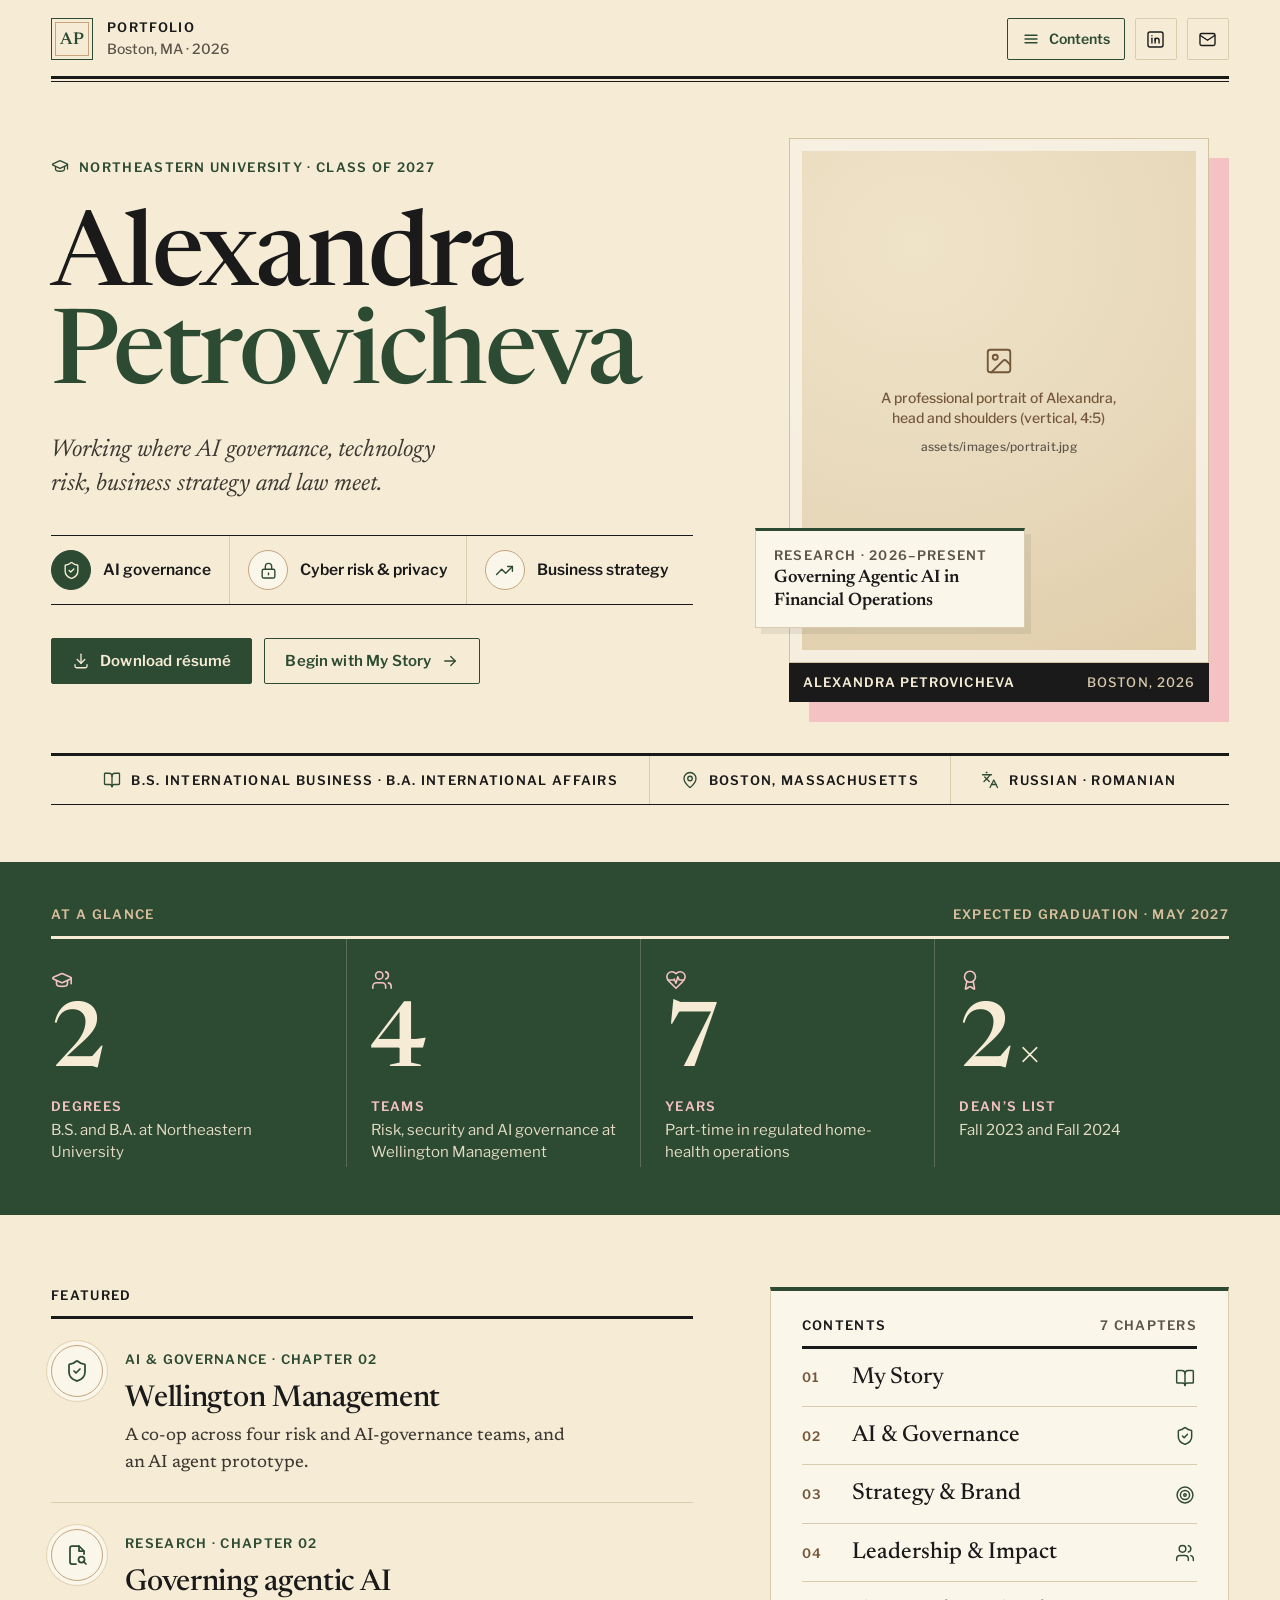
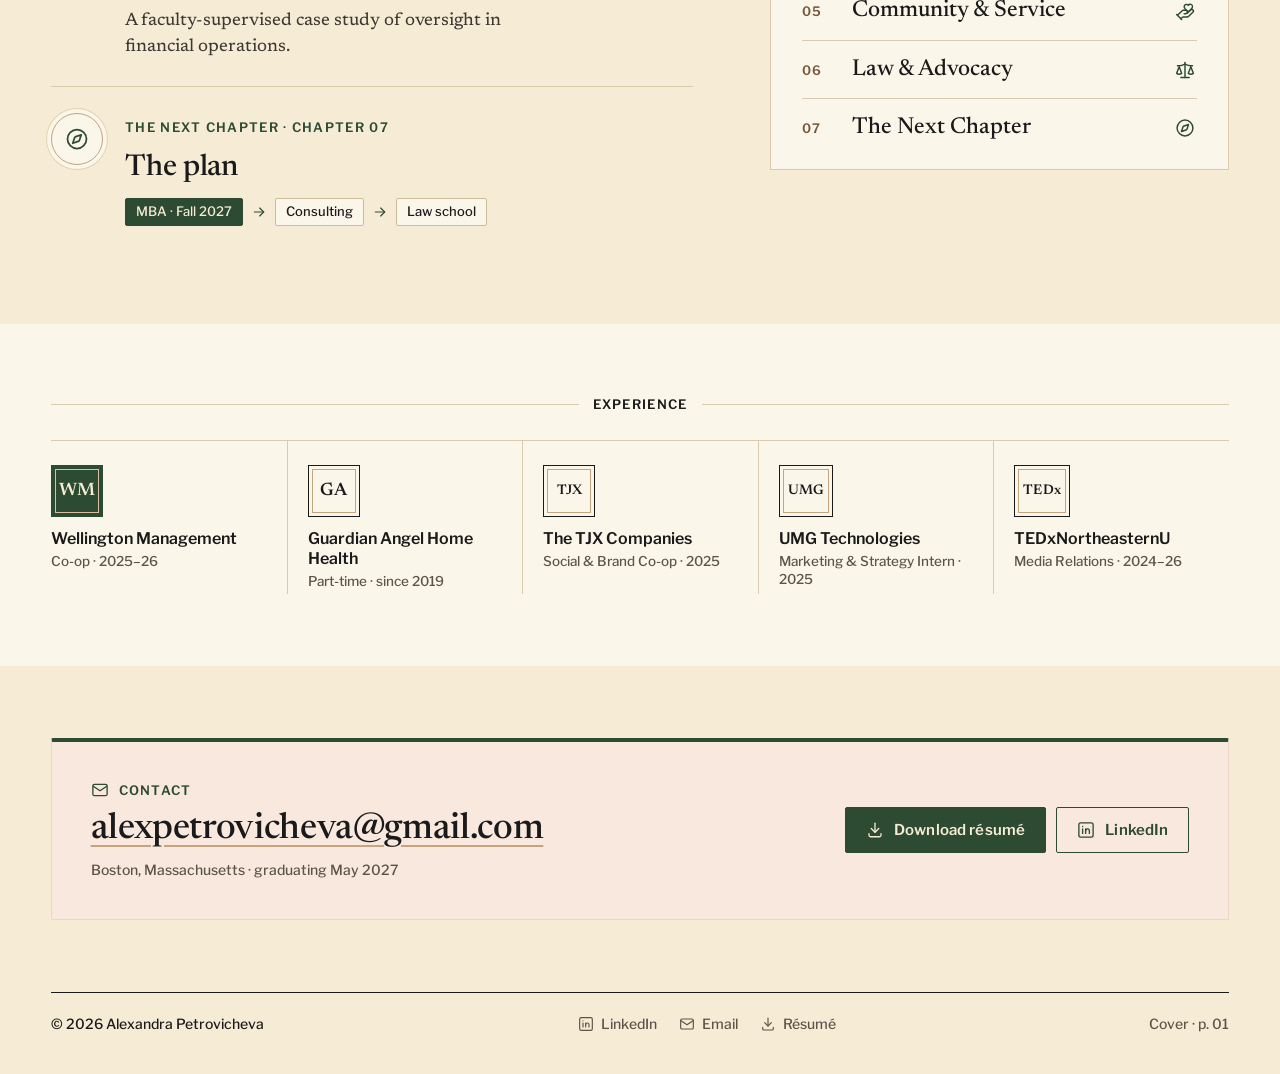
==== commit 14e4b235: "Final pass: responsive fixes at tablet widths, README for the redesign - Cover experience strip no l" ====
--- a/index.html
+++ b/index.html
@@ -90,7 +90,7 @@
         <span class="monogram" aria-hidden="true"><span>AP</span></span>
         <span class="brand-text">
           <span class="label label-ink">Portfolio</span>
-          <span class="brand-meta caption">Boston, MA &middot; 2026</span>
+          <span class="brand-meta caption">Boston, MA &middot; <span class="nowrap">2026</span></span>
         </span>
       </a>
       <div class="masthead-actions">
@@ -161,7 +161,7 @@
         </div>
         <figcaption class="photo-captionbar"><span>Alexandra Petrovicheva</span><span>Boston, 2026</span></figcaption>
         <a class="photo-chip cover-chip" href="pages/ai-governance.html">
-          <span class="label">Research &middot; 2026&ndash;present</span>
+          <span class="label">Research &middot; <span class="nowrap">2026&ndash;present</span></span>
           <span class="photo-chip-text">Governing Agentic AI in Financial Operations</span>
         </a>
       </figure>
@@ -277,7 +277,7 @@
           <li class="org"><span class="org-mark" aria-hidden="true">GA</span><span class="org-text"><span class="org-name">Guardian Angel Home Health</span><span class="org-meta">Part-time &middot; since 2019</span></span></li>
           <li class="org"><span class="org-mark org-mark-long" aria-hidden="true">TJX</span><span class="org-text"><span class="org-name">The TJX Companies</span><span class="org-meta">Social &amp; Brand Co-op &middot; 2025</span></span></li>
           <li class="org"><span class="org-mark org-mark-long" aria-hidden="true">UMG</span><span class="org-text"><span class="org-name">UMG Technologies</span><span class="org-meta">Marketing &amp; Strategy Intern &middot; 2025</span></span></li>
-          <li class="org"><span class="org-mark org-mark-long" aria-hidden="true">TEDx</span><span class="org-text"><span class="org-name">TEDxNortheasternU</span><span class="org-meta">Media Relations &middot; <span class="nowrap">2024&ndash;26</span></span></span></li>
+          <li class="org"><span class="org-mark org-mark-long" aria-hidden="true">TEDx</span><span class="org-text"><span class="org-name">TEDx<wbr>NortheasternU</span><span class="org-meta">Media Relations &middot; <span class="nowrap">2024&ndash;26</span></span></span></li>
         </ul>
       </div>
     </section>
--- a/styles/page.css
+++ b/styles/page.css
@@ -361,7 +361,7 @@
 .panel-leaf .label { color: var(--on-leaf-label); }
 .panel-leaf .icon { color: var(--on-leaf-accent); }
 /* a panel framed by a thick top rule and a bamboo inner line */
-.panel-framed { border-top: 4px solid var(--leaf); box-shadow: inset 0 0 0 6px var(--paper), inset 0 0 0 7px #e6d6b6; }
+.panel-framed { background: var(--paper); border-top: 4px solid var(--leaf); box-shadow: inset 0 0 0 6px var(--paper), inset 0 0 0 7px #e6d6b6; }
 
 /* generic grids — collapse on their own */
 .grid { display: grid; gap: var(--col-gap); align-items: start; }
@@ -564,7 +564,7 @@
 }
 .org-mark-sm { width: 40px; height: 40px; font-size: 14px; }
 .org-mark-leaf { background: var(--leaf); border-color: var(--leaf); color: var(--on-leaf); box-shadow: inset 0 0 0 3px var(--leaf), inset 0 0 0 4px var(--on-leaf-label); }
-.org-mark-long { font-size: 14px; letter-spacing: 0.01em; }
+.org-mark-long { width: auto; min-width: 52px; padding-inline: 8px; font-size: 14px; letter-spacing: 0.01em; }
 .org-text { display: grid; gap: 3px; min-width: 0; }
 .org-name {
   font-family: var(--sans);
@@ -697,7 +697,7 @@
   line-height: 1;
   letter-spacing: -0.018em;
 }
-.chapter-dek { margin-top: 24px; max-width: 34ch; }
+.chapter-dek { margin-top: 24px; max-width: 40ch; }
 .chapter-hero-intro { margin-top: 24px; max-width: 36em; color: var(--text); }
 .chapter-hero-aside { min-width: 0; }
 
@@ -795,6 +795,11 @@
   .stat { padding: 20px 16px 20px 0; border-left: 0; }
   .stat:nth-child(even) { padding-left: 16px; border-left: 1px solid var(--rule-soft); }
   .stat:nth-child(n + 3) { border-top: 1px solid var(--rule-soft); }
+}
+/* tablets: a three-stat row stays one row instead of leaving the third stat alone */
+@media (min-width: 521px) and (max-width: 800px) {
+  .stat-row[style*="--cols: 3"] { grid-template-columns: repeat(3, minmax(0, 1fr)); }
+  .stat-row[style*="--cols: 3"] > .stat:nth-child(3) { padding-left: 16px; border-left-width: 1px; border-left-style: solid; border-top-width: 0; }
 }
 
 /* the leaf band */
@@ -916,6 +921,8 @@
 @media (min-width: 701px) and (max-width: 1000px) {
   .ruled-grid.grid-3 > *:nth-child(odd),
   .ruled-grid.grid-4 > *:nth-child(odd) { padding-left: 0; border-left: 0; }
+  /* an odd item left alone on the last row spans the full width */
+  .ruled-grid.grid-3 > :last-child:nth-child(odd) { grid-column: 1 / -1; }
 }
 @media (min-width: 1001px) {
   .ruled-grid.grid-2 > *:nth-child(2n + 1),
@@ -1092,6 +1099,9 @@
 .chip-paper { background: var(--paper); }
 .chip-sm { min-height: 28px; padding: 5px 10px; font-size: 13px; }
 .chip-leaf .icon { color: var(--on-leaf); }
+.band-leaf .chip .icon { color: var(--on-leaf-accent); }
+.band-leaf .card .chip .icon,
+.band-leaf .panel .chip .icon { color: var(--leaf); }
 .card .chip { background: var(--cream); }
 .band-leaf .chip { background: transparent; border-color: var(--on-leaf-rule); color: var(--on-leaf); }
 
@@ -1239,6 +1249,13 @@
   .timeline[style*="--items: 6"],
   .timeline[style*="--items:5"],
   .timeline[style*="--items:6"] { grid-template-columns: repeat(3, minmax(0, 1fr)); row-gap: 36px; }
+}
+/* tablets: four entries are too narrow side by side, so two rows of two */
+@media (min-width: 701px) and (max-width: 900px) {
+  .timeline[style*="--items: 4"],
+  .timeline[style*="--items:4"] { grid-template-columns: repeat(2, minmax(0, 1fr)); row-gap: 36px; }
+  .timeline[style*="--items: 4"] > .timeline-item:nth-child(2n)::before,
+  .timeline[style*="--items:4"] > .timeline-item:nth-child(2n)::before { right: 0; }
 }
 
 .timeline-vertical { grid-template-columns: 1fr; gap: 0; }
--- a/styles/landing.css
+++ b/styles/landing.css
@@ -219,6 +219,10 @@
 .cover-orgs-head::after { background: var(--rule-soft); }
 .cover-orgs .org-row { border-bottom: 0; }
 .cover-orgs .org-row > * { padding-block: 24px 4px; }
+/* 1001–1320px: five badges are too narrow for mark + name side by side, so the mark sits above */
+@media (min-width: 1001px) and (max-width: 1320px) {
+  .cover-orgs .org { flex-direction: column; align-items: flex-start; gap: 12px; }
+}
 
 /* ───────────────────────── Contact ───────────────────────── */
 .cover-contact-wrap { padding-block: var(--space-6); }
